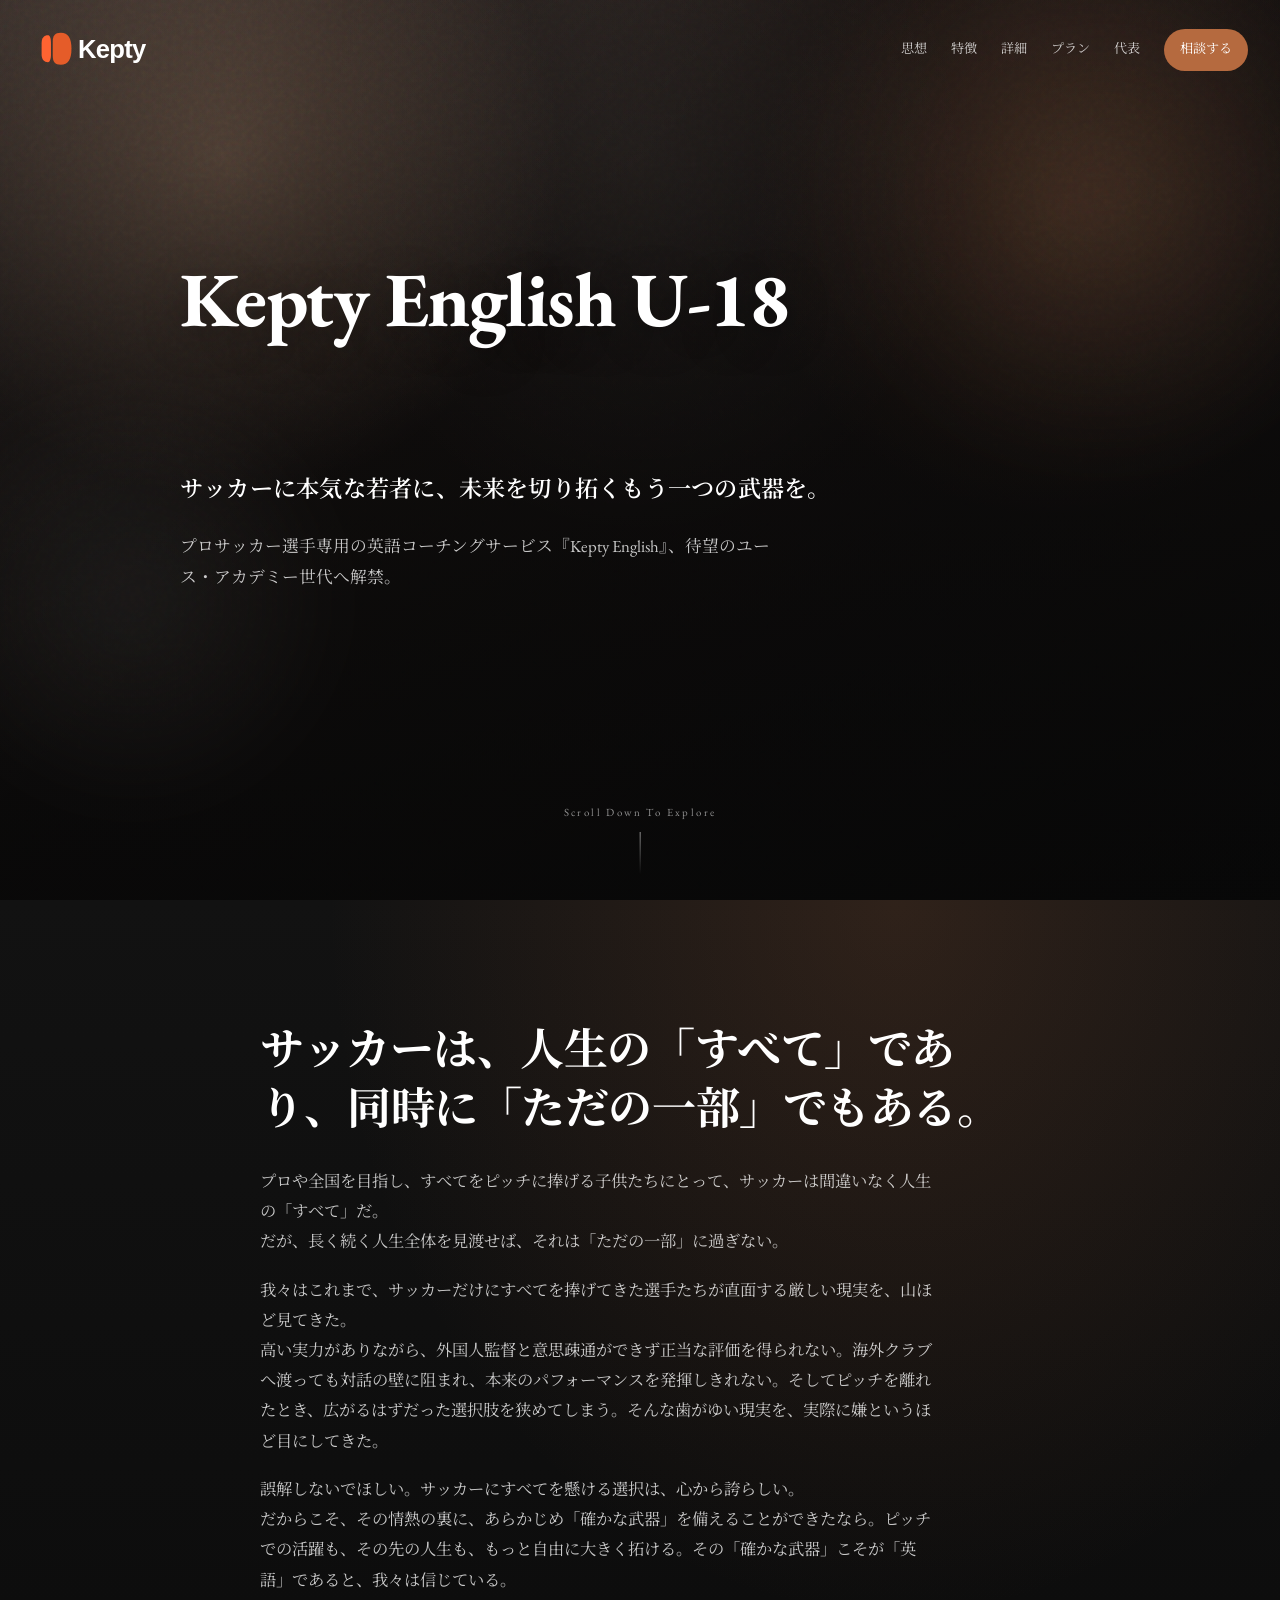
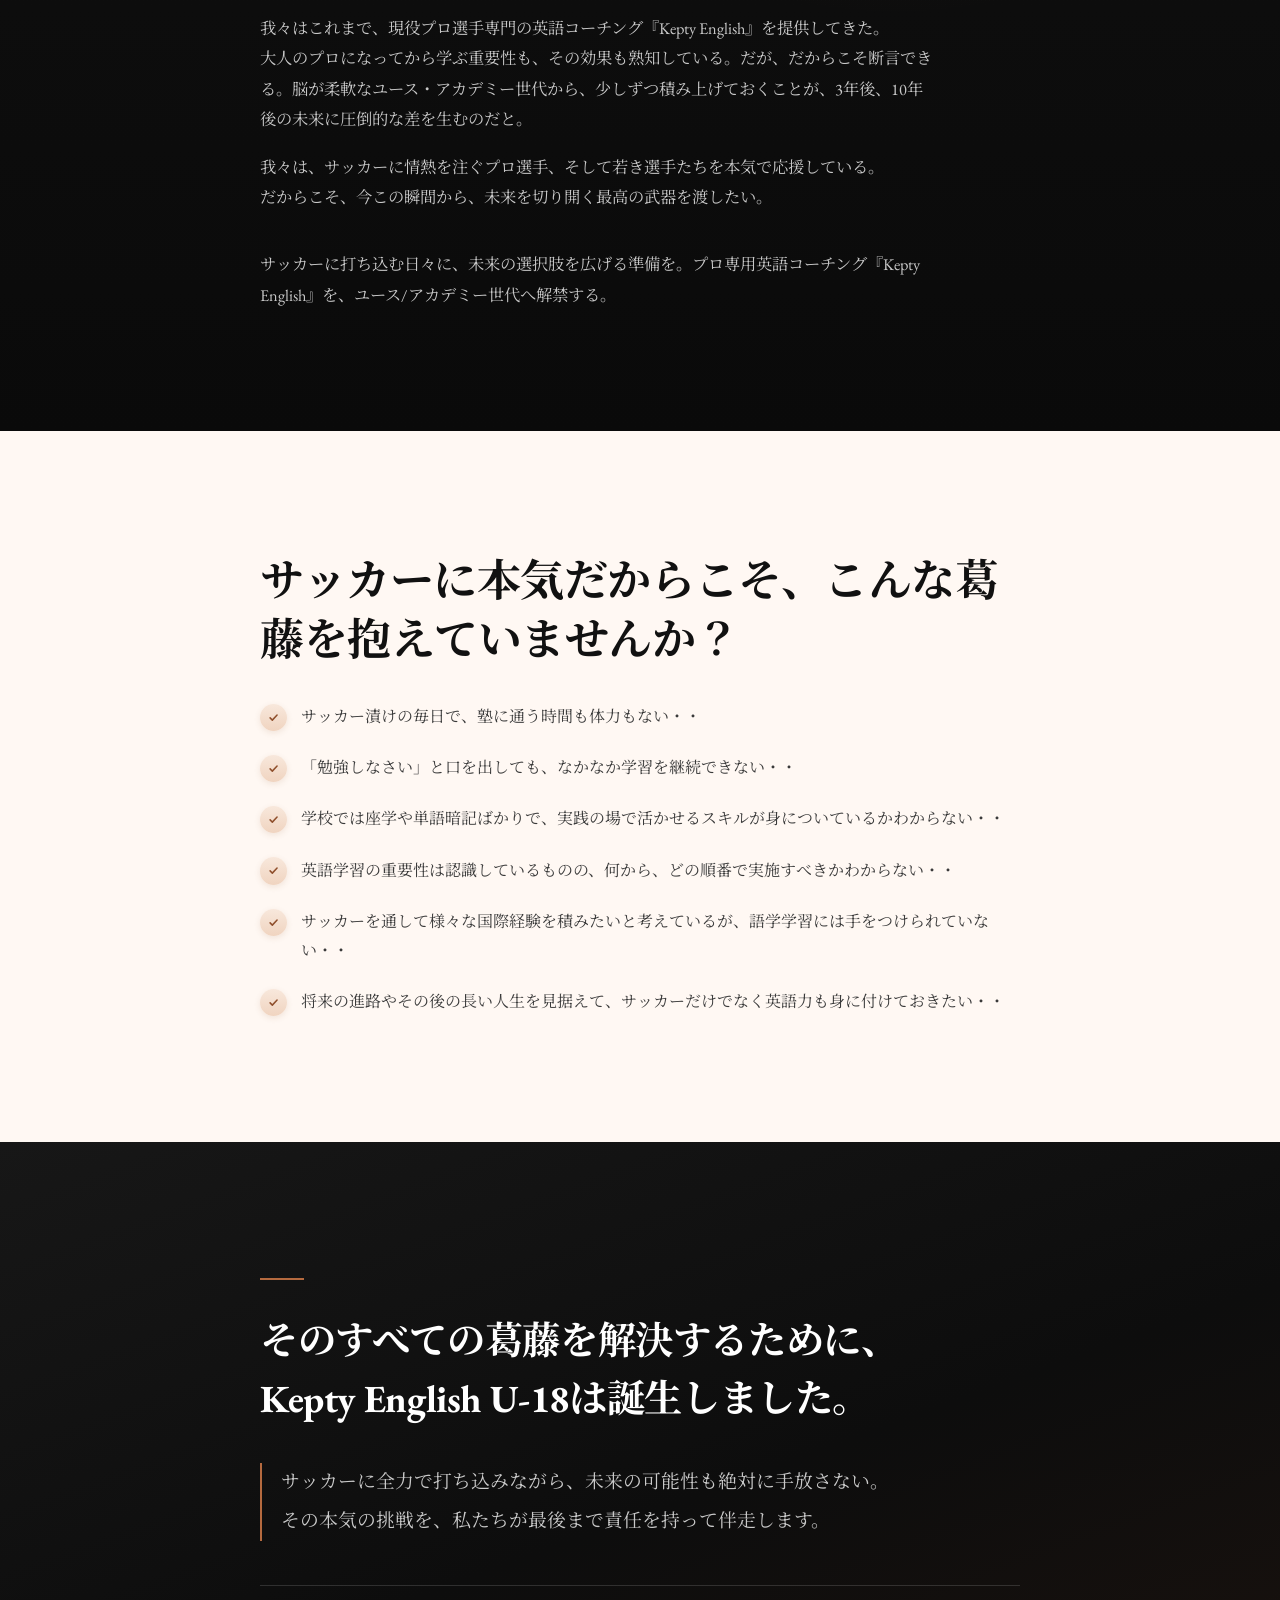
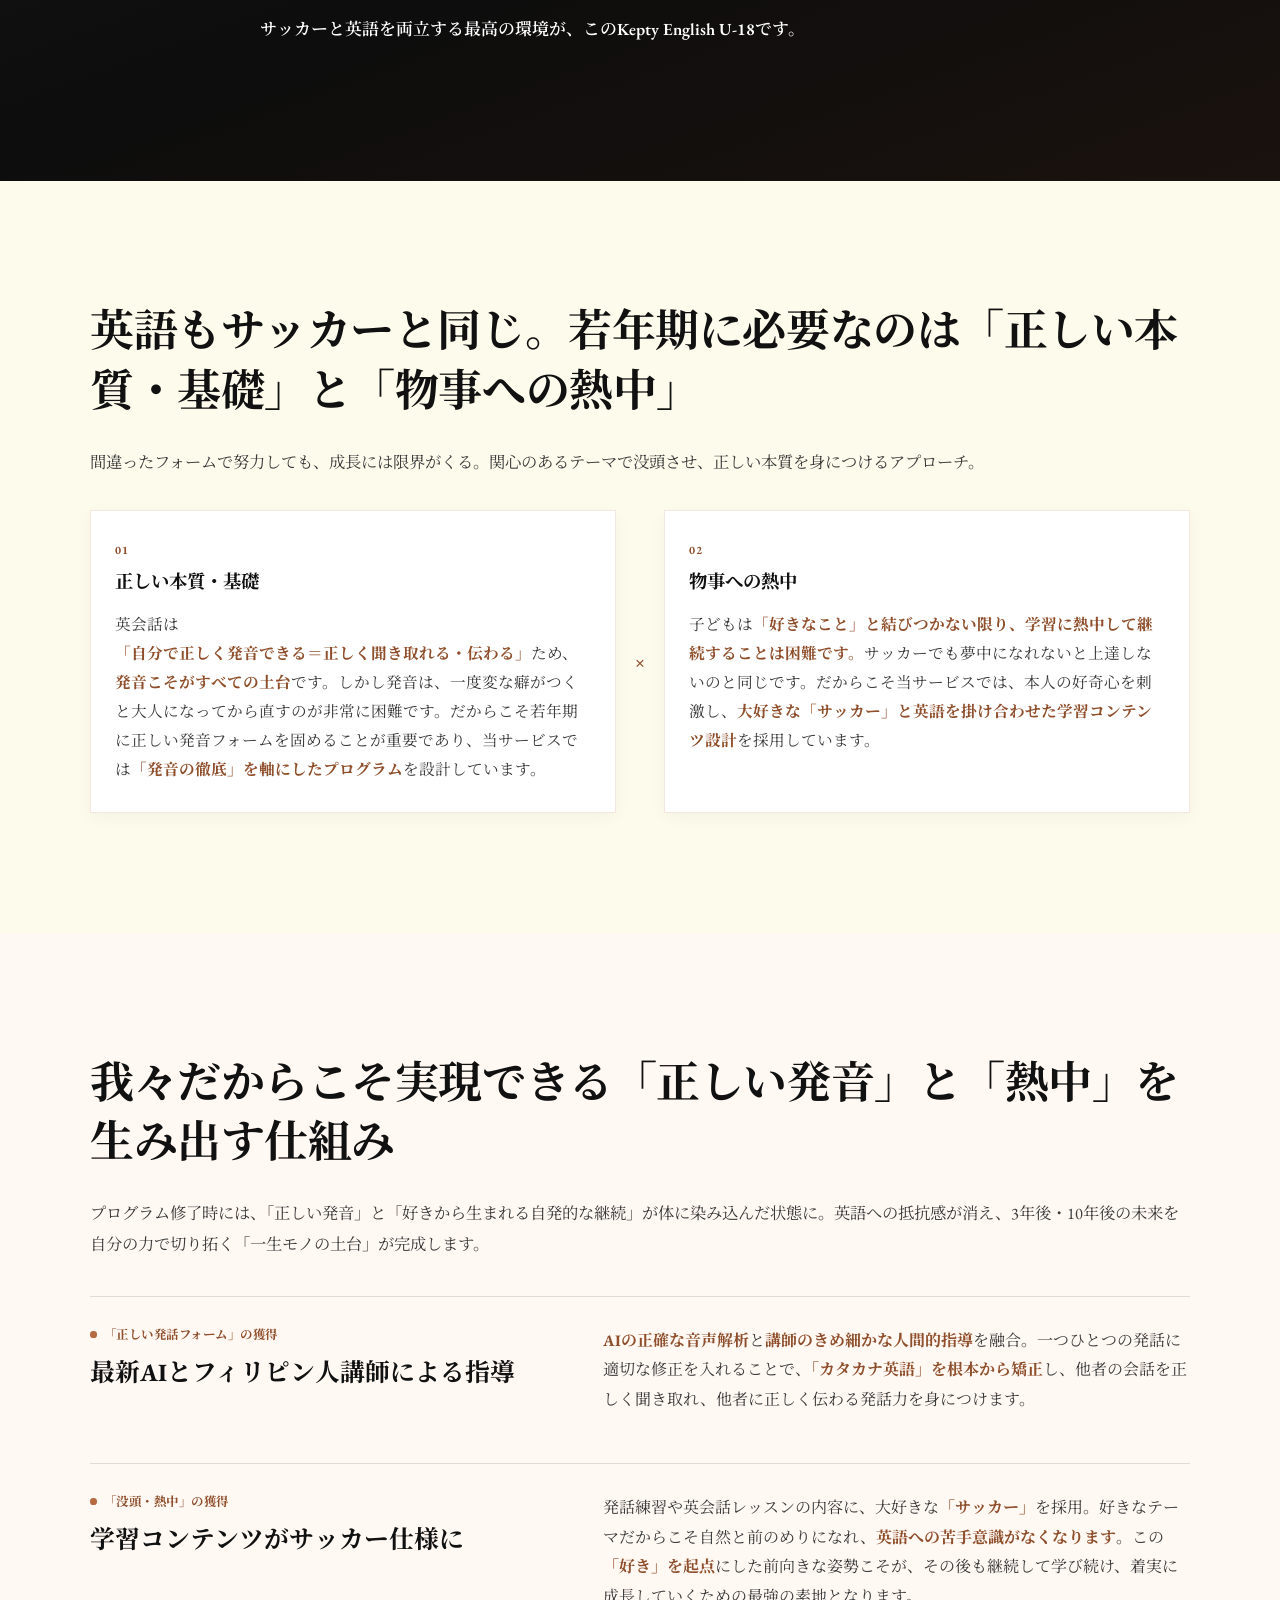
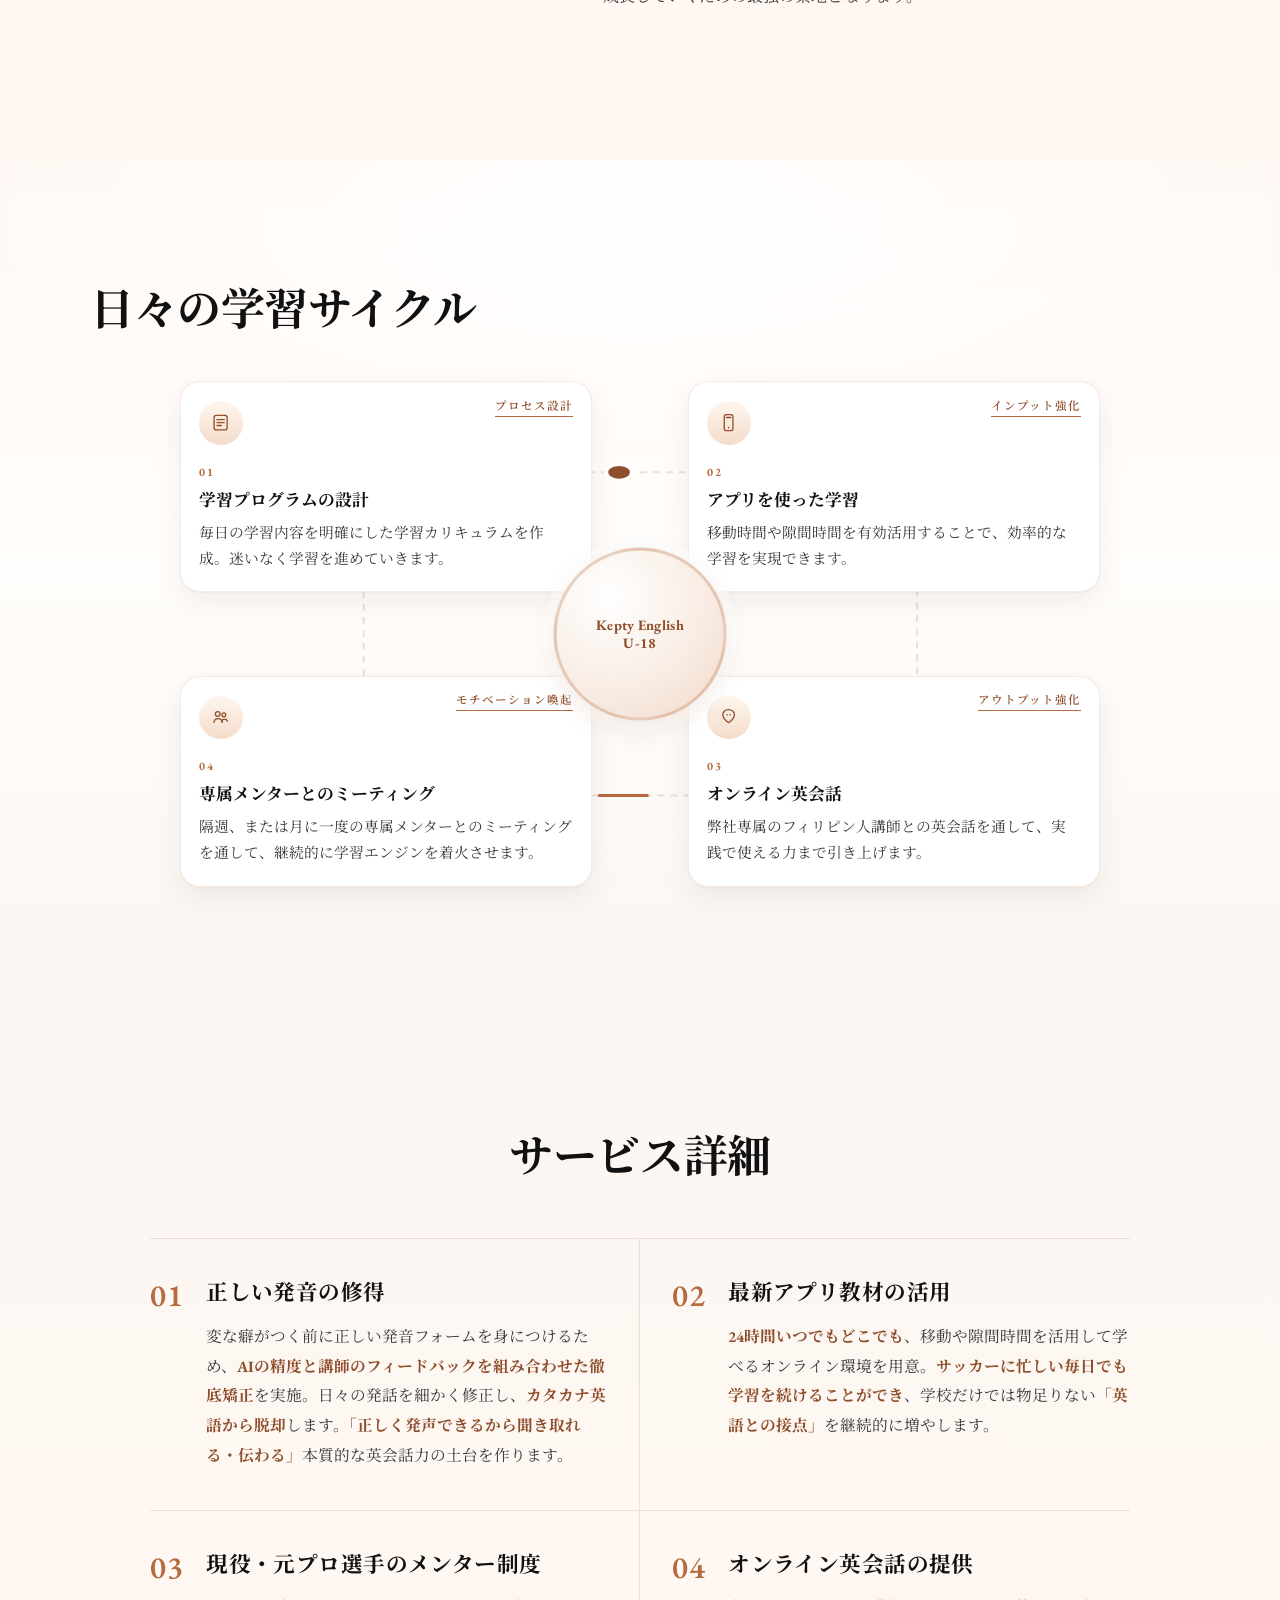
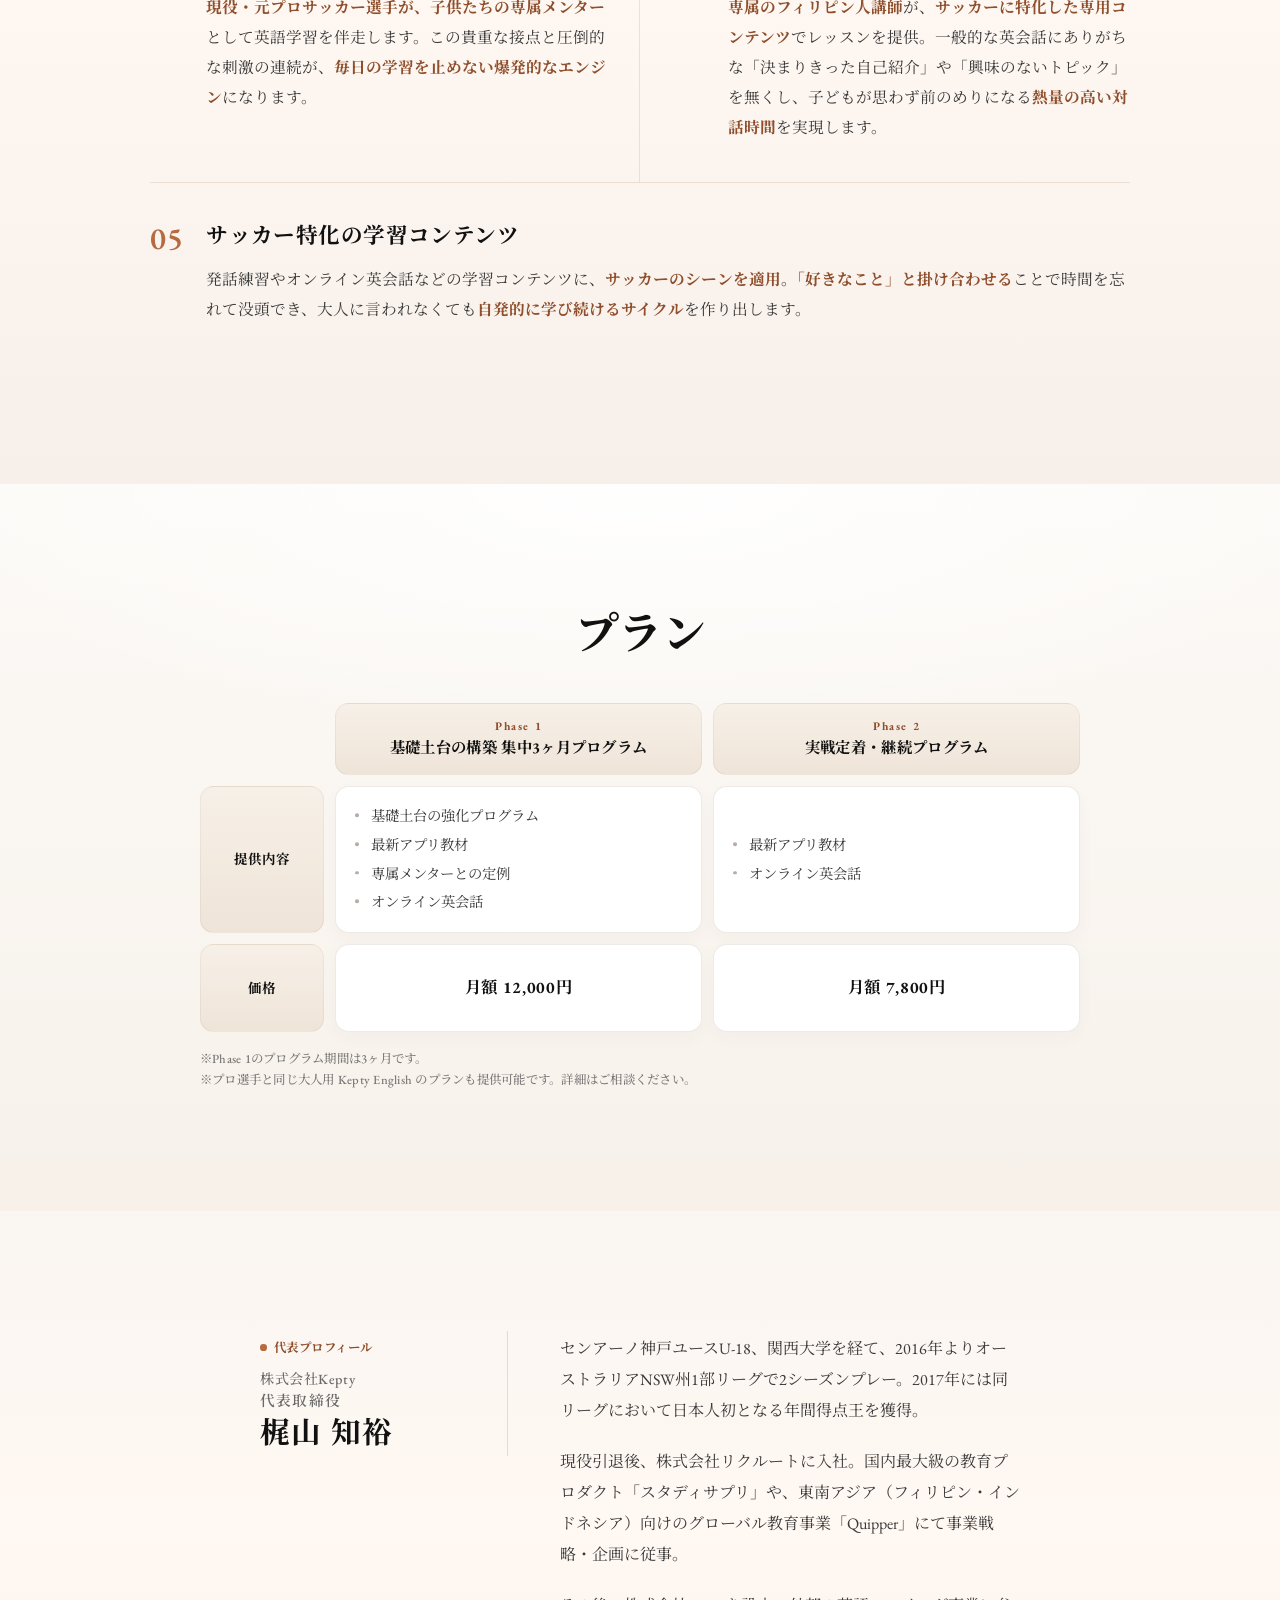
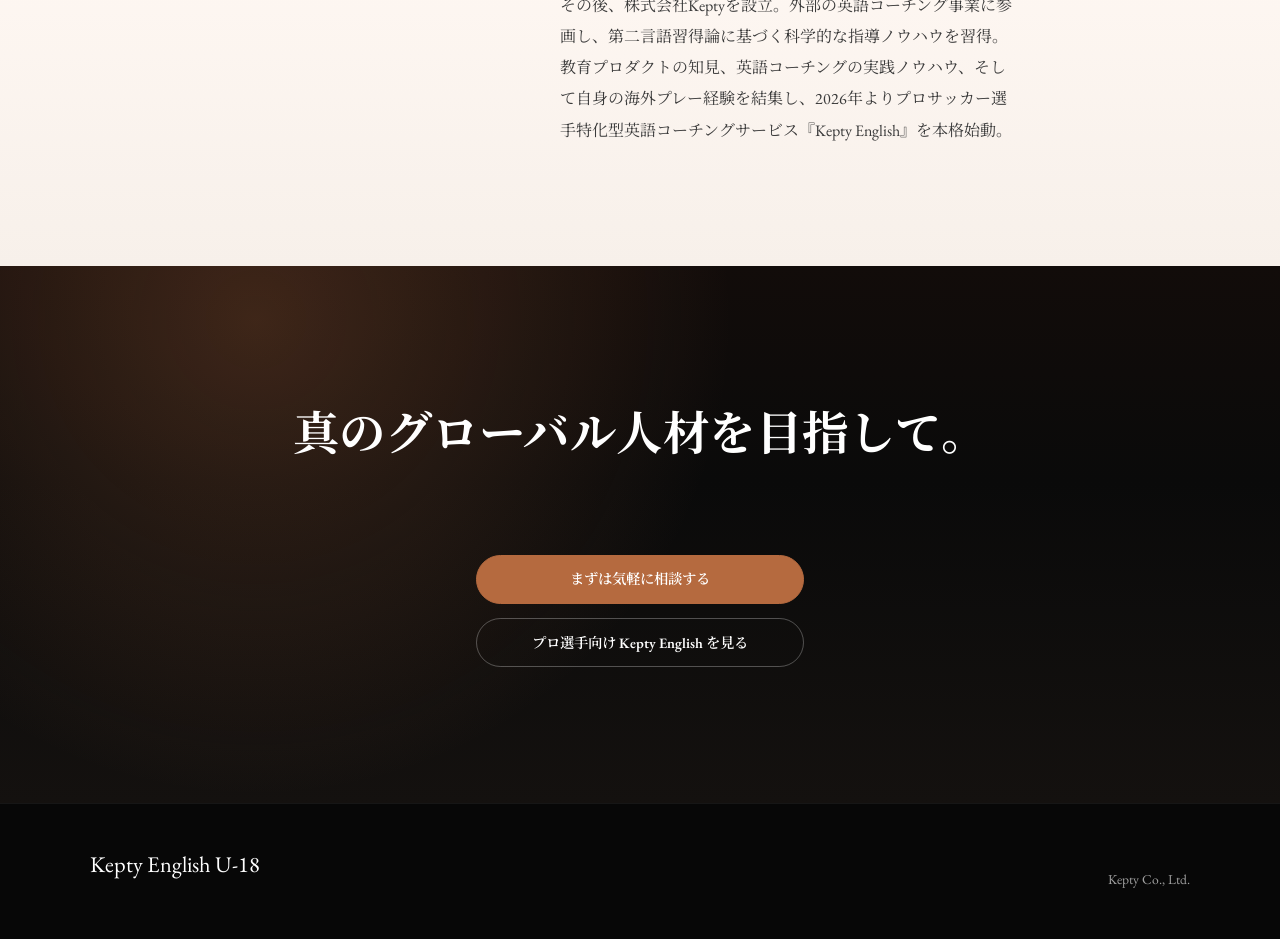
==== index.html @ 063242c9 "Update index.html" ====
<!doctype html>
<html lang="ja">
  <head>
    <meta charset="UTF-8" />
    <meta name="viewport" content="width=device-width, initial-scale=1.0, viewport-fit=cover" />
    <title>Kepty English U-18 | 小~高校生向け英語コーチングサービス</title>
    <meta name="description" content="プロサッカー選手専用の英語コーチングサービス『Kepty English』、待望のユース・アカデミー世代へ解禁。" />
    <link rel="canonical" href="https://www.keptyenglishyouth.com/" />

    <!-- Open Graph / note・SNSリンクプレビュー用 -->
    <meta property="og:type" content="website" />
    <meta property="og:site_name" content="Kepty English U-18" />
    <meta property="og:locale" content="ja_JP" />
    <meta property="og:url" content="https://www.keptyenglishyouth.com/" />
    <meta property="og:title" content="Kepty English U-18" />
    <meta property="og:description" content="サッカーを愛するすべての才能へ。世界で戦う『心』と『技術』を、プロサッカー選手と同じメソッドで。" />
    <meta property="og:image" content="https://www.keptyenglishyouth.com/og-cover.jpg" />
    <meta property="og:image:secure_url" content="https://www.keptyenglishyouth.com/og-cover.jpg" />
    <meta property="og:image:type" content="image/jpeg" />
    <meta property="og:image:width" content="1200" />
    <meta property="og:image:height" content="1200" />
    <meta property="og:image:alt" content="Kepty English U-18" />

    <meta name="twitter:card" content="summary_large_image" />
    <meta name="twitter:title" content="Kepty English U-18" />
    <meta name="twitter:description" content="サッカーを愛するすべての才能へ。世界で戦う『心』と『技術』を、プロサッカー選手と同じメソッドで。" />
    <meta name="twitter:image" content="https://www.keptyenglishyouth.com/og-cover.jpg" />

    <link rel="preconnect" href="https://fonts.googleapis.com" />
    <link rel="preconnect" href="https://fonts.gstatic.com" crossorigin />
    <link
      href="https://fonts.googleapis.com/css2?family=EB+Garamond:ital,wght@0,400..800;1,400..800&family=Noto+Serif+JP:wght@400;500;600;700&display=swap"
      rel="stylesheet"
    />
    <link rel="stylesheet" href="./styles.css" />
  </head>
  <body>
    <header class="site-header" id="site-header">
      <a class="logo" href="#top" aria-label="Kepty English U-18">
        <img src="./assets/kepty-logo.svg" alt="Kepty" width="160" height="40" />
      </a>
      <nav class="header-nav" aria-label="主要ナビ">
        <a href="#future">思想</a>
        <a href="#solution">特徴</a>
        <a href="#overview">詳細</a>
        <!-- 比較ナビ：再表示時は hidden を外す -->
        <a href="#compare" hidden>比較</a>
        <a href="#plans">プラン</a>
        <a href="#founder">代表</a>
        <button type="button" class="header-cta contact-open">相談する</button>
      </nav>
    </header>

    <main id="top">
      <!-- 1. ファーストビュー -->
      <section class="hero" aria-label="ファーストビュー">
        <div class="hero-media" aria-hidden="true">
          <div class="hero-photo"></div>
          <div class="hero-veil"></div>
          <div class="hero-glow hero-glow-a"></div>
          <div class="hero-glow hero-glow-b"></div>
          <div class="hero-grain"></div>
        </div>

        <div class="hero-inner">
          <p class="brand-mark reveal" data-reveal>Kepty English U-18</p>
          <h1 class="hero-catch reveal" data-reveal>
            サッカーに本気な若者に、未来を切り拓くもう一つの武器を。
          </h1>
          <p class="hero-sub reveal" data-reveal>
            プロサッカー選手専用の英語コーチングサービス『Kepty English』、待望のユース・アカデミー世代へ解禁。
          </p>
        </div>

        <a class="scroll-hint" href="#question" aria-label="下へスクロール">
          <span>Scroll Down To Explore</span>
          <span class="scroll-line" aria-hidden="true"></span>
        </a>
      </section>

      <!-- 2. 既存教育への問い -->
      <section class="section section-dark" id="question">
        <div class="container narrow">
          <h2 class="section-title light reveal" data-reveal>
            サッカーは、人生の「すべて」であり、同時に「ただの一部」でもある。
          </h2>
          <div class="prose light reveal" data-reveal>
            <p>
              プロや全国を目指し、すべてをピッチに捧げる子供たちにとって、サッカーは間違いなく人生の「すべて」だ。<br />
              だが、長く続く人生全体を見渡せば、それは「ただの一部」に過ぎない。
            </p>
            <p>
              我々はこれまで、サッカーだけにすべてを捧げてきた選手たちが直面する厳しい現実を、山ほど見てきた。<br />
              高い実力がありながら、外国人監督と意思疎通ができず正当な評価を得られない。海外クラブへ渡っても対話の壁に阻まれ、本来のパフォーマンスを発揮しきれない。そしてピッチを離れたとき、広がるはずだった選択肢を狭めてしまう。そんな歯がゆい現実を、実際に嫌というほど目にしてきた。
            </p>
            <p>
              誤解しないでほしい。サッカーにすべてを懸ける選択は、心から誇らしい。<br />
              だからこそ、その情熱の裏に、あらかじめ「確かな武器」を備えることができたなら。ピッチでの活躍も、その先の人生も、もっと自由に大きく拓ける。その「確かな武器」こそが「英語」であると、我々は信じている。
            </p>
            <p>
              我々はこれまで、現役プロ選手専門の英語コーチング『Kepty English』を提供してきた。<br />
              大人のプロになってから学ぶ重要性も、その効果も熟知している。だが、だからこそ断言できる。脳が柔軟なユース・アカデミー世代から、少しずつ積み上げておくことが、3年後、10年後の未来に圧倒的な差を生むのだと。
            </p>
            <p>
              我々は、サッカーに情熱を注ぐプロ選手、そして若き選手たちを本気で応援している。<br />
              だからこそ、今この瞬間から、未来を切り開く最高の武器を渡したい。
            </p>
            <p class="prose-close">
              サッカーに打ち込む日々に、未来の選択肢を広げる準備を。プロ専用英語コーチング『Kepty English』を、ユース/アカデミー世代へ解禁する。
            </p>
          </div>
        </div>
      </section>

      <!-- 3. お悩み -->
      <section class="section section-warm" id="worries">
        <div class="container narrow">
          <h2 class="section-title reveal" data-reveal>
            サッカーに本気だからこそ、こんな葛藤を抱えていませんか？
          </h2>
          <ul class="worry-list">
            <li class="worry-item reveal" data-reveal>
              <span class="worry-check" aria-hidden="true">
                <svg viewBox="0 0 24 24" fill="none">
                  <path d="M6.5 12.5 10 16l7.5-8" stroke="currentColor" stroke-width="2.4" stroke-linecap="round" stroke-linejoin="round" />
                </svg>
              </span>
              <span>サッカー漬けの毎日で、塾に通う時間も体力もない・・</span>
            </li>
            <li class="worry-item reveal" data-reveal>
              <span class="worry-check" aria-hidden="true">
                <svg viewBox="0 0 24 24" fill="none">
                  <path d="M6.5 12.5 10 16l7.5-8" stroke="currentColor" stroke-width="2.4" stroke-linecap="round" stroke-linejoin="round" />
                </svg>
              </span>
              <span>「勉強しなさい」と口を出しても、なかなか学習を継続できない・・</span>
            </li>
            <li class="worry-item reveal" data-reveal>
              <span class="worry-check" aria-hidden="true">
                <svg viewBox="0 0 24 24" fill="none">
                  <path d="M6.5 12.5 10 16l7.5-8" stroke="currentColor" stroke-width="2.4" stroke-linecap="round" stroke-linejoin="round" />
                </svg>
              </span>
              <span>学校では座学や単語暗記ばかりで、実践の場で活かせるスキルが身についているかわからない・・</span>
            </li>
            <li class="worry-item reveal" data-reveal>
              <span class="worry-check" aria-hidden="true">
                <svg viewBox="0 0 24 24" fill="none">
                  <path d="M6.5 12.5 10 16l7.5-8" stroke="currentColor" stroke-width="2.4" stroke-linecap="round" stroke-linejoin="round" />
                </svg>
              </span>
              <span>英語学習の重要性は認識しているものの、何から、どの順番で実施すべきかわからない・・</span>
            </li>
            <li class="worry-item reveal" data-reveal>
              <span class="worry-check" aria-hidden="true">
                <svg viewBox="0 0 24 24" fill="none">
                  <path d="M6.5 12.5 10 16l7.5-8" stroke="currentColor" stroke-width="2.4" stroke-linecap="round" stroke-linejoin="round" />
                </svg>
              </span>
              <span>サッカーを通して様々な国際経験を積みたいと考えているが、語学学習には手をつけられていない・・</span>
            </li>
            <li class="worry-item reveal" data-reveal>
              <span class="worry-check" aria-hidden="true">
                <svg viewBox="0 0 24 24" fill="none">
                  <path d="M6.5 12.5 10 16l7.5-8" stroke="currentColor" stroke-width="2.4" stroke-linecap="round" stroke-linejoin="round" />
                </svg>
              </span>
              <span>将来の進路やその後の長い人生を見据えて、サッカーだけでなく英語力も身に付けておきたい・・</span>
            </li>
          </ul>
        </div>
      </section>

      <!-- 4. 私たちが目指す未来 -->
      <section class="section section-ink manifesto" id="future">
        <div class="container narrow">
          <span class="manifesto-rule reveal" data-reveal aria-hidden="true"></span>
          <h2 class="manifesto-title reveal" data-reveal>
            そのすべての葛藤を解決するために、<br />Kepty English U-18は誕生しました。
          </h2>
          <p class="manifesto-lead reveal" data-reveal>
            サッカーに全力で打ち込みながら、未来の可能性も絶対に手放さない。<br />
            その本気の挑戦を、私たちが最後まで責任を持って伴走します。
          </p>
          <p class="manifesto-close reveal" data-reveal>
            サッカーと英語を両立する最高の環境が、このKepty English U-18です。
          </p>
        </div>
      </section>

      <!-- 5. 英会話力習得のメカニズム -->
      <section class="section section-cream" id="mechanism">
        <div class="container">
          <h2 class="section-title reveal" data-reveal>
            英語もサッカーと同じ。若年期に必要なのは「正しい本質・基礎」と「物事への熱中」
          </h2>
          <div class="prose reveal" data-reveal>
            <p class="prose-inline">
              間違ったフォームで努力しても、成長には限界がくる。関心のあるテーマで没頭させ、正しい本質を身につけるアプローチ。
            </p>
          </div>

          <div class="split-compare">
            <article class="split-panel reveal" data-reveal>
              <div class="split-panel-head">
                <span class="split-panel-no">01</span>
                <h3>正しい本質・基礎</h3>
              </div>
              <p>
                英会話は<span class="em">「自分で正しく発音できる＝正しく聞き取れる・伝わる」</span>ため、<span class="em">発音こそがすべての土台</span>です。しかし発音は、一度変な癖がつくと大人になってから直すのが非常に困難です。だからこそ若年期に正しい発音フォームを固めることが重要であり、当サービスでは<span class="em">「発音の徹底」を軸にしたプログラム</span>を設計しています。
              </p>
            </article>
            <span class="split-compare-join" aria-hidden="true">×</span>
            <article class="split-panel reveal" data-reveal>
              <div class="split-panel-head">
                <span class="split-panel-no">02</span>
                <h3>物事への熱中</h3>
              </div>
              <p>
                子どもは<span class="em">「好きなこと」と結びつかない限り、学習に熱中して継続することは困難です。</span>サッカーでも夢中になれないと上達しないのと同じです。だからこそ当サービスでは、本人の好奇心を刺激し、<span class="em">大好きな「サッカー」と英語を掛け合わせた学習コンテンツ設計</span>を採用しています。
              </p>
            </article>
          </div>
        </div>
      </section>

      <!-- 5. 解決策 -->
      <section class="section section-warm" id="solution">
        <div class="container">
          <h2 class="section-title reveal" data-reveal>
            我々だからこそ実現できる「正しい発音」と「熱中」を生み出す仕組み
          </h2>
          <div class="prose reveal" data-reveal>
            <p class="prose-inline">
              プログラム修了時には、「正しい発音」と「好きから生まれる自発的な継続」が体に染み込んだ状態に。英語への抵抗感が消え、3年後・10年後の未来を自分の力で切り拓く「一生モノの土台」が完成します。
            </p>
          </div>

          <div class="solution-stack">
            <article class="solution-block reveal" data-reveal>
              <div class="solution-meta">
                <span class="solution-tag">「正しい発話フォーム」の獲得</span>
                <h3>最新AIとフィリピン人講師による指導</h3>
              </div>
              <p>
                <span class="em">AIの正確な音声解析</span>と<span class="em">講師のきめ細かな人間的指導</span>を融合。一つひとつの発話に適切な修正を入れることで、<span class="em">「カタカナ英語」を根本から矯正</span>し、他者の会話を正しく聞き取れ、他者に正しく伝わる発話力を身につけます。
              </p>
            </article>
            <article class="solution-block reveal" data-reveal>
              <div class="solution-meta">
                <span class="solution-tag">「没頭・熱中」の獲得</span>
                <h3>学習コンテンツがサッカー仕様に</h3>
              </div>
              <p>
                発話練習や英会話レッスンの内容に、大好きな<span class="em">「サッカー」</span>を採用。好きなテーマだからこそ自然と前のめりになれ、<span class="em">英語への苦手意識がなくなります</span>。この<span class="em">「好き」を起点</span>にした前向きな姿勢こそが、その後も継続して学び続け、着実に成長していくための最強の素地となります。
              </p>
            </article>
          </div>
        </div>
      </section>

      <!-- 7. 日々の学習サイクル -->
      <section class="section section-cycle" id="coaching">
        <div class="container">
          <h2 class="section-title reveal" data-reveal>
            日々の学習サイクル
          </h2>

          <div class="cycle-diagram reveal" data-reveal aria-label="日々の学習サイクル">
            <svg class="cycle-loop" viewBox="0 0 100 100" preserveAspectRatio="none" aria-hidden="true">
              <rect class="cycle-loop-track" x="3" y="3" width="94" height="94" rx="16" />
              <rect class="cycle-loop-flow" x="3" y="3" width="94" height="94" rx="16" />
              <circle class="cycle-loop-dot" r="2.2" fill="#8f4f2c" stroke="#fff" stroke-width="0.7">
                <animateMotion
                  dur="5.5s"
                  repeatCount="indefinite"
                  path="M 19,3 H 81 A 16,16 0 0 1 97,19 V 81 A 16,16 0 0 1 81,97 H 19 A 16,16 0 0 1 3,81 V 19 A 16,16 0 0 1 19,3"
                />
              </circle>
            </svg>

            <div class="cycle-spine" aria-hidden="true">
              <span class="cycle-spine-track"></span>
              <span class="cycle-spine-dot"></span>
            </div>

            <div class="cycle-hub">
              <span>Kepty English<br />U-18</span>
            </div>

            <div class="cycle-board">
            <article class="cycle-card cycle-card-tl">
              <span class="cycle-corner">プロセス設計</span>
              <span class="cycle-icon" aria-hidden="true">
                <svg viewBox="0 0 32 32" fill="none">
                  <rect x="7" y="6" width="18" height="20" rx="3" stroke="currentColor" stroke-width="1.8" />
                  <path d="M11 12h10M11 16h10M11 20h6" stroke="currentColor" stroke-width="1.8" stroke-linecap="round" />
                </svg>
              </span>
              <span class="cycle-step">01</span>
              <h3>学習プログラムの設計</h3>
              <p>毎日の学習内容を明確にした学習カリキュラムを作成。迷いなく学習を進めていきます。</p>
            </article>
            <article class="cycle-card cycle-card-tr">
              <span class="cycle-corner">インプット強化</span>
              <span class="cycle-icon" aria-hidden="true">
                <svg viewBox="0 0 32 32" fill="none">
                  <rect x="10" y="5" width="12" height="22" rx="3" stroke="currentColor" stroke-width="1.8" />
                  <circle cx="16" cy="23" r="1.1" fill="currentColor" />
                  <path d="M13 9h6" stroke="currentColor" stroke-width="1.8" stroke-linecap="round" />
                </svg>
              </span>
              <span class="cycle-step">02</span>
              <h3>アプリを使った学習</h3>
              <p>移動時間や隙間時間を有効活用することで、効率的な学習を実現できます。</p>
            </article>
            <article class="cycle-card cycle-card-br">
              <span class="cycle-corner">アウトプット強化</span>
              <span class="cycle-icon" aria-hidden="true">
                <svg viewBox="0 0 32 32" fill="none">
                  <path d="M8 12c0-4 3.6-7 8-7s8 3 8 7c0 5.5-8 11-8 11S8 17.5 8 12Z" stroke="currentColor" stroke-width="1.8" stroke-linejoin="round" />
                  <circle cx="14" cy="12" r="1.1" fill="currentColor" />
                  <circle cx="18" cy="12" r="1.1" fill="currentColor" />
                </svg>
              </span>
              <span class="cycle-step">03</span>
              <h3>オンライン英会話</h3>
              <p>弊社専属のフィリピン人講師との英会話を通して、実践で使える力まで引き上げます。</p>
            </article>
            <article class="cycle-card cycle-card-bl">
              <span class="cycle-corner">モチベーション喚起</span>
              <span class="cycle-icon" aria-hidden="true">
                <svg viewBox="0 0 32 32" fill="none">
                  <circle cx="12" cy="11" r="3.2" stroke="currentColor" stroke-width="1.8" />
                  <circle cx="20.5" cy="12.2" r="2.6" stroke="currentColor" stroke-width="1.8" />
                  <path d="M6.8 22.5c.6-3.2 3.2-5 5.8-5s5.2 1.8 5.8 5" stroke="currentColor" stroke-width="1.8" stroke-linecap="round" />
                  <path d="M17.2 21.6c.7-2.2 2.5-3.5 4.4-3.5 1.7 0 3.3 1 4 2.8" stroke="currentColor" stroke-width="1.8" stroke-linecap="round" />
                </svg>
              </span>
              <span class="cycle-step">04</span>
              <h3>専属メンターとのミーティング</h3>
              <p>隔週、または月に一度の専属メンターとのミーティングを通して、継続的に学習エンジンを着火させます。</p>
            </article>
            </div>
          </div>
        </div>
      </section>

      <!-- 7. サービス詳細 -->
      <section class="section section-overview" id="overview">
        <div class="container">
          <div class="overview-heading reveal" data-reveal>
            <h2 class="section-title overview-title">サービス詳細</h2>
          </div>

          <div class="overview-grid">
            <article class="overview-item reveal" data-reveal>
              <span class="overview-num" aria-hidden="true">01</span>
              <div class="overview-body">
                <h3>正しい発音の修得</h3>
                <p>
                  変な癖がつく前に正しい発音フォームを身につけるため、<span class="em">AIの精度と講師のフィードバックを組み合わせた徹底矯正</span>を実施。日々の発話を細かく修正し、<span class="em">カタカナ英語から脱却</span>します。<span class="em">「正しく発声できるから聞き取れる・伝わる」</span>本質的な英会話力の土台を作ります。
                </p>
              </div>
            </article>

            <article class="overview-item reveal" data-reveal>
              <span class="overview-num" aria-hidden="true">02</span>
              <div class="overview-body">
                <h3>最新アプリ教材の活用</h3>
                <p>
                  <span class="em">24時間いつでもどこでも</span>、移動や隙間時間を活用して学べるオンライン環境を用意。<span class="em">サッカーに忙しい毎日でも学習を続けることができ</span>、学校だけでは物足りない<span class="em">「英語との接点」</span>を継続的に増やします。
                </p>
              </div>
            </article>

            <article class="overview-item reveal" data-reveal>
              <span class="overview-num" aria-hidden="true">03</span>
              <div class="overview-body">
                <h3>現役・元プロ選手のメンター制度</h3>
                <p>
                  <span class="em">現役・元プロサッカー選手が、子供たちの専属メンター</span>として英語学習を伴走します。この貴重な接点と圧倒的な刺激の連続が、<span class="em">毎日の学習を止めない爆発的なエンジン</span>になります。
                </p>
              </div>
            </article>

            <article class="overview-item reveal" data-reveal>
              <span class="overview-num" aria-hidden="true">04</span>
              <div class="overview-body">
                <h3>オンライン英会話の提供</h3>
                <p>
                  <span class="em">専属のフィリピン人講師</span>が、<span class="em">サッカーに特化した専用コンテンツ</span>でレッスンを提供。一般的な英会話にありがちな「決まりきった自己紹介」や「興味のないトピック」を無くし、子どもが思わず前のめりになる<span class="em">熱量の高い対話時間</span>を実現します。
                </p>
              </div>
            </article>

            <article class="overview-item reveal" data-reveal>
              <span class="overview-num" aria-hidden="true">05</span>
              <div class="overview-body">
                <h3>サッカー特化の学習コンテンツ</h3>
                <p>
                  発話練習やオンライン英会話などの学習コンテンツに、<span class="em">サッカーのシーンを適用</span>。<span class="em">「好きなこと」と掛け合わせる</span>ことで時間を忘れて没頭でき、大人に言われなくても<span class="em">自発的に学び続けるサイクル</span>を作り出します。
                </p>
              </div>
            </article>
          </div>
        </div>
      </section>

      <!-- 8. 教育投資の比較（一時非表示。再表示時は hidden を外す） -->
      <section class="section section-warm" id="compare" hidden>
        <div class="container compare-container">
          <div class="compare-heading reveal" data-reveal>
            <h2 class="section-title compare-title">
              他サービスとの比較
            </h2>
          </div>

          <div
            class="compare-tabs reveal"
            data-reveal
            role="tablist"
            aria-label="比較する年代・サービス"
          >
            <button
              type="button"
              class="compare-tab is-active"
              role="tab"
              id="compare-tab-elem"
              aria-selected="true"
              aria-controls="compare-panel-elem"
              data-compare-tab="elem"
            >
              小学5〜6年生
            </button>
            <button
              type="button"
              class="compare-tab"
              role="tab"
              id="compare-tab-junior"
              aria-selected="false"
              aria-controls="compare-panel-junior"
              data-compare-tab="junior"
              tabindex="-1"
            >
              中学生〜高校生
            </button>
            <button
              type="button"
              class="compare-tab"
              role="tab"
              id="compare-tab-school"
              aria-selected="false"
              aria-controls="compare-panel-school"
              data-compare-tab="school"
              tabindex="-1"
            >
              英会話スクール
            </button>
          </div>

          <!-- 1. 小学生 -->
          <article
            class="compare-block is-active"
            id="compare-panel-elem"
            role="tabpanel"
            aria-labelledby="compare-tab-elem"
            data-compare-panel="elem"
          >
            <h3 class="compare-block-title">学習塾との比較</h3>
            <p class="compare-scroll-hint" aria-hidden="true"><span class="compare-scroll-dot"></span>scroll→</p>
            <div class="compare-scroll">
              <table class="matrix-table">
                <thead>
                  <tr>
                    <th colspan="2">項目</th>
                    <th>集団塾</th>
                    <th>個別塾</th>
                    <th class="ours-head">Kepty English</th>
                  </tr>
                </thead>
                <tbody>
                  <tr>
                    <th class="cat" rowspan="7">学習</th>
                    <th class="sub">目的</th>
                    <td data-label="集団塾">
                      <ul class="cell-list">
                        <li>基礎英語力の向上</li>
                        <li>試験/受験の対策</li>
                      </ul>
                    </td>
                    <td data-label="個別塾">
                      <ul class="cell-list">
                        <li>基礎英語力の向上</li>
                        <li>試験/受験の対策</li>
                      </ul>
                    </td>
                    <td data-label="Kepty English">
                      <span class="cell-lead">グローバルで活躍する人材の育成</span>
                      <ul class="cell-list">
                        <li>実践的な英会話力の強化</li>
                        <li>基礎英語力の向上</li>
                        <li>試験/受験の対策</li>
                      </ul>
                    </td>
                  </tr>
                  <tr>
                    <th class="sub">形態</th>
                    <td class="cell-center" data-label="集団塾">一律</td>
                    <td class="cell-center" data-label="個別塾">個別</td>
                    <td class="cell-center" data-label="Kepty English">個別</td>
                  </tr>
                  <tr>
                    <th class="sub">方向性</th>
                    <td class="cell-center" data-label="集団塾">他律学習</td>
                    <td class="cell-center" data-label="個別塾">他律学習</td>
                    <td class="cell-center" data-label="Kepty English"><span class="hl">自律学習</span></td>
                  </tr>
                  <tr>
                    <th class="sub">特徴</th>
                    <td data-label="集団塾">
                      <ul class="cell-list">
                        <li>仲間と同じペースで学習を進める</li>
                      </ul>
                    </td>
                    <td data-label="個別塾">
                      <ul class="cell-list">
                        <li>個々の得意/苦手に焦点を当てて、自分のペースで学習を進める</li>
                      </ul>
                    </td>
                    <td data-label="Kepty English">
                      <ul class="cell-list">
                        <li><span class="hl">「実践的な英会話力」と「自律心」の両者を同時に育む</span></li>
                      </ul>
                    </td>
                  </tr>
                  <tr>
                    <th class="sub">範囲</th>
                    <td data-label="集団塾">
                      <ul class="cell-list">
                        <li>机上/受験英語が中心<span class="cell-note">（リーディング、ライティング）</span></li>
                      </ul>
                    </td>
                    <td data-label="個別塾">
                      <ul class="cell-list">
                        <li>机上/受験英語が中心<span class="cell-note">（リーディング、ライティング）</span></li>
                      </ul>
                    </td>
                    <td data-label="Kepty English">
                      <ul class="cell-list">
                        <li><span class="hl">机上/受験英語と実践的英会話の両方</span><span class="cell-note">（<span class="hl">リスニング、スピーキング</span>、リーディング、ライティング）</span></li>
                      </ul>
                    </td>
                  </tr>
                  <tr>
                    <th class="sub">頻度</th>
                    <td class="cell-center" data-label="集団塾">週2回（夕方〜夜）</td>
                    <td class="cell-center" data-label="個別塾">週2回（夕方〜夜）</td>
                    <td class="cell-center" data-label="Kepty English"><span class="hl">毎日</span>（24時間いつでも）</td>
                  </tr>
                  <tr>
                    <th class="sub">場所</th>
                    <td class="cell-center" data-label="集団塾">教室中心</td>
                    <td class="cell-center" data-label="個別塾">教室中心</td>
                    <td class="cell-center" data-label="Kepty English">オンライン中心</td>
                  </tr>
                  <tr>
                    <th class="sub" colspan="2">外部連携</th>
                    <td class="cell-center" data-label="集団塾">なし</td>
                    <td class="cell-center" data-label="個別塾">なし</td>
                    <td class="cell-center" data-label="Kepty English">
                      <span class="cell-lead">現役・元プロサッカー選手との接点</span>
                    </td>
                  </tr>
                  <tr>
                    <th class="sub" colspan="2">費用<br /><span class="cat-note">（6ヶ月換算）</span></th>
                    <td class="cell-price" data-label="集団塾">約15万〜25万円</td>
                    <td class="cell-price" data-label="個別塾">約23万〜36万円</td>
                    <td class="cell-price" data-label="Kepty English">59,400円</td>
                  </tr>
                </tbody>
              </table>
            </div>
          </article>

          <!-- 2. 中高生 -->
          <article
            class="compare-block"
            id="compare-panel-junior"
            role="tabpanel"
            aria-labelledby="compare-tab-junior"
            data-compare-panel="junior"
            hidden
          >
            <h3 class="compare-block-title">学習塾との比較</h3>
            <p class="compare-scroll-hint" aria-hidden="true"><span class="compare-scroll-dot"></span>scroll→</p>
            <div class="compare-scroll">
              <table class="matrix-table">
                <thead>
                  <tr>
                    <th colspan="2">項目</th>
                    <th>集団塾</th>
                    <th>個別塾</th>
                    <th class="ours-head">Kepty English</th>
                  </tr>
                </thead>
                <tbody>
                  <tr>
                    <th class="cat" rowspan="7">学習</th>
                    <th class="sub">目的</th>
                    <td data-label="集団塾">
                      <ul class="cell-list">
                        <li>基礎英語力の向上</li>
                        <li>試験/受験の対策</li>
                      </ul>
                    </td>
                    <td data-label="個別塾">
                      <ul class="cell-list">
                        <li>基礎英語力の向上</li>
                        <li>試験/受験の対策</li>
                      </ul>
                    </td>
                    <td data-label="Kepty English">
                      <span class="cell-lead">グローバルで活躍する人材の育成</span>
                      <ul class="cell-list">
                        <li>実践的な英会話力の強化</li>
                        <li>基礎英語力の向上</li>
                        <li>試験/受験の対策</li>
                      </ul>
                    </td>
                  </tr>
                  <tr>
                    <th class="sub">形態</th>
                    <td class="cell-center" data-label="集団塾">一律</td>
                    <td class="cell-center" data-label="個別塾">個別</td>
                    <td class="cell-center" data-label="Kepty English">個別</td>
                  </tr>
                  <tr>
                    <th class="sub">方向性</th>
                    <td class="cell-center" data-label="集団塾">他律学習</td>
                    <td class="cell-center" data-label="個別塾">他律学習</td>
                    <td class="cell-center" data-label="Kepty English"><span class="hl">自律学習</span></td>
                  </tr>
                  <tr>
                    <th class="sub">特徴</th>
                    <td data-label="集団塾">
                      <ul class="cell-list">
                        <li>仲間と同じペースで学習を進める</li>
                      </ul>
                    </td>
                    <td data-label="個別塾">
                      <ul class="cell-list">
                        <li>個々の得意/苦手に焦点を当てて、自分のペースで学習を進める</li>
                      </ul>
                    </td>
                    <td data-label="Kepty English">
                      <ul class="cell-list">
                        <li><span class="hl">「実践的な英会話力」と「自律心」の両者を同時に育む</span></li>
                      </ul>
                    </td>
                  </tr>
                  <tr>
                    <th class="sub">範囲</th>
                    <td data-label="集団塾">
                      <ul class="cell-list">
                        <li>机上/受験英語が中心<span class="cell-note">（リーディング、ライティング）</span></li>
                      </ul>
                    </td>
                    <td data-label="個別塾">
                      <ul class="cell-list">
                        <li>机上/受験英語が中心<span class="cell-note">（リーディング、ライティング）</span></li>
                      </ul>
                    </td>
                    <td data-label="Kepty English">
                      <ul class="cell-list">
                        <li><span class="hl">机上/受験英語と実践的英会話の両方</span><span class="cell-note">（<span class="hl">リスニング、スピーキング</span>、リーディング、ライティング）</span></li>
                      </ul>
                    </td>
                  </tr>
                  <tr>
                    <th class="sub">頻度</th>
                    <td class="cell-center" data-label="集団塾">週2回（夕方〜夜）</td>
                    <td class="cell-center" data-label="個別塾">週2回（夕方〜夜）</td>
                    <td class="cell-center" data-label="Kepty English"><span class="hl">毎日</span>（24時間いつでも）</td>
                  </tr>
                  <tr>
                    <th class="sub">場所</th>
                    <td class="cell-center" data-label="集団塾">教室中心</td>
                    <td class="cell-center" data-label="個別塾">教室中心</td>
                    <td class="cell-center" data-label="Kepty English">オンライン中心</td>
                  </tr>
                  <tr>
                    <th class="sub" colspan="2">外部連携</th>
                    <td class="cell-center" data-label="集団塾">なし</td>
                    <td class="cell-center" data-label="個別塾">なし</td>
                    <td class="cell-center" data-label="Kepty English">
                      <span class="cell-lead">現役・元プロサッカー選手との接点</span>
                    </td>
                  </tr>
                  <tr>
                    <th class="sub" colspan="2">費用<br /><span class="cat-note">（6ヶ月換算）</span></th>
                    <td class="cell-price" data-label="集団塾">約20万〜35万円</td>
                    <td class="cell-price" data-label="個別塾">約30万〜50万円</td>
                    <td class="cell-price" data-label="Kepty English">59,400円</td>
                  </tr>
                </tbody>
              </table>
            </div>
          </article>

          <!-- 3. 英会話スクール -->
          <article
            class="compare-block"
            id="compare-panel-school"
            role="tabpanel"
            aria-labelledby="compare-tab-school"
            data-compare-panel="school"
            hidden
          >
            <h3 class="compare-block-title">英会話スクールとの比較</h3>
            <p class="compare-scroll-hint" aria-hidden="true"><span class="compare-scroll-dot"></span>scroll→</p>
            <div class="compare-scroll">
              <table class="matrix-table">
                <thead>
                  <tr>
                    <th colspan="2">項目</th>
                    <th>グループ</th>
                    <th>マンツーマン</th>
                    <th class="ours-head">Kepty English</th>
                  </tr>
                </thead>
                <tbody>
                  <tr>
                    <th class="cat" rowspan="7">学習</th>
                    <th class="sub">目的</th>
                    <td data-label="グループ">
                      <ul class="cell-list">
                        <li>生きた英語に触れる機会の最大化</li>
                        <li>実践的な英会話力の強化</li>
                      </ul>
                    </td>
                    <td data-label="マンツーマン">
                      <ul class="cell-list">
                        <li>生きた英語に触れる機会の最大化</li>
                        <li>実践的な英会話力の強化</li>
                      </ul>
                    </td>
                    <td data-label="Kepty English">
                      <span class="cell-lead">グローバルで活躍する人材の育成</span>
                      <ul class="cell-list">
                        <li>実践的な英会話力の強化</li>
                        <li>基礎英語力の向上</li>
                        <li>試験/受験の対策</li>
                      </ul>
                    </td>
                  </tr>
                  <tr>
                    <th class="sub">形態</th>
                    <td class="cell-center" data-label="グループ">一律</td>
                    <td class="cell-center" data-label="マンツーマン">個別</td>
                    <td class="cell-center" data-label="Kepty English">個別</td>
                  </tr>
                  <tr>
                    <th class="sub">方向性</th>
                    <td class="cell-center" data-label="グループ">他律学習</td>
                    <td class="cell-center" data-label="マンツーマン">他律学習</td>
                    <td class="cell-center" data-label="Kepty English"><span class="hl">自律学習</span></td>
                  </tr>
                  <tr>
                    <th class="sub">特徴</th>
                    <td data-label="グループ">
                      <ul class="cell-list">
                        <li>仲間と同じペースで学習を進める</li>
                      </ul>
                    </td>
                    <td data-label="マンツーマン">
                      <ul class="cell-list">
                        <li>個々の得意/苦手に焦点を当てて、自分のペースで学習を進める</li>
                      </ul>
                    </td>
                    <td data-label="Kepty English">
                      <ul class="cell-list">
                        <li><span class="hl">「実践的な英会話力」と「自律心」の両者を同時に育む</span></li>
                      </ul>
                    </td>
                  </tr>
                  <tr>
                    <th class="sub">範囲</th>
                    <td data-label="グループ">
                      <ul class="cell-list">
                        <li>実践的英会話が中心<span class="cell-note">（リスニング、スピーキング）</span></li>
                      </ul>
                    </td>
                    <td data-label="マンツーマン">
                      <ul class="cell-list">
                        <li>実践的英会話が中心<span class="cell-note">（リスニング、スピーキング）</span></li>
                      </ul>
                    </td>
                    <td data-label="Kepty English">
                      <ul class="cell-list">
                        <li><span class="hl">机上/受験英語と実践的英会話の両方</span><span class="cell-note">（<span class="hl">リスニング、スピーキング</span>、リーディング、ライティング）</span></li>
                      </ul>
                    </td>
                  </tr>
                  <tr>
                    <th class="sub">頻度</th>
                    <td class="cell-center" data-label="グループ">週2回（夕方〜夜）</td>
                    <td class="cell-center" data-label="マンツーマン">週2回（夕方〜夜）</td>
                    <td class="cell-center" data-label="Kepty English"><span class="hl">毎日</span>（24時間いつでも）</td>
                  </tr>
                  <tr>
                    <th class="sub">場所</th>
                    <td class="cell-center" data-label="グループ">教室中心</td>
                    <td class="cell-center" data-label="マンツーマン">教室中心</td>
                    <td class="cell-center" data-label="Kepty English">オンライン中心</td>
                  </tr>
                  <tr>
                    <th class="sub" colspan="2">外部連携</th>
                    <td class="cell-center" data-label="グループ">−</td>
                    <td class="cell-center" data-label="マンツーマン">なし</td>
                    <td class="cell-center" data-label="Kepty English">
                      <span class="cell-lead">現役・元プロサッカー選手との接点</span>
                    </td>
                  </tr>
                  <tr>
                    <th class="sub" colspan="2">費用<br /><span class="cat-note">（6ヶ月換算）</span></th>
                    <td class="cell-price" data-label="グループ">約14万〜22万円</td>
                    <td class="cell-price" data-label="マンツーマン">約33万〜55万円</td>
                    <td class="cell-price" data-label="Kepty English">59,400円</td>
                  </tr>
                </tbody>
              </table>
            </div>
          </article>

          <p class="compare-footnote reveal" data-reveal>
            ※あくまで平均的なサービスとの比較です。サービスによって差があります。<br />
            ※価格は、教材費や入会費、年会費などの諸経費も含んだ6ヶ月換算の価格を記載しております。
          </p>
        </div>
      </section>

      <!-- プラン -->
      <section class="section section-plans" id="plans">
        <div class="container plans-container">
          <div class="plans-heading reveal" data-reveal>
            <h2 class="section-title plans-title">プラン</h2>
          </div>

          <div class="plans-scroll reveal" data-reveal>
            <div class="plans-matrix" role="table" aria-label="料金プラン">
              <div class="plans-corner" role="presentation"></div>
              <div class="plans-head plans-head-primary" role="columnheader">
                <span class="plans-phase">Phase 1</span>
                <span class="plans-phase-name">基礎土台の構築 集中3ヶ月プログラム</span>
              </div>
              <div class="plans-head plans-head-continue" role="columnheader">
                <span class="plans-phase">Phase 2</span>
                <span class="plans-phase-name">実戦定着・継続プログラム</span>
              </div>
              <div class="plans-label plans-label-body" role="rowheader">提供内容</div>
              <div class="plans-label plans-label-price" role="rowheader">価格</div>

              <article class="plans-card plans-card-primary">
                <h3 class="plans-card-title">
                  <span class="plans-phase">Phase 1</span>
                  <span class="plans-phase-name">基礎土台の構築 集中3ヶ月プログラム</span>
                </h3>
                <div class="plans-cell plans-cell-body" data-label="提供内容" role="cell">
                  <ul class="plans-list">
                    <li>基礎土台の強化プログラム</li>
                    <li>最新アプリ教材</li>
                    <li>専属メンターとの定例</li>
                    <li>オンライン英会話</li>
                  </ul>
                </div>
                <div class="plans-cell plans-price" data-label="価格" role="cell">
                  <div class="plans-price-stack">
                    <span class="plans-price-main">月額 12,000円</span>
                  </div>
                </div>
              </article>

              <article class="plans-card plans-card-continue">
                <h3 class="plans-card-title">
                  <span class="plans-phase">Phase 2</span>
                  <span class="plans-phase-name">実戦定着・継続プログラム</span>
                </h3>
                <div class="plans-cell plans-cell-body plans-cell-center" data-label="提供内容" role="cell">
                  <ul class="plans-list">
                    <li>最新アプリ教材</li>
                    <li>オンライン英会話</li>
                  </ul>
                </div>
                <div class="plans-cell plans-price" data-label="価格" role="cell">
                  <div class="plans-price-stack">
                    <span class="plans-price-main">月額 7,800円</span>
                  </div>
                </div>
              </article>
            </div>
          </div>

          <p class="plans-footnote reveal" data-reveal>
            ※Phase 1のプログラム期間は3ヶ月です。<br>
            ※プロ選手と同じ大人用 Kepty English のプランも提供可能です。詳細はご相談ください。
          </p>
        </div>
      </section>

      <!-- 代表プロフィール -->
      <section class="section section-founder" id="founder">
        <div class="container narrow">
          <article class="founder-layout">
            <header class="founder-identity reveal" data-reveal>
              <span class="founder-label">代表プロフィール</span>
              <div class="founder-person">
                <p class="founder-company">株式会社Kepty</p>
                <p class="founder-role">代表取締役</p>
                <h2 class="founder-name">梶山 知裕</h2>
              </div>
            </header>
            <div class="founder-bio reveal" data-reveal>
              <p>
                センアーノ神戸ユースU-18、関西大学を経て、2016年よりオーストラリアNSW州1部リーグで2シーズンプレー。2017年には同リーグにおいて日本人初となる年間得点王を獲得。
              </p>
              <p>
                現役引退後、株式会社リクルートに入社。国内最大級の教育プロダクト「スタディサプリ」や、東南アジア（フィリピン・インドネシア）向けのグローバル教育事業「Quipper」にて事業戦略・企画に従事。
              </p>
              <p>
                その後、株式会社Keptyを設立。外部の英語コーチング事業に参画し、第二言語習得論に基づく科学的な指導ノウハウを習得。教育プロダクトの知見、英語コーチングの実践ノウハウ、そして自身の海外プレー経験を結集し、2026年よりプロサッカー選手特化型英語コーチングサービス『Kepty English』を本格始動。
              </p>
            </div>
          </article>
        </div>
      </section>

      <!-- Closing CTA -->
      <section class="section section-pricing" id="pricing">
        <div class="container narrow closing">
          <h2 class="closing-title reveal" data-reveal>
            真のグローバル人材を目指して。
          </h2>
          <div class="cta-row closing-cta reveal" data-reveal>
            <button type="button" class="btn btn-primary contact-open">
              まずは気軽に相談する
            </button>
            <a class="btn btn-ghost-light" href="https://www.keptyenglish.jp/" target="_blank" rel="noopener noreferrer">
              プロ選手向け Kepty English を見る
            </a>
          </div>
        </div>
      </section>
    </main>

    <footer class="site-footer">
      <div class="container footer-inner">
        <div>
          <p class="footer-brand">Kepty English U-18</p>
        </div>
        <div class="footer-meta">
          <p>Kepty Co., Ltd.</p>
        </div>
      </div>
    </footer>

    <div class="contact-modal" id="contact-modal" hidden aria-hidden="true">
      <div class="contact-backdrop" data-contact-close></div>
      <div
        class="contact-dialog"
        role="dialog"
        aria-modal="true"
        aria-labelledby="contact-title"
      >
        <button type="button" class="contact-close" data-contact-close aria-label="閉じる">
          <span aria-hidden="true">&times;</span>
        </button>

        <div class="contact-panel" id="contact-form-panel">
          <h2 class="contact-title" id="contact-title">Contact Us</h2>

          <form class="contact-form" id="contact-form" novalidate>
            <p class="contact-error" id="contact-error" hidden></p>

            <div class="contact-field">
              <label for="contact-name">お名前 / Name <span class="contact-required">*</span></label>
              <input
                id="contact-name"
                type="text"
                name="userName"
                required
                autocomplete="name"
                placeholder="例：山田 太郎"
              />
            </div>

            <div class="contact-field">
              <label for="contact-email">メールアドレス / Email <span class="contact-required">*</span></label>
              <input
                id="contact-email"
                type="email"
                name="userEmail"
                required
                autocomplete="email"
                placeholder="example@kepty.co"
              />
            </div>

            <div class="contact-field">
              <label for="contact-message">お問い合わせ内容 / Message <span class="contact-required">*</span></label>
              <textarea
                id="contact-message"
                name="userMessage"
                rows="4"
                required
                placeholder="ご不明点や受講相談など、些細なことでもお気軽にお問い合わせください！"
              ></textarea>
            </div>

            <button type="submit" class="contact-submit" id="contact-submit">
              Send Message
            </button>
          </form>
        </div>

        <div class="contact-success" id="contact-success" hidden>
          <div class="contact-success-icon" aria-hidden="true">
            <svg viewBox="0 0 24 24" fill="none" stroke="currentColor" stroke-width="3">
              <path stroke-linecap="round" stroke-linejoin="round" d="M5 13l4 4L19 7" />
            </svg>
          </div>
          <h3 class="contact-success-title">送信が完了しました</h3>
          <p class="contact-success-text">
            お問い合わせありがとうございます。ご入力いただいた内容を確認の上、担当者よりご連絡いたします。
          </p>
          <button type="button" class="contact-submit contact-submit-secondary" data-contact-close>
            閉じる
          </button>
        </div>
      </div>
    </div>

    <script src="./main.js"></script>
  </body>
</html>
---- styles.css ----
:root {
  --bg: #fffdfb;
  --bg-warm: #fff8f3;
  --bg-cream: #fcfbec;
  --ink: #111111;
  --ink-soft: #3a3a3a;
  --muted: #6b6b6b;
  --line: rgba(17, 17, 17, 0.1);
  --accent: #b56a3f;
  --accent-deep: #8f4f2c;
  --accent-soft: #f3e4d8;
  --accent-glow: rgba(143, 79, 44, 0.14);
  --dark: #0a0a0a;
  --dark-2: #141414;
  --font-en: "EB Garamond", "Noto Serif JP", serif;
  --font-jp: "EB Garamond", "Noto Serif JP", serif;
  --font-display: "EB Garamond", "Noto Serif JP", serif;
  --font-ui: "EB Garamond", "Noto Serif JP", serif;
  --container: 1100px;
  --narrow: 760px;
  --ease: cubic-bezier(0.22, 1, 0.36, 1);
}

*,
*::before,
*::after {
  box-sizing: border-box;
  margin: 0;
  padding: 0;
}

html {
  scroll-behavior: smooth;
}

body {
  font-family: var(--font-jp);
  color: var(--ink);
  background: var(--bg);
  line-height: 1.85;
  -webkit-font-smoothing: antialiased;
  text-rendering: optimizeLegibility;
}

img {
  max-width: 100%;
  display: block;
}

a {
  color: inherit;
  text-decoration: none;
}

.hide-sm {
  display: none;
}

@media (min-width: 768px) {
  .hide-sm {
    display: inline;
  }
}

.container {
  width: min(100% - 2.5rem, var(--container));
  margin-inline: auto;
}

.container.narrow {
  width: min(100% - 2.5rem, var(--narrow));
}

/* Header */
.site-header {
  position: fixed;
  top: 0;
  left: 0;
  z-index: 50;
  display: flex;
  align-items: center;
  padding: 0.75rem 1rem;
  transition: background 0.35s var(--ease), backdrop-filter 0.35s var(--ease),
    border-color 0.35s var(--ease), opacity 0.35s var(--ease),
    transform 0.35s var(--ease), visibility 0.35s var(--ease);
  border-bottom: 1px solid transparent;
}

.logo {
  display: inline-flex;
  align-items: center;
  line-height: 0;
}

.logo img {
  height: 40px;
  width: auto;
  display: block;
}

.header-nav {
  display: none;
  align-items: center;
  gap: 1.5rem;
  font-family: var(--font-ui);
  font-size: 0.82rem;
  color: rgba(255, 255, 255, 0.78);
}

@media (min-width: 768px) and (max-width: 1100px) {
  .header-nav {
    gap: 1rem;
    font-size: 0.78rem;
  }
}

@media (max-width: 767px) {
  .site-header.is-hero-hidden {
    opacity: 0;
    visibility: hidden;
    pointer-events: none;
    transform: translateY(-0.75rem);
  }
}

@media (min-width: 768px) {
  .logo img {
    height: 64px;
  }

  .site-header {
    right: 0;
    justify-content: space-between;
    padding: 1.1rem 2rem;
  }

  .site-header.is-scrolled {
    background: rgba(10, 10, 10, 0.72);
    backdrop-filter: blur(14px);
    border-bottom-color: rgba(255, 255, 255, 0.08);
  }

  .header-nav {
    display: flex;
  }
}

.header-nav a:hover {
  color: #fff;
}

.header-cta {
  padding: 0.55rem 1rem;
  background: var(--accent);
  color: #fff !important;
  border: none;
  border-radius: 999px;
  cursor: pointer;
  font: inherit;
  transition: background 0.2s ease, transform 0.2s ease;
}

.header-cta:hover {
  background: var(--accent-deep);
  transform: scale(1.04);
}

/* Hero */
.hero {
  position: relative;
  min-height: 100dvh;
  display: grid;
  place-items: center;
  overflow: hidden;
  color: #fff;
  isolation: isolate;
}

.hero-media {
  position: absolute;
  inset: 0;
  z-index: -1;
}

.hero-photo {
  position: absolute;
  inset: 0;
  background:
    radial-gradient(circle at 18% 18%, rgba(215, 169, 134, 0.34), transparent 26%),
    radial-gradient(circle at 82% 24%, rgba(181, 106, 63, 0.2), transparent 24%),
    linear-gradient(135deg, rgba(255, 255, 255, 0.08), transparent 38%),
    linear-gradient(160deg, #2b211d 0%, #130f0e 42%, #090909 100%);
  transform: scale(1.02);
  animation: hero-kenburns 18s ease-in-out infinite alternate;
}

.hero-veil {
  position: absolute;
  inset: 0;
  background:
    linear-gradient(180deg, rgba(6, 6, 6, 0.18), rgba(6, 6, 6, 0.45) 48%, rgba(6, 6, 6, 0.74)),
    radial-gradient(ellipse at 50% 18%, rgba(255, 245, 236, 0.07), transparent 36%);
}

.hero-glow {
  position: absolute;
  border-radius: 50%;
  filter: blur(18px);
  mix-blend-mode: screen;
  opacity: 0.5;
  pointer-events: none;
}

.hero-glow-a {
  width: min(48vw, 560px);
  height: min(48vw, 560px);
  right: -8vw;
  top: -10vh;
  background: radial-gradient(circle, rgba(198, 139, 102, 0.28), rgba(198, 139, 102, 0.04) 58%, transparent 72%);
}

.hero-glow-b {
  width: min(34vw, 420px);
  height: min(34vw, 420px);
  left: -6vw;
  bottom: 10vh;
  background: radial-gradient(circle, rgba(245, 230, 214, 0.12), rgba(245, 230, 214, 0.03) 56%, transparent 72%);
}

.hero-grain {
  position: absolute;
  inset: 0;
  opacity: 0.18;
  background-image: url("data:image/svg+xml,%3Csvg viewBox='0 0 200 200' xmlns='http://www.w3.org/2000/svg'%3E%3Cfilter id='n'%3E%3CfeTurbulence type='fractalNoise' baseFrequency='0.85' numOctaves='3' stitchTiles='stitch'/%3E%3C/filter%3E%3Crect width='100%25' height='100%25' filter='url(%23n)'/%3E%3C/svg%3E");
  mix-blend-mode: overlay;
  pointer-events: none;
}

.hero-inner {
  width: min(100% - 2.5rem, 920px);
  padding: 7rem 0 8rem;
  text-align: left;
}

.brand-mark {
  font-family: var(--font-display);
  font-size: clamp(2.2rem, 7.2vw, 4.8rem);
  font-weight: 700;
  line-height: 1.05;
  letter-spacing: -0.02em;
  margin-bottom: 0;
  text-shadow: 0 10px 40px rgba(0, 0, 0, 0.35);
}

.hero-catch {
  font-family: var(--font-jp);
  font-size: clamp(1.05rem, 2.4vw, 1.45rem);
  font-weight: 600;
  line-height: 1.85;
  letter-spacing: 0.01em;
  max-width: 34em;
  margin-top: 5.55em;
  margin-bottom: 1.25rem;
}

.hero-sub {
  font-size: clamp(0.92rem, 1.7vw, 1.05rem);
  color: rgba(255, 255, 255, 0.78);
  max-width: 36em;
  margin-bottom: 2rem;
}

.hero-actions {
  display: flex;
  flex-wrap: wrap;
  gap: 0.85rem;
}

.scroll-hint {
  position: absolute;
  left: 50%;
  bottom: 1.6rem;
  transform: translateX(-50%);
  display: flex;
  flex-direction: column;
  align-items: center;
  gap: 0.65rem;
  font-family: var(--font-ui);
  font-size: 0.68rem;
  letter-spacing: 0.22em;
  color: rgba(255, 255, 255, 0.55);
}

.scroll-line {
  width: 1px;
  height: 42px;
  background: linear-gradient(to bottom, rgba(255, 255, 255, 0.55), transparent);
  animation: scroll-pulse 1.8s ease-in-out infinite;
}

/* Buttons */
.btn {
  display: inline-flex;
  align-items: center;
  justify-content: center;
  font-family: var(--font-ui);
  font-size: 0.9rem;
  font-weight: 600;
  padding: 0.9rem 1.35rem;
  border-radius: 999px;
  border: 1px solid transparent;
  appearance: none;
  -webkit-appearance: none;
  cursor: pointer;
  text-decoration: none;
  transition: transform 0.2s ease, background 0.2s ease, border-color 0.2s ease;
}

.btn:hover {
  transform: translateY(-1px) scale(1.02);
}

.btn-primary {
  background: var(--accent);
  color: #fff;
}

.btn-primary:hover {
  background: var(--accent-deep);
}

.btn-ghost {
  border: 1px solid rgba(255, 255, 255, 0.28);
  color: #fff;
  background: rgba(255, 255, 255, 0.04);
}

.btn-ghost:hover {
  background: rgba(255, 255, 255, 0.1);
}

.btn-ghost-light {
  border: 1px solid rgba(255, 255, 255, 0.28);
  color: #fff;
}

.btn-lg {
  padding: 1.05rem 1.7rem;
  font-size: 0.95rem;
}

/* Sections */
.section {
  padding: clamp(4.5rem, 10vw, 7.5rem) 0;
}

.section-warm {
  background: var(--bg-warm);
}

.section-cream {
  background: var(--bg-cream);
}

.section-dark {
  background:
    radial-gradient(ellipse at 70% 0%, rgba(181, 106, 63, 0.18), transparent 45%),
    linear-gradient(180deg, #121212, #0a0a0a);
  color: #fff;
}

.section-ink {
  background:
    linear-gradient(160deg, #171717 0%, #0d0d0d 55%, #1a120e 100%);
  color: #fff;
}

.section-pricing {
  background:
    radial-gradient(circle at 20% 10%, rgba(181, 106, 63, 0.28), transparent 42%),
    linear-gradient(180deg, #120c0a, #0a0a0a 40%, #14110f);
  color: #fff;
}

.section-title {
  font-family: var(--font-display);
  font-size: clamp(1.7rem, 4.2vw, 2.75rem);
  font-weight: 700;
  line-height: 1.35;
  letter-spacing: -0.01em;
  margin-bottom: 1.75rem;
}

.section-title.light {
  color: #fff;
}

.prose {
  font-size: 1.02rem;
  color: var(--ink-soft);
  max-width: 42rem;
}

.prose p + p {
  margin-top: 1.15rem;
}

.prose p.prose-close {
  margin-top: 2.3rem;
}

.prose.light {
  color: rgba(255, 255, 255, 0.78);
}

.prose-note {
  margin: 1.5rem 0 2rem;
  color: var(--ink-soft);
  max-width: 42rem;
}

.prose:has(.prose-inline) {
  max-width: none;
}

/* Manifesto */
.manifesto {
  padding-block: clamp(5.5rem, 12vw, 8.5rem);
}

.manifesto-rule {
  display: block;
  width: 2.75rem;
  height: 2px;
  background: var(--accent);
  margin-bottom: 2rem;
}

.manifesto-title {
  font-family: var(--font-display);
  font-size: clamp(1.55rem, 3.6vw, 2.4rem);
  font-weight: 700;
  line-height: 1.5;
  letter-spacing: -0.01em;
  color: #fff;
  margin-bottom: 2.25rem;
}

.manifesto-lead {
  font-size: clamp(1.02rem, 1.9vw, 1.18rem);
  line-height: 2.05;
  color: rgba(255, 255, 255, 0.78);
  padding-left: 1.2rem;
  border-left: 2px solid var(--accent);
  margin-bottom: 2.75rem;
}

.manifesto-close {
  font-size: 1.06rem;
  font-weight: 600;
  line-height: 1.9;
  color: #fff;
  padding-top: 1.7rem;
  border-top: 1px solid rgba(255, 255, 255, 0.14);
}

/* Worries */
.worry-list {
  list-style: none;
  display: grid;
  gap: 0.7rem;
  margin-top: 0.5rem;
}

.worry-item {
  position: relative;
  display: flex;
  align-items: flex-start;
  gap: 0.85rem;
  padding: 0.35rem 0;
  color: var(--ink-soft);
  font-size: 1rem;
  line-height: 1.8;
}

.worry-check {
  flex: 0 0 auto;
  width: 1.7rem;
  height: 1.7rem;
  margin-top: calc((1lh - 1.7rem) / 2);
  display: grid;
  place-items: center;
  border-radius: 50%;
  background: linear-gradient(180deg, #f8e8dc, #f0d4c0);
  color: var(--accent-deep);
  box-shadow: 0 2px 6px rgba(143, 79, 44, 0.12);
}

.worry-check svg {
  width: 0.95rem;
  height: 0.95rem;
  display: block;
}

/* Split compare */
.split-compare {
  display: grid;
  gap: 0.85rem;
  margin-top: 2rem;
}

@media (min-width: 800px) {
  .split-compare {
    grid-template-columns: 1fr auto 1fr;
    gap: 1.15rem;
    align-items: stretch;
  }
}

.split-compare-join {
  display: flex;
  align-items: center;
  justify-content: center;
  font-family: var(--font-display);
  font-size: 1.15rem;
  font-weight: 700;
  letter-spacing: 0.04em;
  color: var(--accent-deep);
  line-height: 1;
}

.split-panel {
  padding: 1.75rem 1.5rem;
  background: #fff;
  border: 1px solid rgba(181, 106, 63, 0.16);
  box-shadow: 0 4px 16px rgba(17, 17, 17, 0.04);
}

.split-panel h3 {
  font-size: 1.15rem;
  margin-bottom: 0.9rem;
  line-height: 1.5;
}

.split-panel-head {
  display: flex;
  flex-direction: column;
  align-items: flex-start;
  gap: 0.45rem;
  margin-bottom: 0.9rem;
}

.split-panel-head h3 {
  margin-bottom: 0;
}

.split-panel-no {
  font-family: var(--font-display);
  font-size: 0.72rem;
  font-weight: 700;
  letter-spacing: 0.12em;
  color: var(--accent-deep);
}

.split-panel-head .solution-tag {
  margin-bottom: 0;
  flex-shrink: 0;
}

.split-panel p {
  color: var(--ink-soft);
  font-size: 0.98rem;
}

.split-panel strong {
  color: var(--accent-deep);
}

/* Solution */
.solution-stack {
  display: grid;
  gap: 1.25rem;
  margin-top: 2.25rem;
}

.section-note {
  margin-top: 1.75rem;
  font-size: 0.88rem;
  font-weight: 500;
  color: var(--muted);
  line-height: 1.7;
}

.overview-body .section-note {
  margin-top: 0.95rem;
  font-size: 0.88rem;
  color: var(--muted);
  line-height: 1.7;
}

.solution-block {
  display: grid;
  gap: 1rem;
  padding: 1.8rem 0;
  border-top: 1px solid rgba(17, 17, 17, 0.12);
}

@media (min-width: 800px) {
  .solution-block {
    grid-template-columns: 0.9fr 1.1fr;
    gap: 2rem;
    align-items: start;
  }
}

.solution-meta {
  display: flex;
  flex-direction: column;
  align-items: flex-start;
}

.solution-tag {
  display: inline-flex;
  align-items: center;
  gap: 0.45rem;
  padding: 0;
  margin-bottom: 0.75rem;
  background: none;
  color: var(--accent-deep);
  font-family: var(--font-ui);
  font-size: 0.78rem;
  font-weight: 700;
  letter-spacing: 0.04em;
  line-height: 1.4;
}

.solution-tag:not(.solution-tag-light)::before {
  content: "";
  width: 0.42rem;
  height: 0.42rem;
  border-radius: 50%;
  background: var(--accent);
  flex-shrink: 0;
}

.solution-tag-light {
  font-weight: 500;
  padding: 0.32rem 0.85rem;
  border-radius: 999px;
  background: #fff;
  color: var(--accent-deep);
  border: 1px solid rgba(143, 79, 44, 0.28);
}

.solution-block h3 {
  font-size: clamp(1.25rem, 2.5vw, 1.55rem);
  line-height: 1.45;
}

.solution-block > p {
  color: var(--ink-soft);
  font-size: 1rem;
}

.em {
  color: var(--accent-deep);
  font-weight: 700;
}

/* Service overview */
.section-overview {
  background:
    linear-gradient(180deg, #faf6f2 0%, #fff8f3 48%, #f7f0ea 100%);
  color: var(--ink);
}

.overview-heading {
  text-align: center;
  margin-bottom: 3.25rem;
}

.overview-title {
  text-align: center;
  margin-bottom: 0;
}

.overview-grid {
  display: grid;
  gap: 0;
  max-width: 980px;
  margin: 0 auto;
  border-top: 1px solid rgba(143, 79, 44, 0.14);
}

@media (min-width: 860px) {
  .overview-grid {
    grid-template-columns: 1fr 1fr;
  }
}

.overview-item {
  display: grid;
  grid-template-columns: auto 1fr;
  gap: 1.15rem 1.35rem;
  padding: 2.1rem 0 2.2rem;
  border-bottom: 1px solid rgba(143, 79, 44, 0.14);
}

@media (min-width: 860px) {
  .overview-item {
    padding: 2.35rem 1.75rem 2.45rem;
  }

  .overview-item:nth-child(odd) {
    border-right: 1px solid rgba(143, 79, 44, 0.14);
    padding-left: 0;
    padding-right: 2rem;
  }

  .overview-item:nth-child(even) {
    padding-left: 2rem;
    padding-right: 0;
  }

  .overview-item:last-child:nth-child(odd) {
    grid-column: 1 / -1;
    border-right: none;
    padding-left: 0;
    padding-right: 0;
  }

  .overview-item:last-child,
  .overview-item:nth-last-child(2):nth-child(odd) {
    border-bottom: none;
  }
}

@media (max-width: 859px) {
  .overview-item:last-child {
    border-bottom: none;
  }
}

.overview-num {
  font-family: var(--font-en);
  font-size: clamp(1.55rem, 3vw, 1.95rem);
  font-weight: 600;
  line-height: 1;
  letter-spacing: 0.04em;
  color: var(--accent);
  padding-top: 0.2rem;
}

.overview-body h3 {
  font-family: var(--font-jp);
  font-size: clamp(1.12rem, 2.2vw, 1.35rem);
  font-weight: 700;
  line-height: 1.45;
  letter-spacing: 0.02em;
  margin-bottom: 0.85rem;
  color: var(--ink);
}

.overview-body p {
  color: var(--ink-soft);
  font-size: 0.98rem;
  line-height: 1.9;
}

.overview-item-note .overview-body h3 {
  font-size: clamp(1.05rem, 2vw, 1.25rem);
  color: var(--muted);
}

.overview-item-note .overview-num {
  opacity: 0.72;
}

.section-cycle {
  background:
    radial-gradient(ellipse 80% 45% at 50% 8%, rgba(255, 255, 255, 0.95), transparent 68%),
    linear-gradient(180deg, #fff8f3 0%, #fffdfb 48%, #faf6f2 100%);
  color: var(--ink);
}

/* Daily learning cycle */
.cycle-diagram {
  position: relative;
  margin-top: 2rem;
}

.cycle-board {
  display: grid;
  grid-template-columns: 1fr;
  gap: 1.5rem;
}

.cycle-loop {
  display: none;
}

.cycle-spine {
  display: block;
  position: absolute;
  left: calc(1.2rem + 1.35rem);
  top: 2.45rem;
  bottom: 2.45rem;
  width: 0;
  z-index: 0;
  pointer-events: none;
}

.cycle-spine-track {
  position: absolute;
  left: 0;
  top: 0;
  bottom: 0;
  border-left: 2px dashed rgba(181, 106, 63, 0.42);
  transform: translateX(-1px);
}

.cycle-spine-dot {
  position: absolute;
  left: 0;
  top: 0;
  width: 9px;
  height: 9px;
  border-radius: 50%;
  background: #8f4f2c;
  border: 2px solid #fff;
  box-shadow: 0 0 0 1px rgba(181, 106, 63, 0.25);
  transform: translate(-50%, -50%);
  animation: cycle-spine-dot 5.5s linear infinite;
}

@keyframes cycle-spine-dot {
  from {
    top: 0;
  }
  to {
    top: 100%;
  }
}

.cycle-hub {
  display: none;
}

.cycle-loop-track {
  fill: none;
  stroke: rgba(181, 106, 63, 0.2);
  stroke-width: 2;
  stroke-dasharray: 7 6;
  vector-effect: non-scaling-stroke;
}

.cycle-loop-flow {
  fill: none;
  stroke: var(--accent);
  stroke-width: 3;
  stroke-linecap: round;
  stroke-dasharray: 48 200;
  animation: cycle-flow 5.5s linear infinite;
  vector-effect: non-scaling-stroke;
}

.cycle-card {
  position: relative;
  z-index: 1;
  padding: 1.2rem 1.15rem 1.25rem;
  background: #fff;
  border: 1px solid rgba(181, 106, 63, 0.14);
  border-radius: 1.25rem;
  box-shadow:
    0 1px 2px rgba(89, 48, 24, 0.04),
    0 12px 28px rgba(89, 48, 24, 0.07);
}

.cycle-icon {
  width: 2.7rem;
  height: 2.7rem;
  margin-bottom: 0.7rem;
  display: grid;
  place-items: center;
  border-radius: 50%;
  background: linear-gradient(180deg, #fff6ee, #f4dccb);
  color: var(--accent-deep);
}

.cycle-icon svg {
  width: 1.45rem;
  height: 1.45rem;
  display: block;
}

.cycle-corner {
  position: absolute;
  top: 1.05rem;
  right: 1.15rem;
  font-size: 0.72rem;
  font-weight: 600;
  letter-spacing: 0.08em;
  line-height: 1.2;
  color: var(--accent-deep);
  padding-bottom: 0.18rem;
  border-bottom: 1px solid var(--accent);
  white-space: nowrap;
}

.cycle-step {
  display: inline-block;
  font-family: var(--font-en);
  font-size: 0.72rem;
  font-weight: 700;
  letter-spacing: 0.14em;
  color: var(--accent);
  margin-bottom: 0.35rem;
}

.cycle-card h3 {
  font-size: 1.05rem;
  font-weight: 700;
  line-height: 1.45;
  margin-bottom: 0.5rem;
  color: var(--ink);
}

.cycle-card p {
  font-size: 0.92rem;
  line-height: 1.75;
  color: var(--ink-soft);
}

@media (min-width: 900px) {
  .cycle-diagram {
    max-width: 920px;
    margin: 2.6rem auto 0;
  }

  .cycle-board {
    grid-template-columns: 1fr 1fr;
    grid-template-rows: 1fr 1fr;
    gap: 5.2rem 6rem;
    align-items: stretch;
  }

  .cycle-card {
    height: 100%;
  }

  .cycle-spine {
    display: none;
  }

  .cycle-loop {
    display: block;
    position: absolute;
    left: 18%;
    top: 16%;
    width: 64%;
    height: 68%;
    z-index: 0;
    overflow: visible;
    pointer-events: none;
    aspect-ratio: unset;
  }

  .cycle-hub {
    display: grid;
    place-items: center;
    text-align: center;
    position: absolute;
    left: 50%;
    top: 50%;
    transform: translate(-50%, -50%);
    width: 10.8rem;
    height: 10.8rem;
    margin: 0;
    z-index: 2;
    border-radius: 50%;
    background:
      radial-gradient(circle at 32% 28%, #fff, #f8ece3 58%, #f0d8c6 100%);
    border: 3px solid rgba(181, 106, 63, 0.28);
    box-shadow:
      0 8px 24px rgba(143, 79, 44, 0.12),
      0 0 0 10px rgba(255, 255, 255, 0.55);
    color: var(--accent-deep);
    font-family: var(--font-en);
    font-size: 0.9rem;
    font-weight: 700;
    letter-spacing: 0.02em;
    line-height: 1.25;
  }

  .cycle-card-tl { grid-column: 1; grid-row: 1; }
  .cycle-card-tr { grid-column: 2; grid-row: 1; }
  .cycle-card-br { grid-column: 2; grid-row: 2; }
  .cycle-card-bl { grid-column: 1; grid-row: 2; }
}

@keyframes cycle-flow {
  to {
    stroke-dashoffset: -248;
  }
}

/* Quote — editorial dialogue, not callout box */
.quote-panel {
  position: relative;
  margin: 3rem auto;
  max-width: 34rem;
  padding: 0.5rem 0 0.25rem;
  border: none;
  background: none;
  text-align: center;
}

.quote-panel::before {
  content: "“";
  display: block;
  margin: 0 auto 0.35rem;
  font-family: var(--font-display);
  font-size: clamp(3.2rem, 8vw, 4.4rem);
  font-weight: 400;
  line-height: 0.7;
  color: var(--accent);
  opacity: 0.7;
}

.quote-panel p {
  position: relative;
  margin: 0;
  padding: 1.15rem 0.5rem;
  font-family: var(--font-display);
  font-size: clamp(1.02rem, 2.2vw, 1.18rem);
  font-style: normal;
  font-weight: 500;
  letter-spacing: 0.03em;
  line-height: 1.75;
  color: rgba(255, 255, 255, 0.92);
}

.quote-panel p + p {
  margin-top: 0;
  border-top: 1px solid rgba(255, 255, 255, 0.12);
}

.quote-panel p::before,
.quote-panel p::after {
  font-family: var(--font-display);
  font-weight: 400;
  color: rgba(255, 255, 255, 0.38);
}

.quote-panel p::before {
  content: "「";
  margin-right: 0.05em;
}

.quote-panel p::after {
  content: "」";
  margin-left: 0.05em;
}

/* Compare tables */
#compare.section-warm {
  background:
    radial-gradient(ellipse 90% 55% at 50% -10%, rgba(255, 255, 255, 0.85), transparent 70%),
    linear-gradient(180deg, #faf7f3 0%, #f5efe8 48%, #efe6dc 100%);
}

.compare-container {
  max-width: 1080px;
}

.compare-heading {
  text-align: center;
  margin-bottom: 1.5rem;
}

.compare-title {
  text-align: center;
  margin-bottom: 0;
}

.compare-tabs {
  display: grid;
  grid-template-columns: repeat(3, minmax(0, 1fr));
  gap: 0;
  margin: 0 auto 2.25rem;
  max-width: 34rem;
  border-bottom: 1px solid rgba(89, 48, 24, 0.14);
}

.compare-tab {
  appearance: none;
  border: none;
  background: transparent;
  color: rgba(58, 58, 58, 0.62);
  font-family: var(--font-jp);
  font-size: clamp(0.78rem, 2.4vw, 0.9rem);
  font-weight: 600;
  letter-spacing: 0.04em;
  line-height: 1.35;
  padding: 0.9rem 0.5rem 1rem;
  cursor: pointer;
  position: relative;
  transition: color 0.25s var(--ease);
}

.compare-tab::after {
  content: "";
  position: absolute;
  left: 18%;
  right: 18%;
  bottom: -1px;
  height: 1.5px;
  background: transparent;
  transition: background 0.25s var(--ease);
}

.compare-tab:hover {
  color: var(--accent-deep);
}

.compare-tab.is-active {
  color: var(--ink);
}

.compare-tab.is-active::after {
  background: var(--accent-deep);
}

.compare-tab:focus-visible {
  outline: 2px solid var(--accent);
  outline-offset: 2px;
}

@media (max-width: 560px) {
  .compare-tabs {
    max-width: none;
  }

  .compare-tab {
    padding: 0.75rem 0.3rem 0.85rem;
    font-size: 0.74rem;
    letter-spacing: 0.02em;
  }

  .compare-tab::after {
    left: 10%;
    right: 10%;
  }
}

.compare-block {
  margin-bottom: 1.75rem;
}

.compare-block[hidden] {
  display: none;
}

.compare-block-title {
  font-family: var(--font-display);
  font-size: clamp(1.05rem, 2.2vw, 1.28rem);
  font-weight: 600;
  margin-bottom: 1.1rem;
  line-height: 1.45;
  letter-spacing: 0.06em;
  color: var(--ink);
  text-align: center;
  display: block;
}

.compare-block-title::before {
  display: none;
}

.compare-scroll-hint {
  display: none;
  align-items: center;
  gap: 0.5rem;
  margin: 0 0 0.65rem 0.2rem;
  font-family: var(--font-jp);
  font-size: 0.72rem;
  font-weight: 600;
  letter-spacing: 0.2em;
  color: var(--accent);
}

.compare-scroll-dot {
  width: 0.35rem;
  height: 0.35rem;
  border-radius: 50%;
  background: var(--accent);
  animation: compare-pulse 1.5s ease-in-out infinite;
}

@media (min-width: 901px) and (max-width: 1100px) {
  .compare-scroll-hint {
    display: inline-flex;
  }
}

.compare-scroll {
  width: 100%;
  overflow-x: auto;
  -webkit-overflow-scrolling: touch;
  padding: 0;
  border-radius: 0.35rem;
  background: #fff;
  border: 1px solid rgba(89, 48, 24, 0.1);
  box-shadow:
    0 1px 0 rgba(255, 255, 255, 0.8) inset,
    0 12px 36px rgba(89, 48, 24, 0.06);
}

.matrix-table {
  width: 100%;
  min-width: 880px;
  table-layout: fixed;
  border-collapse: separate;
  border-spacing: 0;
  font-family: var(--font-jp);
  font-size: 0.84rem;
  line-height: 1.7;
  color: var(--ink-soft);
  background: #fff;
}

.matrix-table th,
.matrix-table td {
  border-right: 1px solid rgba(89, 48, 24, 0.07);
  border-bottom: 1px solid rgba(89, 48, 24, 0.07);
  padding: 0.95rem 1rem;
  vertical-align: middle;
  text-align: left;
}

.matrix-table th:last-child,
.matrix-table td:last-child {
  border-right: none;
}

.matrix-table tbody tr:last-child th,
.matrix-table tbody tr:last-child td {
  border-bottom: none;
}

.matrix-table thead th {
  background: #faf8f5;
  color: var(--ink);
  font-weight: 700;
  text-align: center;
  vertical-align: middle;
  font-size: 0.86rem;
  letter-spacing: 0.04em;
  border-bottom: 1px solid rgba(89, 48, 24, 0.12);
  padding: 1.05rem 0.85rem;
}

.matrix-table thead th:first-child {
  width: 10.5rem;
  position: sticky;
  left: 0;
  z-index: 5;
  background: #faf8f5;
  box-shadow: 6px 0 14px -10px rgba(89, 48, 24, 0.18);
}

.matrix-table thead th:nth-child(2),
.matrix-table thead th:nth-child(3),
.matrix-table thead th:nth-child(4),
.matrix-table thead .ours-head {
  width: calc((100% - 10.5rem) / 3);
}

.matrix-table thead th span {
  display: inline-block;
  margin-top: 0.15rem;
  font-size: 0.78em;
  font-weight: 500;
  color: var(--muted);
}

.matrix-table thead .ours-head {
  background: #2c211c;
  color: #f7efe6;
  position: relative;
  letter-spacing: 0.05em;
  box-shadow: none;
}

.matrix-table thead .ours-head::after {
  content: "";
  position: absolute;
  left: 0;
  right: 0;
  bottom: 0;
  height: 2px;
  background: linear-gradient(90deg, transparent 8%, #c4895c 50%, transparent 92%);
  opacity: 1;
}

/* Group rail: 学習 */
.matrix-table .cat {
  background: #f7f4f0;
  color: var(--ink);
  font-weight: 700;
  text-align: center;
  vertical-align: middle;
  letter-spacing: 0.06em;
  writing-mode: horizontal-tb;
  text-orientation: mixed;
  width: 5.25rem;
  min-width: 5.25rem;
  max-width: 5.25rem;
  padding: 0.95rem 0.4rem;
  font-size: 0.78rem;
  line-height: 1.45;
  white-space: nowrap;
  position: sticky;
  left: 0;
  z-index: 3;
  box-shadow: 6px 0 14px -10px rgba(89, 48, 24, 0.16);
  border-right: 1px solid rgba(89, 48, 24, 0.08);
}

/* Unified row labels: 形態 / 外部連携 / 費用 etc. */
.matrix-table .sub {
  background: #f7f4f0;
  color: var(--ink);
  font-weight: 700;
  white-space: nowrap;
  width: 5.25rem;
  min-width: 5.25rem;
  max-width: 5.25rem;
  font-size: 0.78rem;
  text-align: center;
  letter-spacing: 0.06em;
  padding: 0.95rem 0.4rem;
  position: sticky;
  left: 5.25rem;
  z-index: 2;
  box-shadow: 6px 0 14px -10px rgba(89, 48, 24, 0.14);
}

.matrix-table .sub[colspan] {
  left: 0;
  width: 10.5rem;
  min-width: 10.5rem;
  max-width: 10.5rem;
  z-index: 4;
  white-space: normal;
  box-shadow: 6px 0 14px -10px rgba(89, 48, 24, 0.18);
}

.matrix-table .cat-note {
  display: block;
  margin-top: 0.25rem;
  font-size: 0.7em;
  font-weight: 500;
  letter-spacing: 0.02em;
  color: var(--muted);
  white-space: normal;
}

.matrix-table td {
  background: #fff;
  vertical-align: top;
}

.matrix-table tbody tr:hover td {
  background: #fcfaf8;
}

.matrix-table .cell-center {
  text-align: center;
  vertical-align: middle;
  letter-spacing: 0.02em;
}

.matrix-table .cell-price {
  text-align: center;
  vertical-align: middle;
  font-weight: 600;
  letter-spacing: 0.01em;
  white-space: normal;
}

.matrix-table .cell-list {
  list-style: none;
  margin: 0;
  padding: 0;
  display: flex;
  flex-direction: column;
  gap: 0.35rem;
}

.matrix-table .cell-list li {
  position: relative;
  padding-left: 0.9rem;
  line-height: 1.65;
}

.matrix-table .cell-list li::before {
  content: "";
  position: absolute;
  left: 0;
  top: 0.72em;
  width: 0.22rem;
  height: 0.22rem;
  border-radius: 50%;
  background: rgba(89, 48, 24, 0.35);
  transform: translateY(-50%);
}

.matrix-table .cell-list li:has(.hl)::before {
  background: var(--accent-deep);
}

.matrix-table .hl {
  color: var(--accent-deep);
  font-weight: 700;
}

.matrix-table .cell-lead {
  display: block;
  margin-bottom: 0.45rem;
  font-weight: 700;
  color: var(--accent-deep);
}

.matrix-table .cell-center .cell-lead {
  margin-bottom: 0;
}

.matrix-table .cell-note {
  display: block;
  margin-top: 0.2rem;
  font-size: 0.9em;
  font-weight: 500;
  color: var(--muted);
  line-height: 1.55;
}

.compare-footnote {
  margin-top: 1rem;
  font-family: var(--font-jp);
  font-size: 0.78rem;
  font-weight: 500;
  color: rgba(107, 107, 107, 0.9);
  line-height: 1.7;
  text-align: left;
  letter-spacing: 0.02em;
}

/* Mobile: stacked comparison cards (no horizontal scroll) */
@media (max-width: 900px) {
  .compare-scroll-hint {
    display: none;
  }

  .compare-block-title {
    margin-bottom: 0.9rem;
    font-size: 1rem;
  }

  .compare-scroll {
    overflow: visible;
    padding: 0;
    border: none;
    border-radius: 0;
    background: transparent;
    box-shadow: none;
  }

  .matrix-table {
    min-width: 0;
    width: 100%;
    table-layout: auto;
    border-collapse: collapse;
    font-size: 0.82rem;
    background: transparent;
  }

  .matrix-table thead {
    position: absolute;
    width: 1px;
    height: 1px;
    padding: 0;
    margin: -1px;
    overflow: hidden;
    clip: rect(0, 0, 0, 0);
    white-space: nowrap;
    border: 0;
  }

  .matrix-table tbody,
  .matrix-table tr,
  .matrix-table th,
  .matrix-table td {
    display: block;
    width: 100%;
    max-width: none;
    min-width: 0;
  }

  .matrix-table tr {
    margin-bottom: 0.75rem;
    border: 1px solid rgba(89, 48, 24, 0.1);
    border-radius: 0.35rem;
    overflow: hidden;
    background: #fff;
    box-shadow: 0 8px 24px rgba(89, 48, 24, 0.04);
  }

  .matrix-table th,
  .matrix-table td {
    border: none;
    border-right: none;
    border-bottom: none;
    box-shadow: none;
    position: static;
    writing-mode: horizontal-tb;
    text-orientation: mixed;
  }

  .matrix-table .cat[rowspan] {
    display: none;
  }

  .matrix-table .sub,
  .matrix-table .sub[colspan] {
    left: auto;
    width: 100%;
    min-width: 0;
    max-width: none;
    padding: 0.65rem 0.95rem;
    text-align: left;
    letter-spacing: 0.08em;
    font-size: 0.76rem;
    background: #ebe3da;
    color: var(--ink);
    border-bottom: 1px solid rgba(89, 48, 24, 0.12);
    white-space: normal;
  }

  .matrix-table .cat-note {
    display: inline;
    margin-top: 0;
    margin-left: 0.25rem;
  }

  .matrix-table td {
    position: relative;
    padding: 0.7rem 0.95rem 0.7rem 7rem;
    background: #fff;
    border-top: 1px solid rgba(89, 48, 24, 0.06);
    vertical-align: top;
    text-align: left;
  }

  .matrix-table td::before {
    content: attr(data-label);
    position: absolute;
    left: 0.95rem;
    top: 0.75rem;
    width: 5.4rem;
    margin: 0;
    font-size: 0.66rem;
    font-weight: 700;
    letter-spacing: 0.04em;
    color: rgba(107, 107, 107, 0.95);
    line-height: 1.4;
  }

  .matrix-table td:last-child::before {
    color: var(--accent-deep);
  }

  .matrix-table tbody tr:hover td {
    background: #fff;
  }

  .matrix-table .cell-center,
  .matrix-table .cell-price {
    text-align: left;
    white-space: normal;
  }

  .matrix-table .cell-price {
    font-size: 0.9rem;
  }

  .matrix-table .cell-list {
    gap: 0.22rem;
  }

  .matrix-table .cell-list li {
    line-height: 1.5;
  }

  .matrix-table .cell-lead {
    margin-bottom: 0.3rem;
    font-size: 0.9em;
  }

  .matrix-table .cell-note {
    margin-top: 0.1rem;
  }
}

@keyframes compare-pulse {
  0%,
  100% {
    opacity: 0.45;
    transform: scale(0.9);
  }
  50% {
    opacity: 1;
    transform: scale(1.1);
  }
}

/* Plans */
.section-plans {
  background:
    radial-gradient(ellipse 85% 50% at 50% 0%, rgba(255, 255, 255, 0.9), transparent 70%),
    linear-gradient(180deg, #fcfaf7 0%, #f7f1ea 100%);
}

.plans-container {
  max-width: 880px;
}

.plans-heading {
  text-align: center;
  margin-bottom: 2.5rem;
}

.plans-title {
  text-align: center;
  margin-bottom: 0;
}

.plans-matrix {
  display: grid;
  grid-template-columns: 7.75rem minmax(0, 1fr) minmax(0, 1fr);
  grid-template-areas:
    "corner head-primary head-continue"
    "label-body body-primary body-continue"
    "label-price price-primary price-continue";
  gap: 0.7rem;
  align-items: stretch;
  width: 100%;
}

.plans-corner {
  grid-area: corner;
  min-height: 0;
}

.plans-head-primary {
  grid-area: head-primary;
}

.plans-head-continue {
  grid-area: head-continue;
}

.plans-label-body {
  grid-area: label-body;
}

.plans-label-price {
  grid-area: label-price;
}

.plans-card {
  display: contents;
}

.plans-card-title {
  display: none;
}

.plans-card-primary .plans-cell-body {
  grid-area: body-primary;
}

.plans-card-primary .plans-price {
  grid-area: price-primary;
}

.plans-card-continue .plans-cell-body {
  grid-area: body-continue;
}

.plans-card-continue .plans-price {
  grid-area: price-continue;
}

.plans-label,
.plans-head,
.plans-cell {
  border-radius: 0.85rem;
  min-height: 3.4rem;
}

.plans-label,
.plans-head {
  display: flex;
  align-items: center;
  justify-content: center;
  text-align: center;
  background: linear-gradient(180deg, #f7f0e8, #efe4d8);
  color: var(--ink);
  font-family: var(--font-display);
  font-weight: 700;
  letter-spacing: 0.06em;
  border: 1px solid rgba(89, 48, 24, 0.06);
  padding: 1rem 0.55rem;
}

.plans-label {
  font-size: 0.84rem;
}

.plans-head {
  flex-direction: column;
  gap: 0.28rem;
  font-size: clamp(0.82rem, 1.45vw, 0.96rem);
  letter-spacing: 0.02em;
  padding: 0.9rem 0.75rem;
  line-height: 1.45;
}

.plans-phase {
  display: block;
  font-size: 0.72rem;
  font-weight: 700;
  letter-spacing: 0.14em;
  line-height: 1.2;
  color: var(--accent-deep);
}

.plans-phase-name {
  display: block;
  font-size: inherit;
  font-weight: 700;
  letter-spacing: 0.02em;
  line-height: 1.45;
}

.plans-cell {
  display: flex;
  flex-direction: column;
  align-items: flex-start;
  justify-content: flex-start;
  background: #fff;
  border: 1px solid rgba(89, 48, 24, 0.1);
  padding: 1.15rem 1.2rem;
  box-shadow: 0 6px 18px rgba(89, 48, 24, 0.03);
}

.plans-cell-center {
  justify-content: center;
}

.plans-list {
  list-style: none;
  margin: 0;
  padding: 0;
  display: flex;
  flex-direction: column;
  gap: 0.4rem;
}

.plans-list li {
  position: relative;
  padding-left: 0.95rem;
  font-size: 0.9rem;
  line-height: 1.55;
  color: var(--ink-soft);
}

.plans-list li::before {
  content: "";
  position: absolute;
  left: 0;
  top: 0.7em;
  width: 0.22rem;
  height: 0.22rem;
  border-radius: 50%;
  background: rgba(89, 48, 24, 0.4);
  transform: translateY(-50%);
}

.plans-price {
  justify-content: center;
  align-items: center;
  text-align: center;
  min-height: 5.5rem;
  padding-top: 1.25rem;
  padding-bottom: 1.25rem;
}

.plans-price-stack {
  display: flex;
  flex-direction: column;
  align-items: center;
  gap: 0.35rem;
  width: 100%;
}

.plans-price-main {
  font-family: var(--font-display);
  font-size: clamp(0.88rem, 1.6vw, 1.02rem);
  font-weight: 700;
  letter-spacing: 0.04em;
  color: var(--ink);
  line-height: 1.45;
}

.plans-price-sub {
  display: inline-block;
  margin-top: 0.15rem;
  padding: 0.28rem 0.7rem;
  font-family: var(--font-jp);
  font-size: 0.74rem;
  font-weight: 600;
  letter-spacing: 0.02em;
  color: var(--accent-deep);
  background: rgba(143, 79, 44, 0.08);
  border-radius: 0.4rem;
  line-height: 1.4;
  text-align: center;
  white-space: nowrap;
}

.plans-price-note {
  font-family: var(--font-jp);
  font-size: 0.72rem;
  font-weight: 500;
  letter-spacing: 0.02em;
  color: var(--muted);
  line-height: 1.5;
}

.plans-footnote {
  margin-top: 1rem;
  font-family: var(--font-jp);
  font-size: 0.78rem;
  font-weight: 500;
  color: rgba(107, 107, 107, 0.9);
  line-height: 1.7;
  text-align: left;
  letter-spacing: 0.02em;
}

@media (max-width: 900px) {
  .plans-corner,
  .plans-head,
  .plans-label {
    display: none;
  }

  .plans-matrix {
    display: flex;
    flex-direction: column;
    gap: 0.75rem;
  }

  .plans-card {
    display: block;
    width: 100%;
    border: 1px solid rgba(89, 48, 24, 0.1);
    border-radius: 0.35rem;
    overflow: hidden;
    background: #fff;
    box-shadow: 0 8px 24px rgba(89, 48, 24, 0.04);
  }

  .plans-card-title {
    display: flex;
    flex-direction: column;
    align-items: flex-start;
    gap: 0.2rem;
    margin: 0;
    padding: 0.7rem 0.95rem;
    background: #ebe3da;
    color: var(--ink);
    font-family: var(--font-jp);
    font-size: 0.82rem;
    font-weight: 700;
    letter-spacing: 0.02em;
    line-height: 1.5;
    text-align: left;
    border-bottom: 1px solid rgba(89, 48, 24, 0.12);
  }

  .plans-label,
  .plans-head,
  .plans-cell {
    border-radius: 0;
    min-height: 0;
  }

  .plans-cell {
    position: relative;
    align-items: flex-start;
    justify-content: flex-start;
    padding: 0.7rem 0.95rem 0.7rem 7rem;
    background: #fff;
    border: none;
    border-top: 1px solid rgba(89, 48, 24, 0.06);
    box-shadow: none;
  }

  .plans-cell::before {
    content: attr(data-label);
    position: absolute;
    left: 0.95rem;
    top: 0.75rem;
    width: 5.4rem;
    margin: 0;
    font-size: 0.66rem;
    font-weight: 700;
    letter-spacing: 0.04em;
    color: rgba(107, 107, 107, 0.95);
    line-height: 1.4;
  }

  .plans-card-primary .plans-cell::before {
    color: var(--accent-deep);
  }

  .plans-cell-center {
    justify-content: flex-start;
  }

  .plans-list {
    gap: 0.22rem;
  }

  .plans-list li {
    font-size: 0.82rem;
    line-height: 1.5;
  }

  .plans-price {
    min-height: 0;
    padding-top: 0.7rem;
    padding-bottom: 0.7rem;
    text-align: left;
  }

  .plans-price-stack {
    align-items: flex-start;
  }

  .plans-price-main {
    font-family: var(--font-jp);
    font-size: 0.9rem;
    font-weight: 600;
    letter-spacing: 0.01em;
  }
}

/* Founder */
.section-founder {
  background:
    linear-gradient(180deg, #faf6f2 0%, #fff8f3 48%, #f7f0ea 100%);
}

.founder-layout {
  display: grid;
  gap: 1.75rem;
}

@media (min-width: 800px) {
  .founder-layout {
    grid-template-columns: 15.5rem minmax(0, 1fr);
    gap: 3.25rem;
    align-items: start;
  }
}

.founder-identity {
  padding-bottom: 0.25rem;
}

@media (min-width: 800px) {
  .founder-identity {
    position: sticky;
    top: 6.5rem;
    padding-right: 1.75rem;
    border-right: 1px solid rgba(143, 79, 44, 0.18);
  }
}

.founder-label {
  display: inline-flex;
  align-items: center;
  gap: 0.45rem;
  margin-bottom: 0.85rem;
  color: var(--accent-deep);
  font-family: var(--font-ui);
  font-size: 0.78rem;
  font-weight: 700;
  letter-spacing: 0.04em;
  line-height: 1.4;
}

.founder-label::before {
  content: "";
  width: 0.42rem;
  height: 0.42rem;
  border-radius: 50%;
  background: var(--accent);
  flex-shrink: 0;
}

.founder-person {
  display: flex;
  flex-direction: column;
  gap: 0.12rem;
}

.founder-company {
  font-size: 0.88rem;
  font-weight: 500;
  color: var(--muted);
  letter-spacing: 0.04em;
  line-height: 1.35;
  margin: 0;
}

.founder-role {
  font-size: 0.92rem;
  font-weight: 600;
  color: var(--muted);
  letter-spacing: 0.08em;
  line-height: 1.35;
  margin: 0;
}

.founder-name {
  font-family: var(--font-display);
  font-size: clamp(1.45rem, 3vw, 1.85rem);
  font-weight: 700;
  line-height: 1.3;
  letter-spacing: 0.04em;
  color: var(--ink);
  margin: 0.08rem 0 0;
}

.founder-bio {
  padding-top: 0.15rem;
}

.founder-bio p {
  font-size: 1rem;
  line-height: 1.95;
  color: var(--ink-soft);
}

.founder-bio p + p {
  margin-top: 1.2rem;
}

/* Closing CTA */
.closing {
  text-align: center;
  display: flex;
  flex-direction: column;
  align-items: center;
  padding-top: 1rem;
  padding-bottom: 1rem;
}

.closing-title {
  font-family: var(--font-display);
  font-size: clamp(1.85rem, 4.6vw, 2.9rem);
  font-weight: 700;
  line-height: 1.4;
  letter-spacing: 0.01em;
  color: #fff;
  margin: 0;
}

.closing-lead {
  margin-top: 1.35rem;
  font-family: var(--font-display);
  font-size: clamp(1.15rem, 2.6vw, 1.45rem);
  font-weight: 500;
  letter-spacing: 0.18em;
  color: rgba(255, 255, 255, 0.78);
}

.cta-row {
  display: flex;
  flex-wrap: wrap;
  justify-content: center;
  gap: 0.85rem;
  margin-top: 2.25rem;
}

.closing-cta {
  margin-top: 5.5rem;
}

.closing-cta .btn {
  box-sizing: border-box;
  width: min(100%, 20.5rem);
  min-height: 3.1rem;
  padding: 0.9rem 1.25rem;
  font-size: 0.9rem;
  font-weight: 600;
  line-height: 1.25;
  border-width: 1px;
  border-style: solid;
  text-align: center;
  white-space: nowrap;
}

.closing-cta .btn-primary {
  border-color: var(--accent);
}

.closing-cta .btn-ghost-light {
  border-color: rgba(255, 255, 255, 0.28);
  background: transparent;
}

/* Contact modal */
.contact-modal {
  position: fixed;
  inset: 0;
  z-index: 200;
  display: grid;
  place-items: center;
  padding: 1.25rem;
}

.contact-modal[hidden] {
  display: none;
}

.contact-backdrop {
  position: absolute;
  inset: 0;
  background: rgba(10, 10, 10, 0.62);
  backdrop-filter: blur(6px);
}

.contact-dialog {
  position: relative;
  width: min(100%, 34rem);
  max-height: min(92vh, 760px);
  overflow: auto;
  background: #fff;
  border-radius: 1.35rem;
  border: 1px solid rgba(17, 17, 17, 0.08);
  box-shadow:
    0 1px 2px rgba(17, 17, 17, 0.04),
    0 24px 60px rgba(17, 17, 17, 0.22);
  padding: 2rem 1.75rem 1.85rem;
  color: var(--ink);
  animation: contact-in 0.28s var(--ease);
}

@keyframes contact-in {
  from {
    opacity: 0;
    transform: translateY(12px) scale(0.98);
  }
  to {
    opacity: 1;
    transform: none;
  }
}

.contact-close {
  position: absolute;
  top: 0.85rem;
  right: 0.85rem;
  width: 2.25rem;
  height: 2.25rem;
  border: none;
  border-radius: 999px;
  background: rgba(17, 17, 17, 0.05);
  color: var(--muted);
  font-size: 1.45rem;
  line-height: 1;
  cursor: pointer;
  transition: background 0.2s ease, color 0.2s ease;
}

.contact-close:hover {
  background: rgba(17, 17, 17, 0.09);
  color: var(--ink);
}

.contact-title {
  font-family: var(--font-display);
  font-size: 1.55rem;
  font-weight: 700;
  letter-spacing: 0.02em;
  margin-bottom: 1.35rem;
  color: var(--ink);
}

.contact-form {
  display: grid;
  gap: 1rem;
}

.contact-field label {
  display: block;
  margin-bottom: 0.45rem;
  padding-left: 0.15rem;
  font-size: 0.72rem;
  font-weight: 700;
  letter-spacing: 0.08em;
  text-transform: uppercase;
  color: var(--muted);
}

.contact-required {
  color: #d64545;
}

.contact-field input,
.contact-field textarea {
  width: 100%;
  border: 1px solid rgba(17, 17, 17, 0.12);
  border-radius: 0.85rem;
  background: #faf8f6;
  color: var(--ink);
  font: inherit;
  font-size: 0.92rem;
  line-height: 1.6;
  padding: 0.85rem 1rem;
  transition: border-color 0.2s ease, box-shadow 0.2s ease, background 0.2s ease;
}

.contact-field input::placeholder,
.contact-field textarea::placeholder {
  color: #9a9a9a;
}

.contact-field input:focus,
.contact-field textarea:focus {
  outline: none;
  border-color: var(--accent);
  box-shadow: 0 0 0 3px var(--accent-glow);
  background: #fff;
}

.contact-field textarea {
  resize: none;
  min-height: 7.5rem;
}

.contact-error {
  font-size: 0.86rem;
  font-weight: 700;
  color: #b42318;
  background: #fef3f2;
  border: 1px solid #fecdca;
  border-radius: 0.85rem;
  padding: 0.75rem 0.9rem;
}

.contact-submit {
  width: 100%;
  margin-top: 0.35rem;
  border: none;
  border-radius: 0.85rem;
  background: var(--accent);
  color: #fff;
  font-family: var(--font-ui);
  font-size: 0.82rem;
  font-weight: 700;
  letter-spacing: 0.14em;
  text-transform: uppercase;
  padding: 0.95rem 1rem;
  cursor: pointer;
  box-shadow: 0 8px 20px rgba(143, 79, 44, 0.22);
  transition: background 0.2s ease, transform 0.2s ease, opacity 0.2s ease;
}

.contact-submit:hover:not(:disabled) {
  background: var(--accent-deep);
  transform: translateY(-1px);
}

.contact-submit:disabled {
  opacity: 0.65;
  cursor: not-allowed;
}

.contact-submit-secondary {
  margin-top: 1.25rem;
  background: transparent;
  color: var(--accent-deep);
  border: 1px solid rgba(143, 79, 44, 0.28);
  box-shadow: none;
}

.contact-submit-secondary:hover:not(:disabled) {
  background: rgba(143, 79, 44, 0.06);
  transform: none;
}

.contact-success {
  text-align: center;
  padding: 1.5rem 0.5rem 0.25rem;
}

.contact-success-icon {
  width: 4rem;
  height: 4rem;
  margin: 0 auto 1rem;
  border-radius: 999px;
  display: grid;
  place-items: center;
  background: #ecfdf3;
  color: #16a34a;
  border: 1px solid #bbf7d0;
}

.contact-success-icon svg {
  width: 1.75rem;
  height: 1.75rem;
}

.contact-success-title {
  font-family: var(--font-display);
  font-size: 1.2rem;
  font-weight: 700;
  margin-bottom: 0.55rem;
}

.contact-success-text {
  font-size: 0.9rem;
  line-height: 1.75;
  color: var(--muted);
  max-width: 22rem;
  margin: 0 auto;
}

body.contact-open {
  overflow: hidden;
}

/* Footer */
.site-footer {
  background: #070707;
  color: rgba(255, 255, 255, 0.62);
  padding: 2.5rem 0 3rem;
  border-top: 1px solid rgba(255, 255, 255, 0.06);
}

.footer-inner {
  display: flex;
  flex-direction: column;
  gap: 1.5rem;
}

@media (min-width: 700px) {
  .footer-inner {
    flex-direction: row;
    justify-content: space-between;
    align-items: end;
  }
}

.footer-brand {
  font-family: var(--font-display);
  font-size: 1.4rem;
  color: #fff;
  margin-bottom: 0.35rem;
}

.footer-desc,
.footer-meta {
  font-family: var(--font-ui);
  font-size: 0.85rem;
  line-height: 1.7;
}

/* Reveal motion */
.reveal {
  opacity: 0;
  transform: translateY(28px);
  transition: opacity 0.9s var(--ease), transform 0.9s var(--ease);
}

.reveal.is-visible {
  opacity: 1;
  transform: none;
}

.hero .reveal {
  transition-delay: 0s;
}

.hero .reveal:nth-child(1) {
  transition-delay: 0.05s;
}
.hero .reveal:nth-child(2) {
  transition-delay: 0.18s;
}
.hero .reveal:nth-child(3) {
  transition-delay: 0.3s;
}
.hero .reveal:nth-child(4) {
  transition-delay: 0.42s;
}

@keyframes hero-kenburns {
  from {
    transform: scale(1.04) translate3d(0, 0, 0);
  }
  to {
    transform: scale(1.1) translate3d(-1.2%, -0.8%, 0);
  }
}

@keyframes scroll-pulse {
  0%,
  100% {
    opacity: 0.35;
    transform: scaleY(0.85);
    transform-origin: top;
  }
  50% {
    opacity: 1;
    transform: scaleY(1);
    transform-origin: top;
  }
}

@media (prefers-reduced-motion: reduce) {
  html {
    scroll-behavior: auto;
  }

  .cycle-loop-dot,
  .cycle-spine-dot {
    display: none !important;
  }

  .reveal,
  .hero-photo,
  .scroll-line,
  .cycle-loop-flow,
  .cycle-loop-dot,
  .cycle-spine-dot {
    animation: none !important;
    transition: none !important;
    opacity: 1 !important;
    transform: none !important;
  }
}
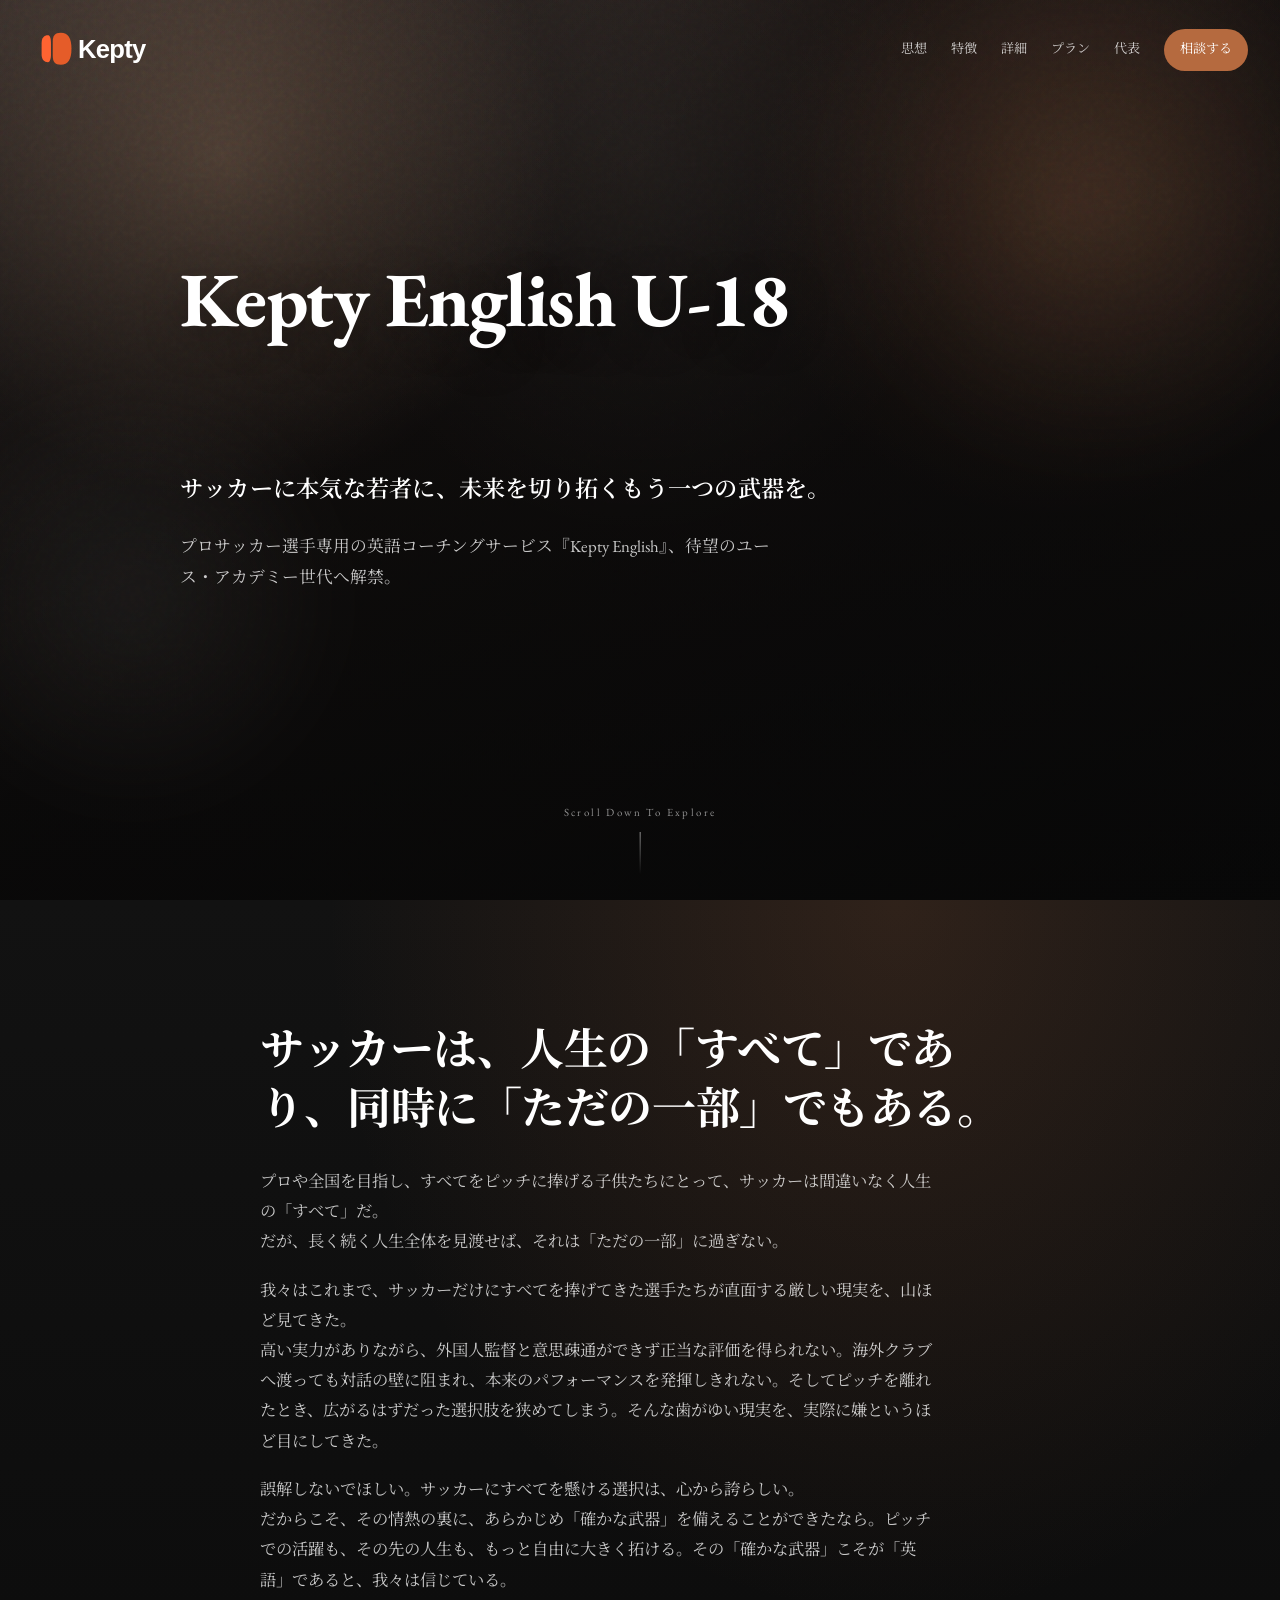
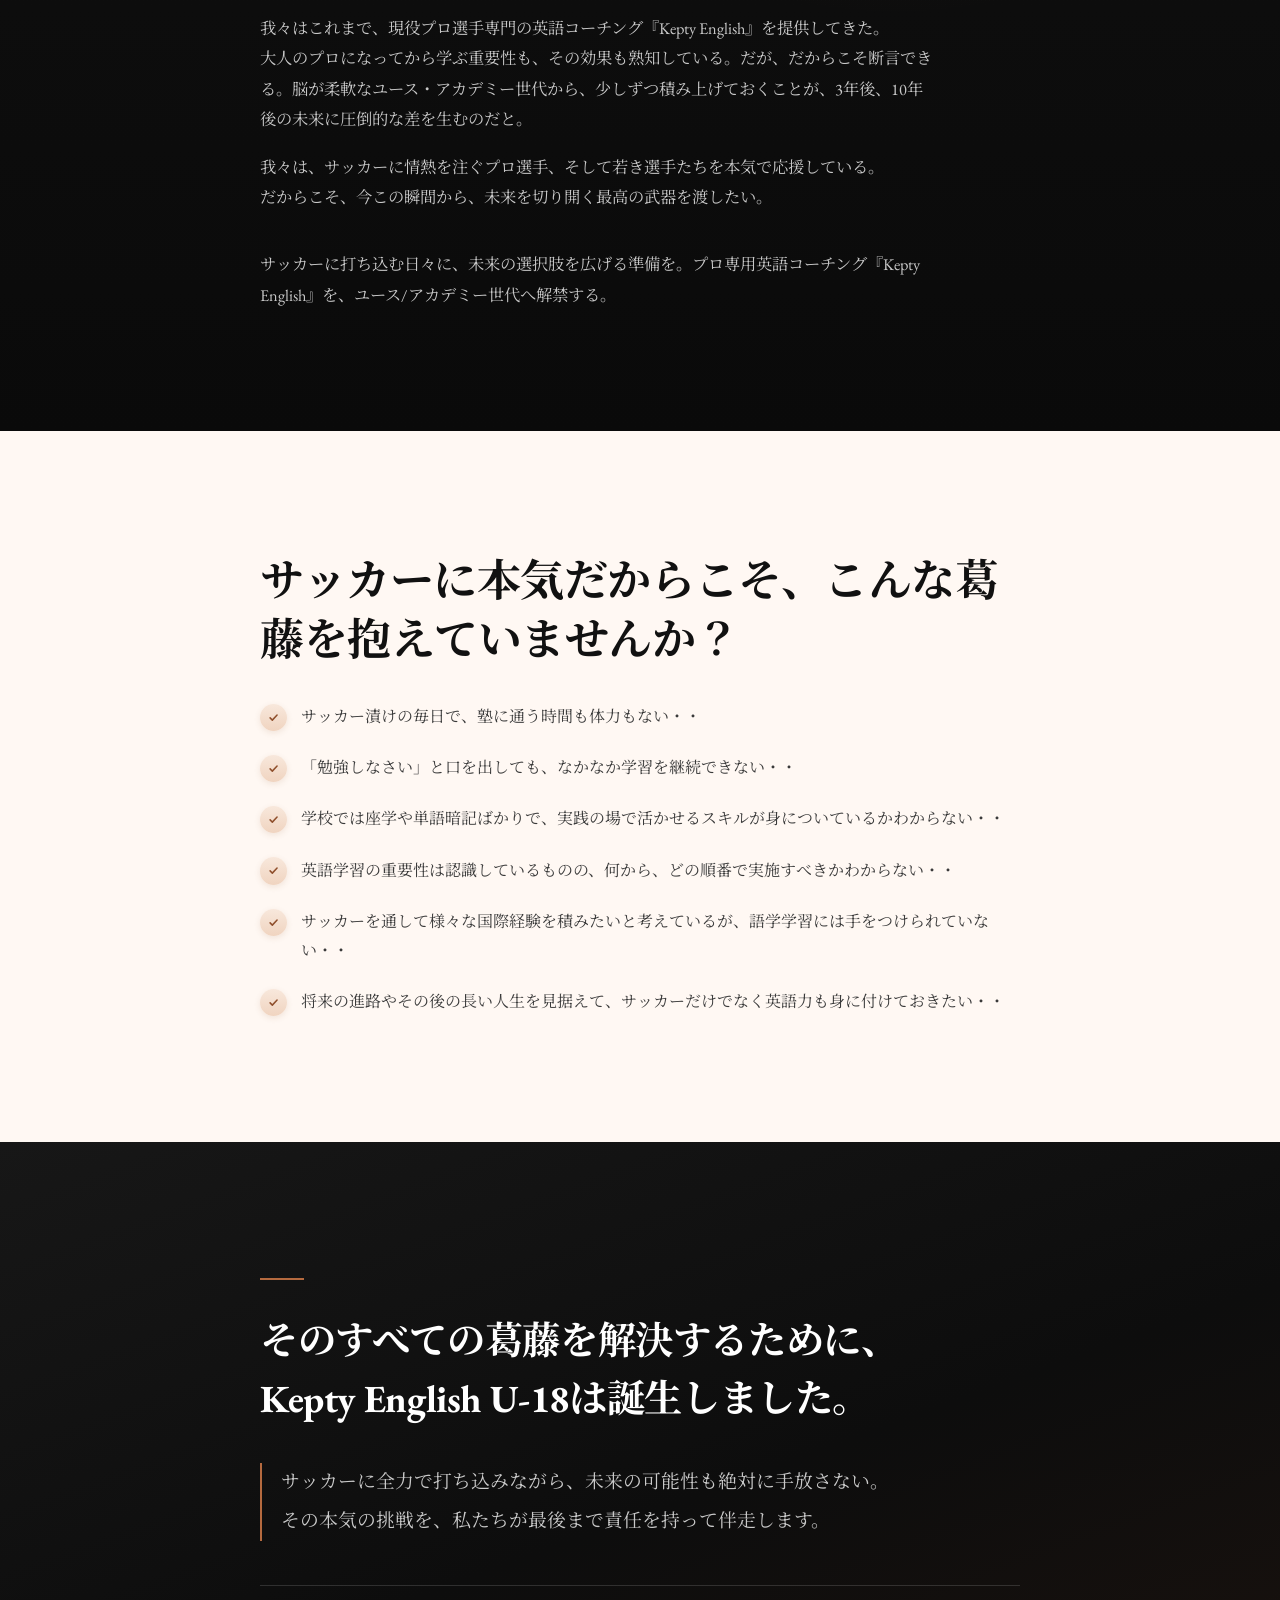
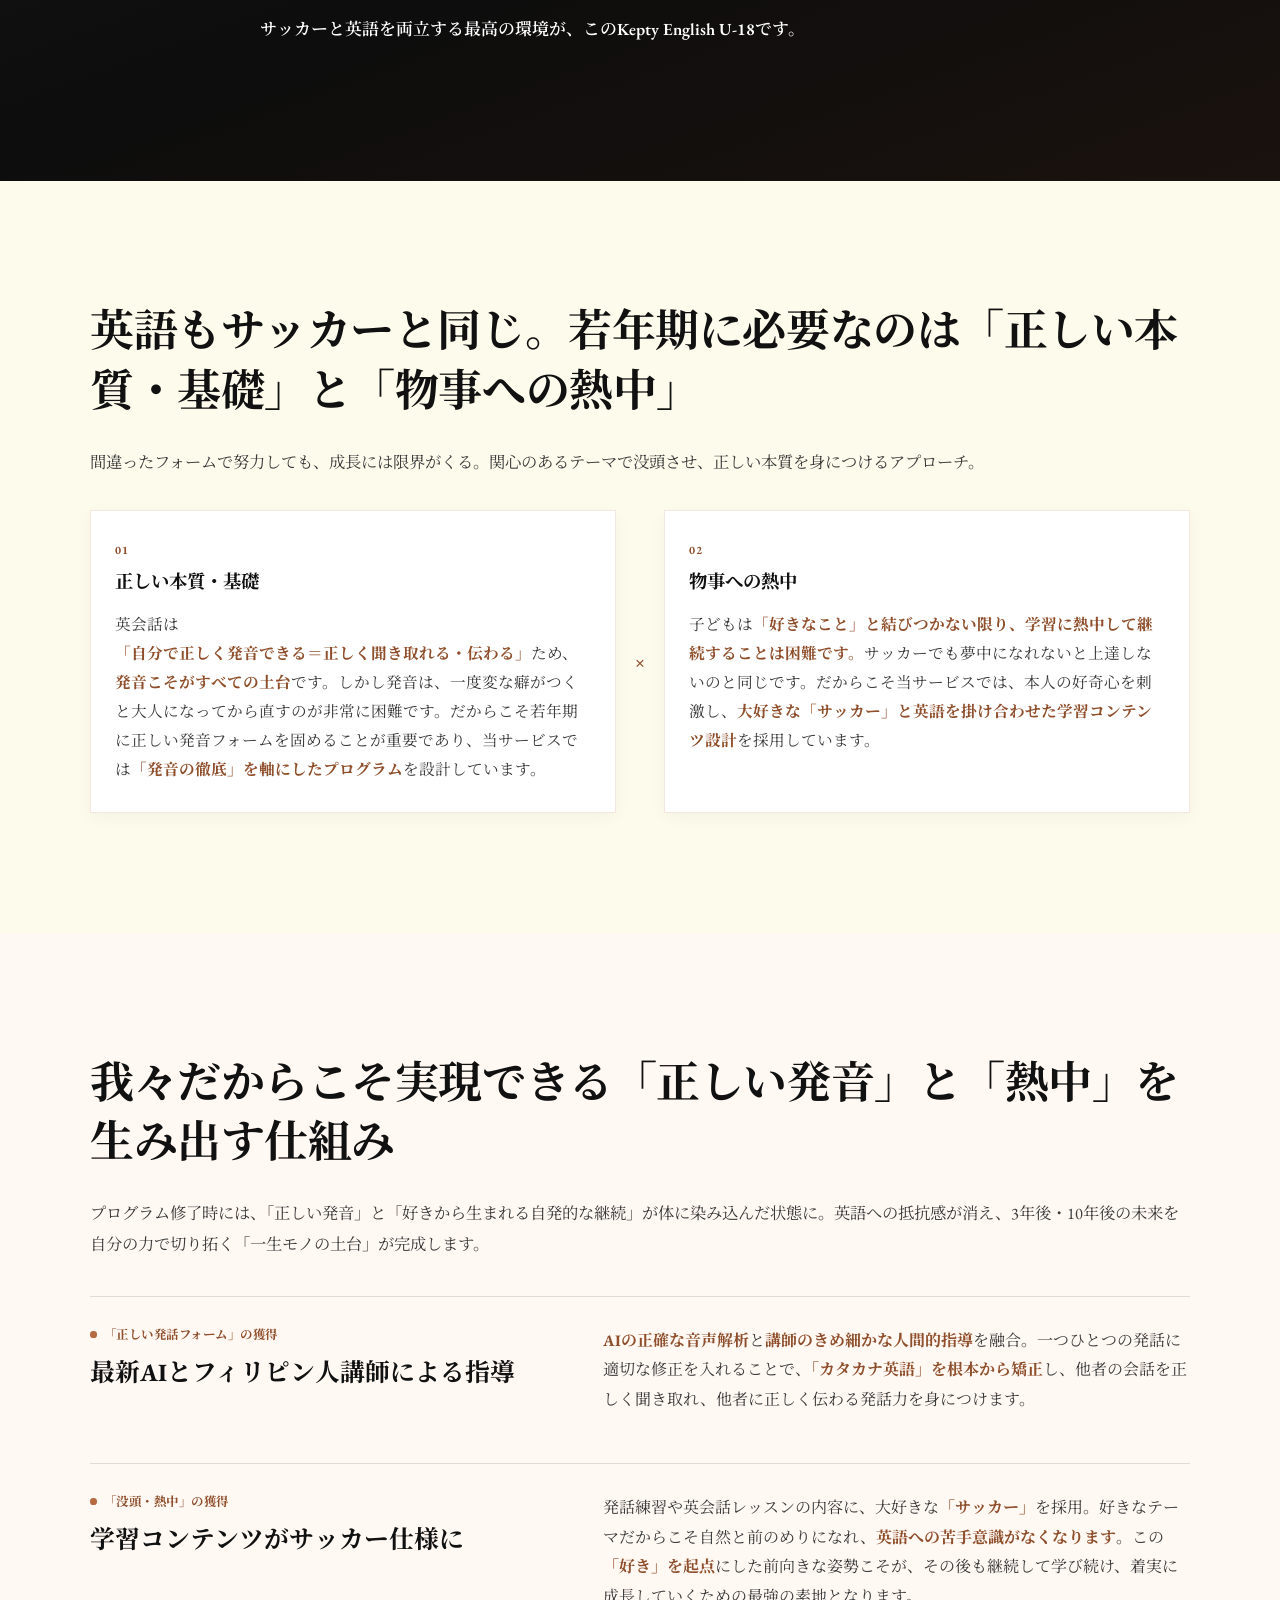
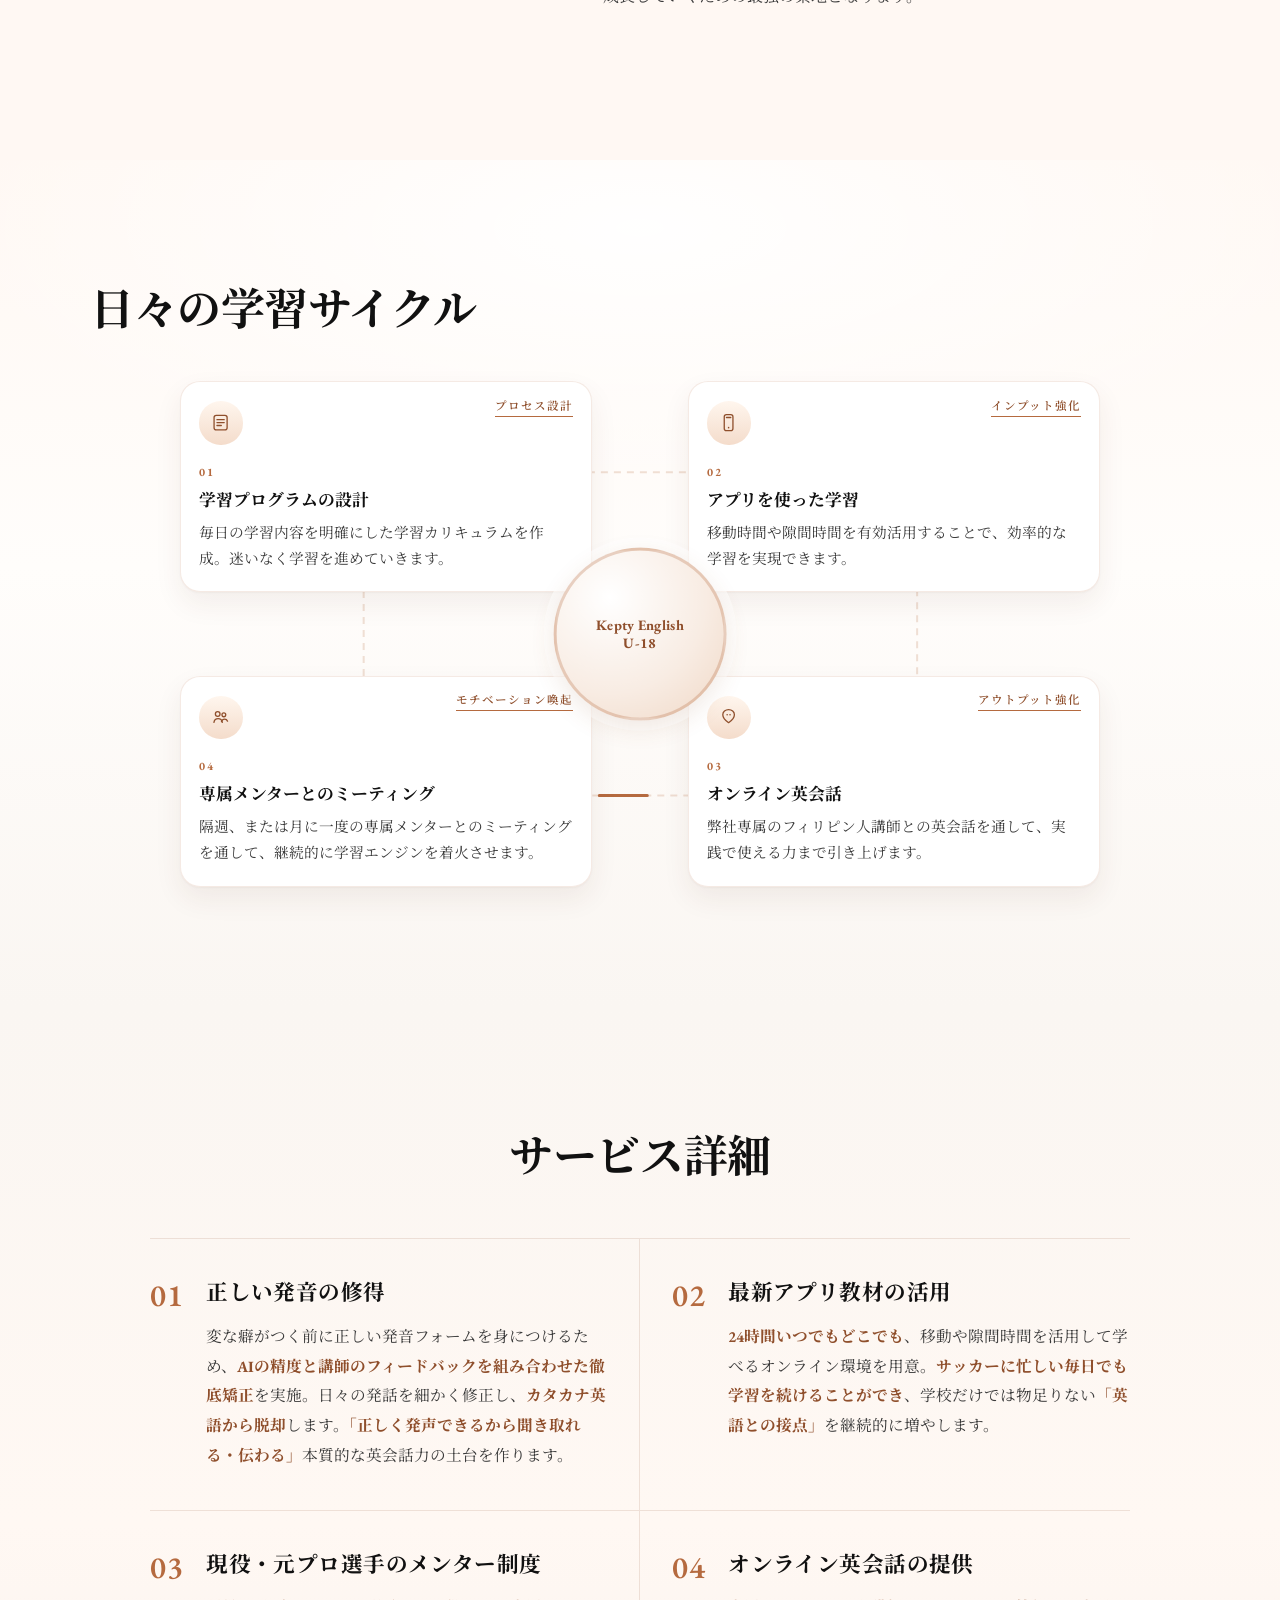
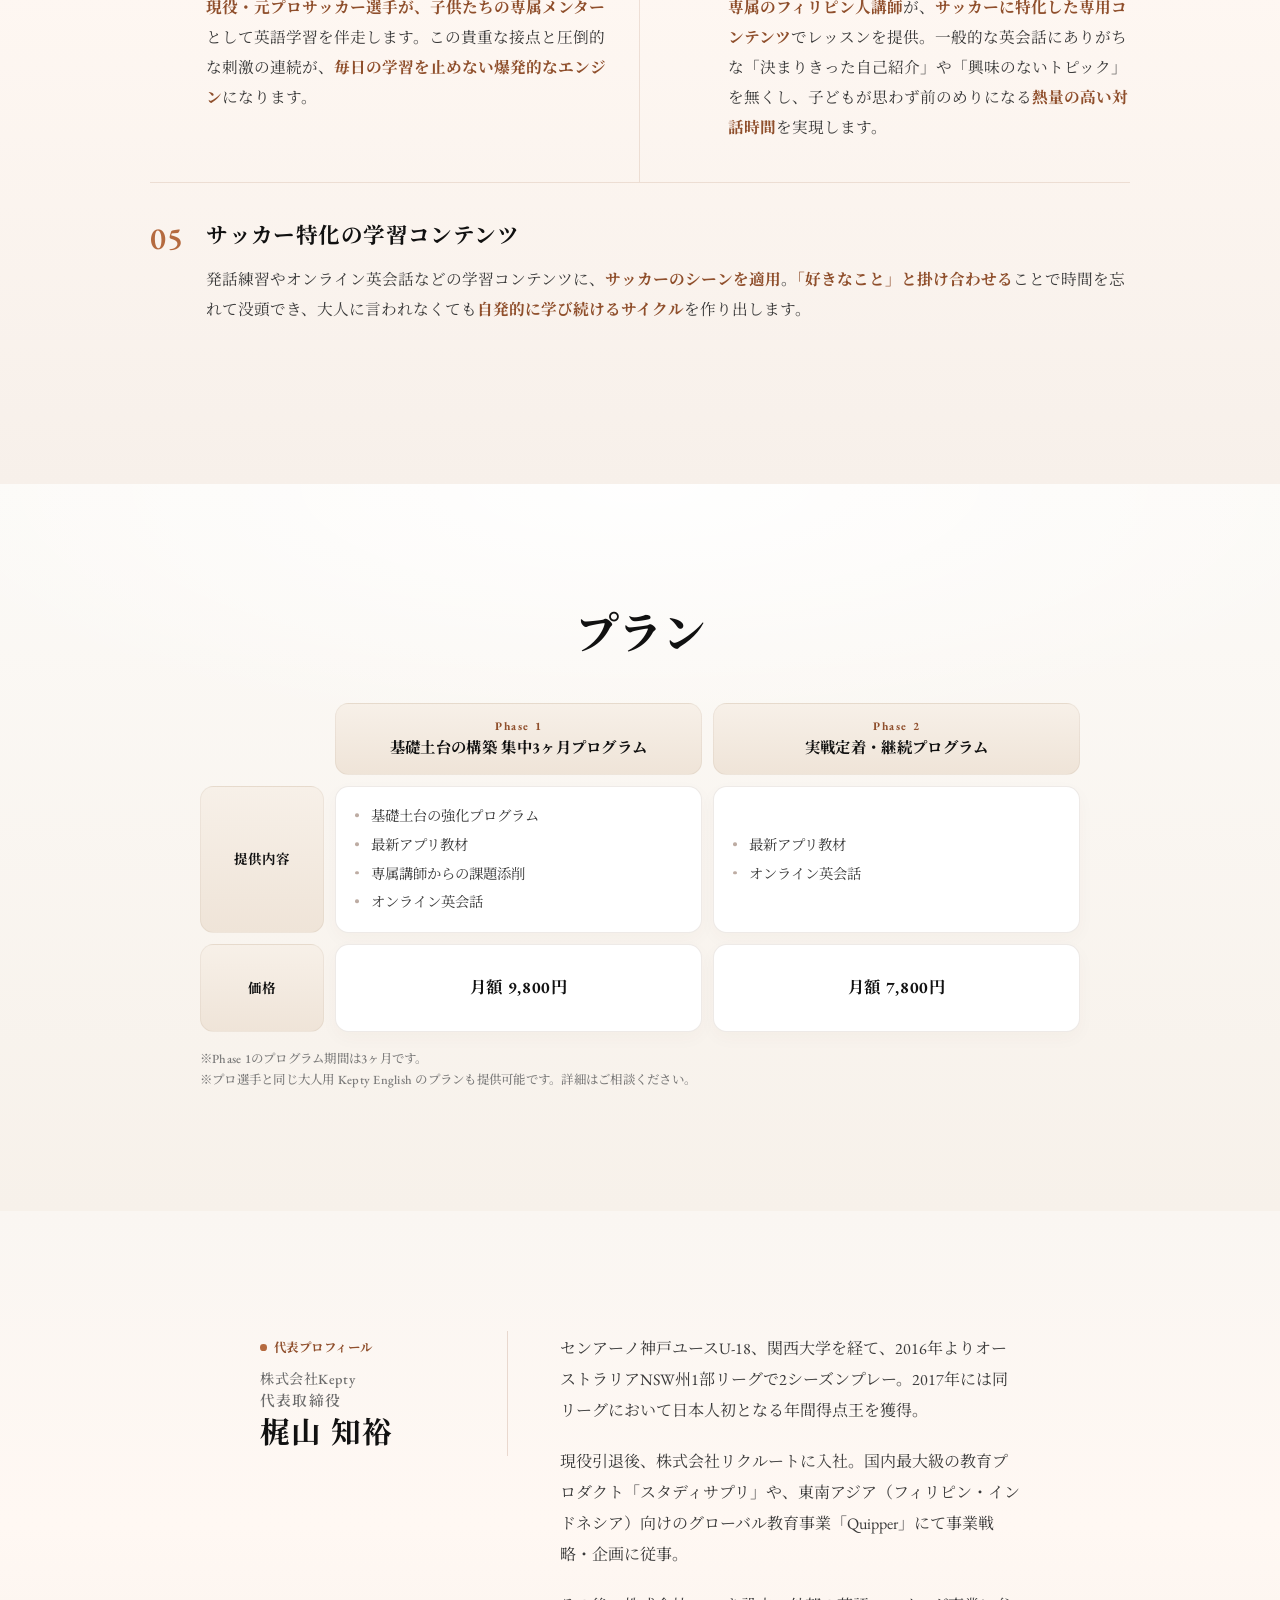
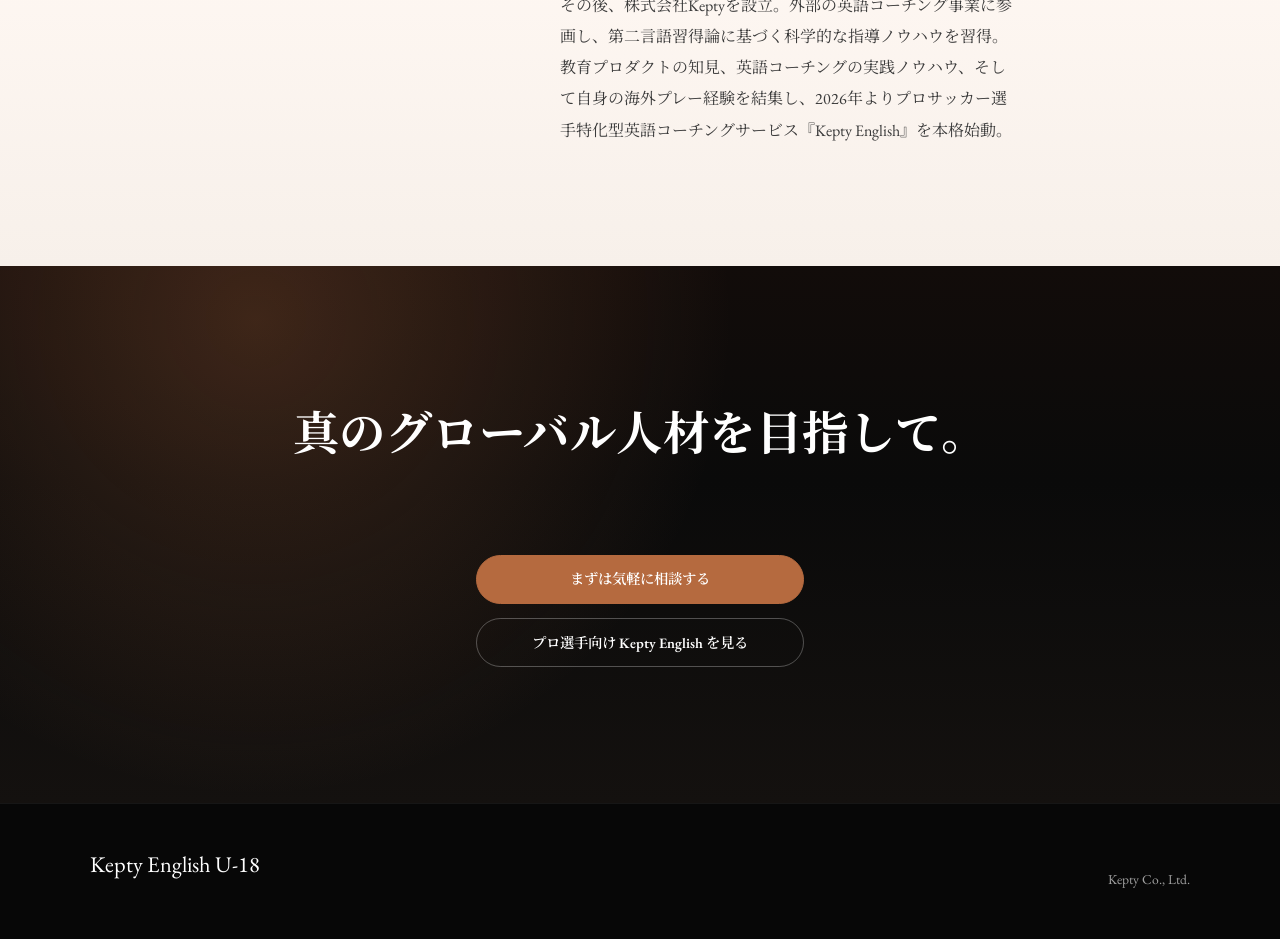
==== commit e72a968f: "Update index.html" ====
--- a/index.html
+++ b/index.html
@@ -576,7 +576,7 @@
                     <th class="sub" colspan="2">費用<br /><span class="cat-note">（6ヶ月換算）</span></th>
                     <td class="cell-price" data-label="集団塾">約15万〜25万円</td>
                     <td class="cell-price" data-label="個別塾">約23万〜36万円</td>
-                    <td class="cell-price" data-label="Kepty English">59,400円</td>
+                    <td class="cell-price" data-label="Kepty English">52,800円</td>
                   </tr>
                 </tbody>
               </table>
@@ -701,7 +701,7 @@
                     <th class="sub" colspan="2">費用<br /><span class="cat-note">（6ヶ月換算）</span></th>
                     <td class="cell-price" data-label="集団塾">約20万〜35万円</td>
                     <td class="cell-price" data-label="個別塾">約30万〜50万円</td>
-                    <td class="cell-price" data-label="Kepty English">59,400円</td>
+                    <td class="cell-price" data-label="Kepty English">52,800円</td>
                   </tr>
                 </tbody>
               </table>
@@ -826,7 +826,7 @@
                     <th class="sub" colspan="2">費用<br /><span class="cat-note">（6ヶ月換算）</span></th>
                     <td class="cell-price" data-label="グループ">約14万〜22万円</td>
                     <td class="cell-price" data-label="マンツーマン">約33万〜55万円</td>
-                    <td class="cell-price" data-label="Kepty English">59,400円</td>
+                    <td class="cell-price" data-label="Kepty English">52,800円</td>
                   </tr>
                 </tbody>
               </table>
@@ -870,13 +870,13 @@
                   <ul class="plans-list">
                     <li>基礎土台の強化プログラム</li>
                     <li>最新アプリ教材</li>
-                    <li>専属メンターとの定例</li>
+                    <li>専属講師からの課題添削</li>
                     <li>オンライン英会話</li>
                   </ul>
                 </div>
                 <div class="plans-cell plans-price" data-label="価格" role="cell">
                   <div class="plans-price-stack">
-                    <span class="plans-price-main">月額 12,000円</span>
+                    <span class="plans-price-main">月額 9,800円</span>
                   </div>
                 </div>
               </article>
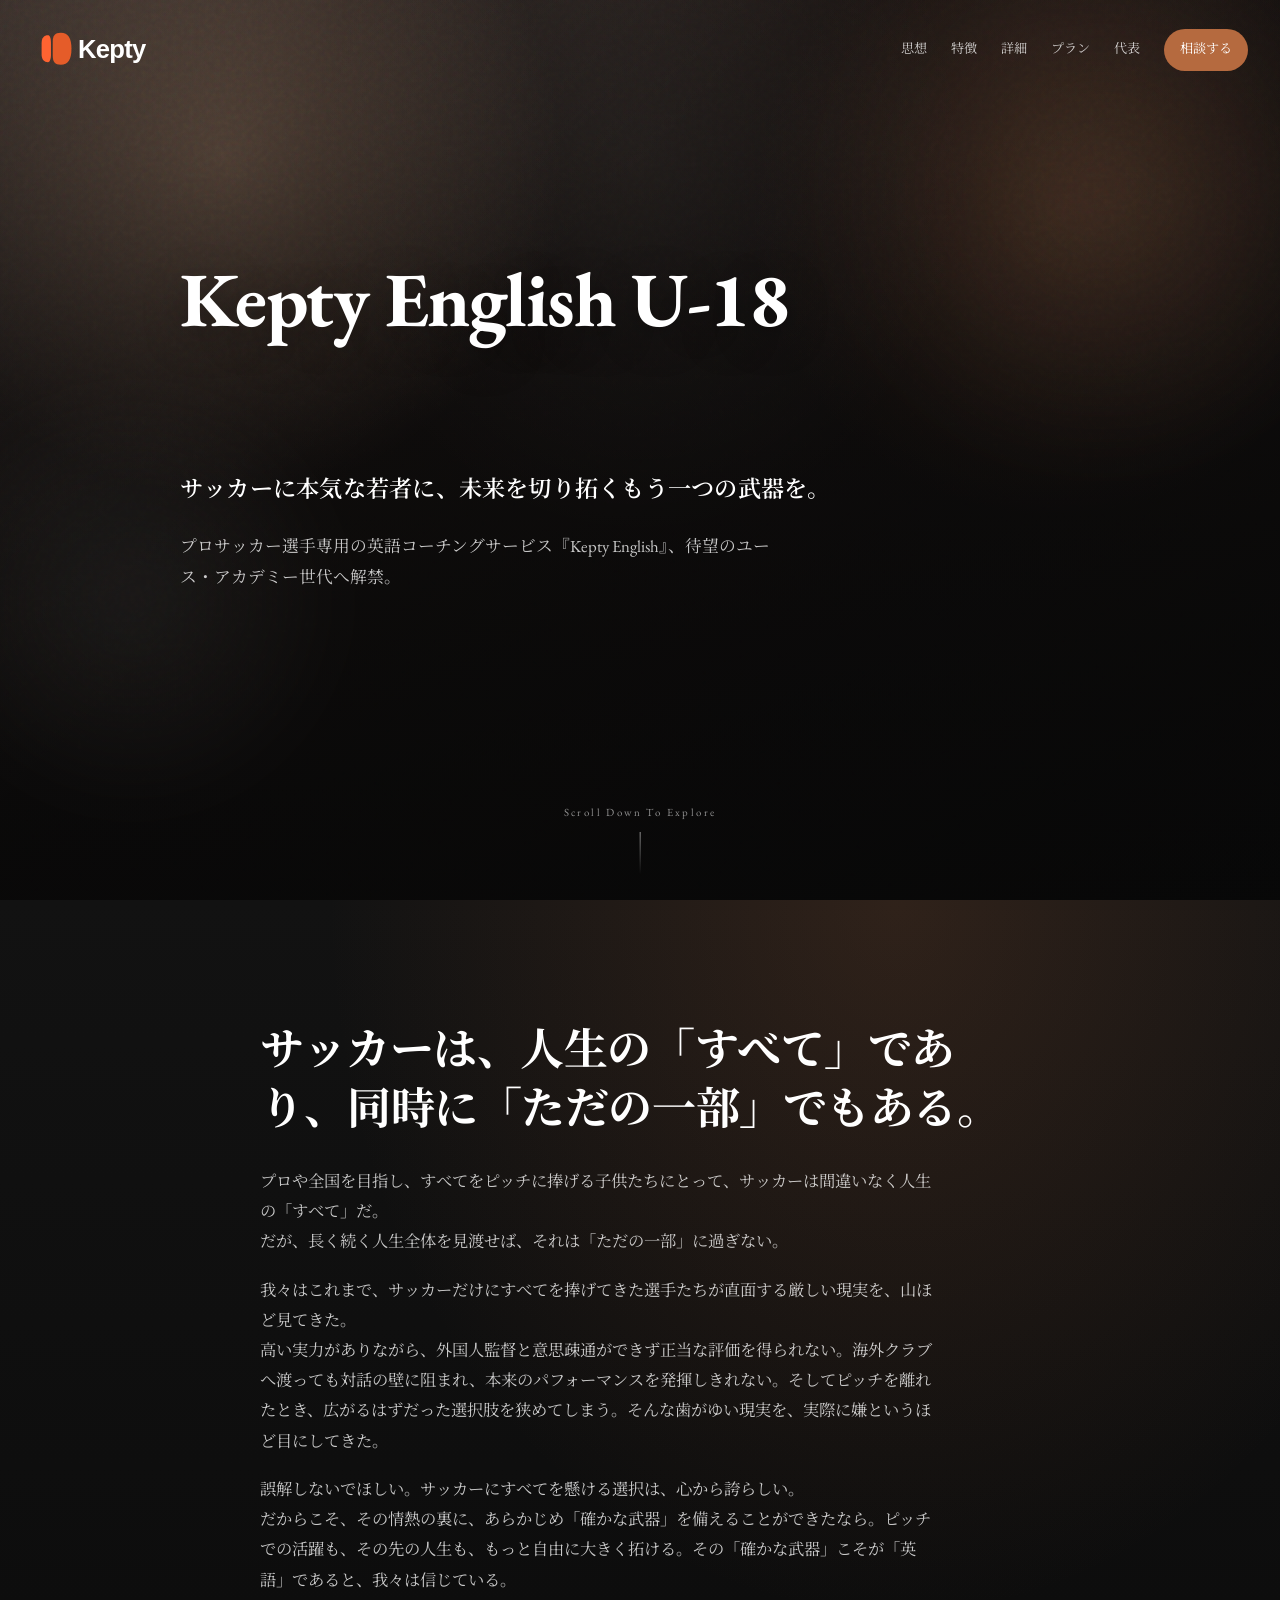
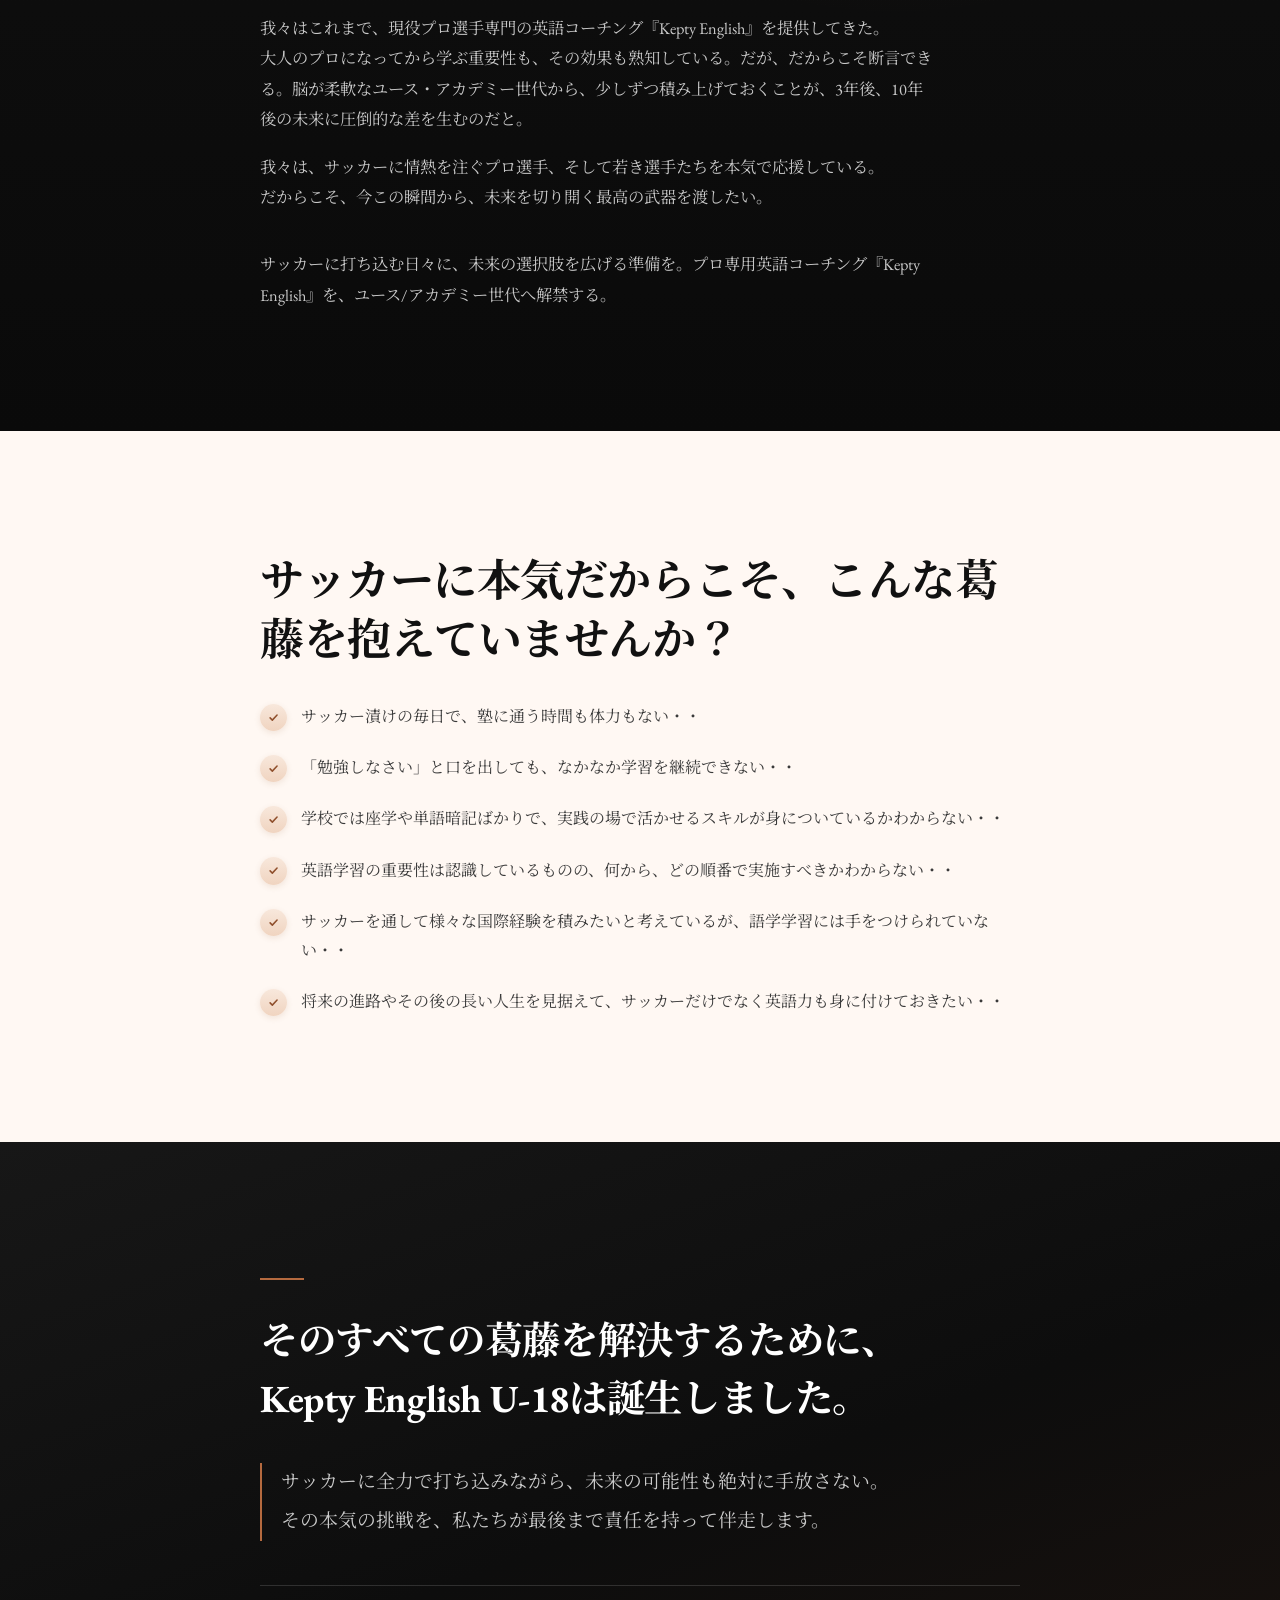
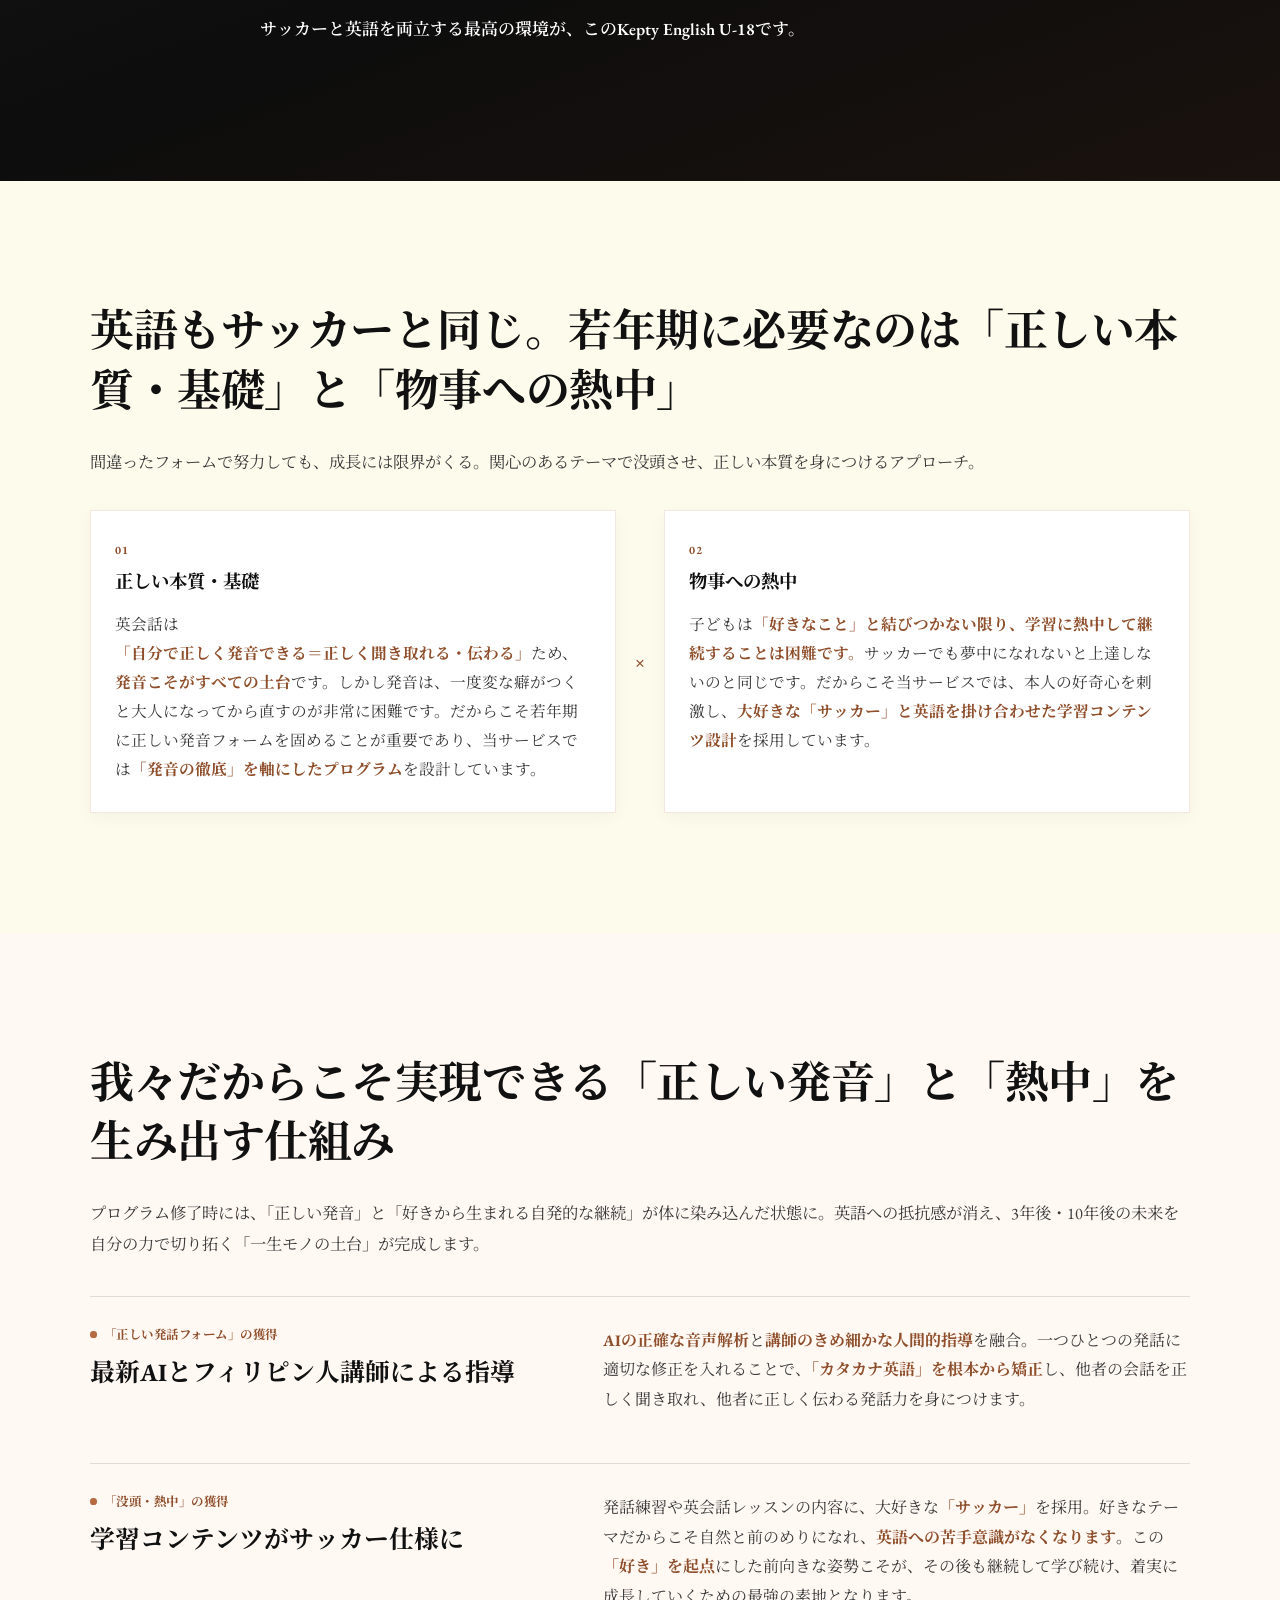
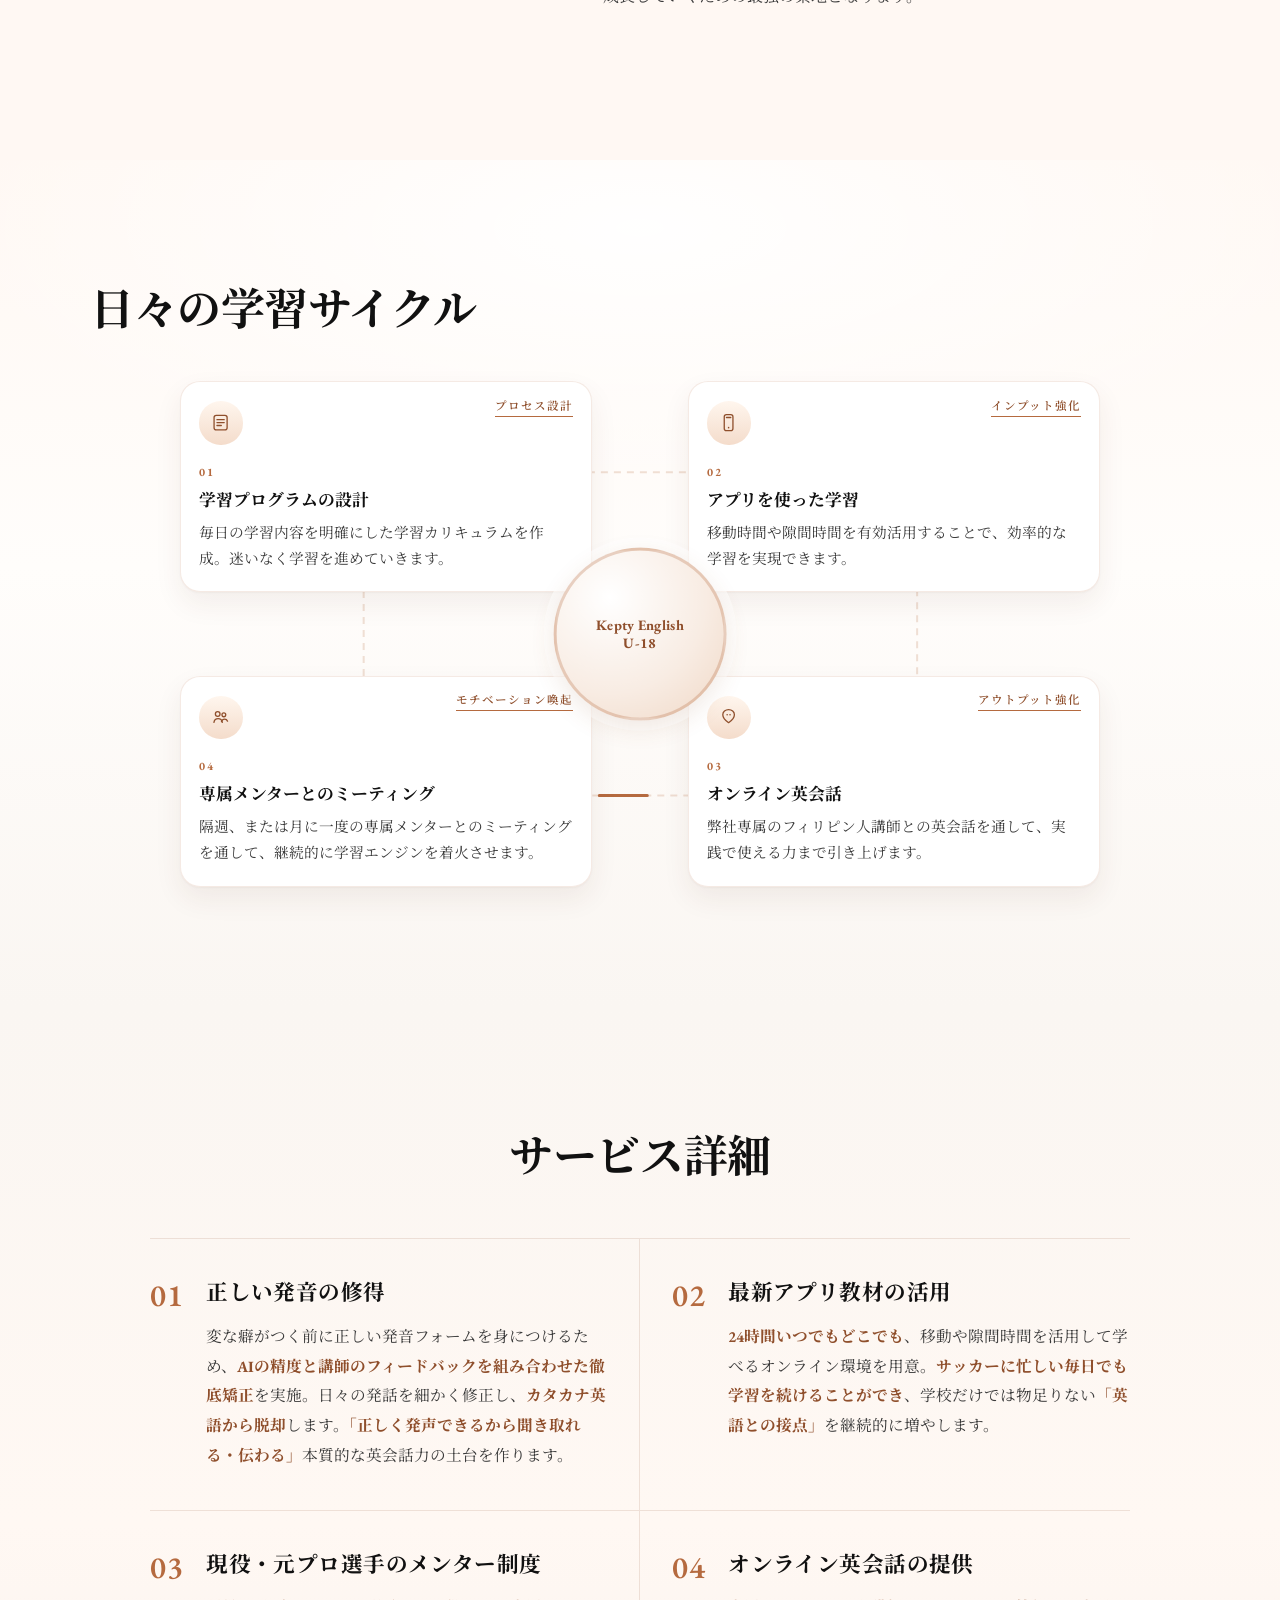
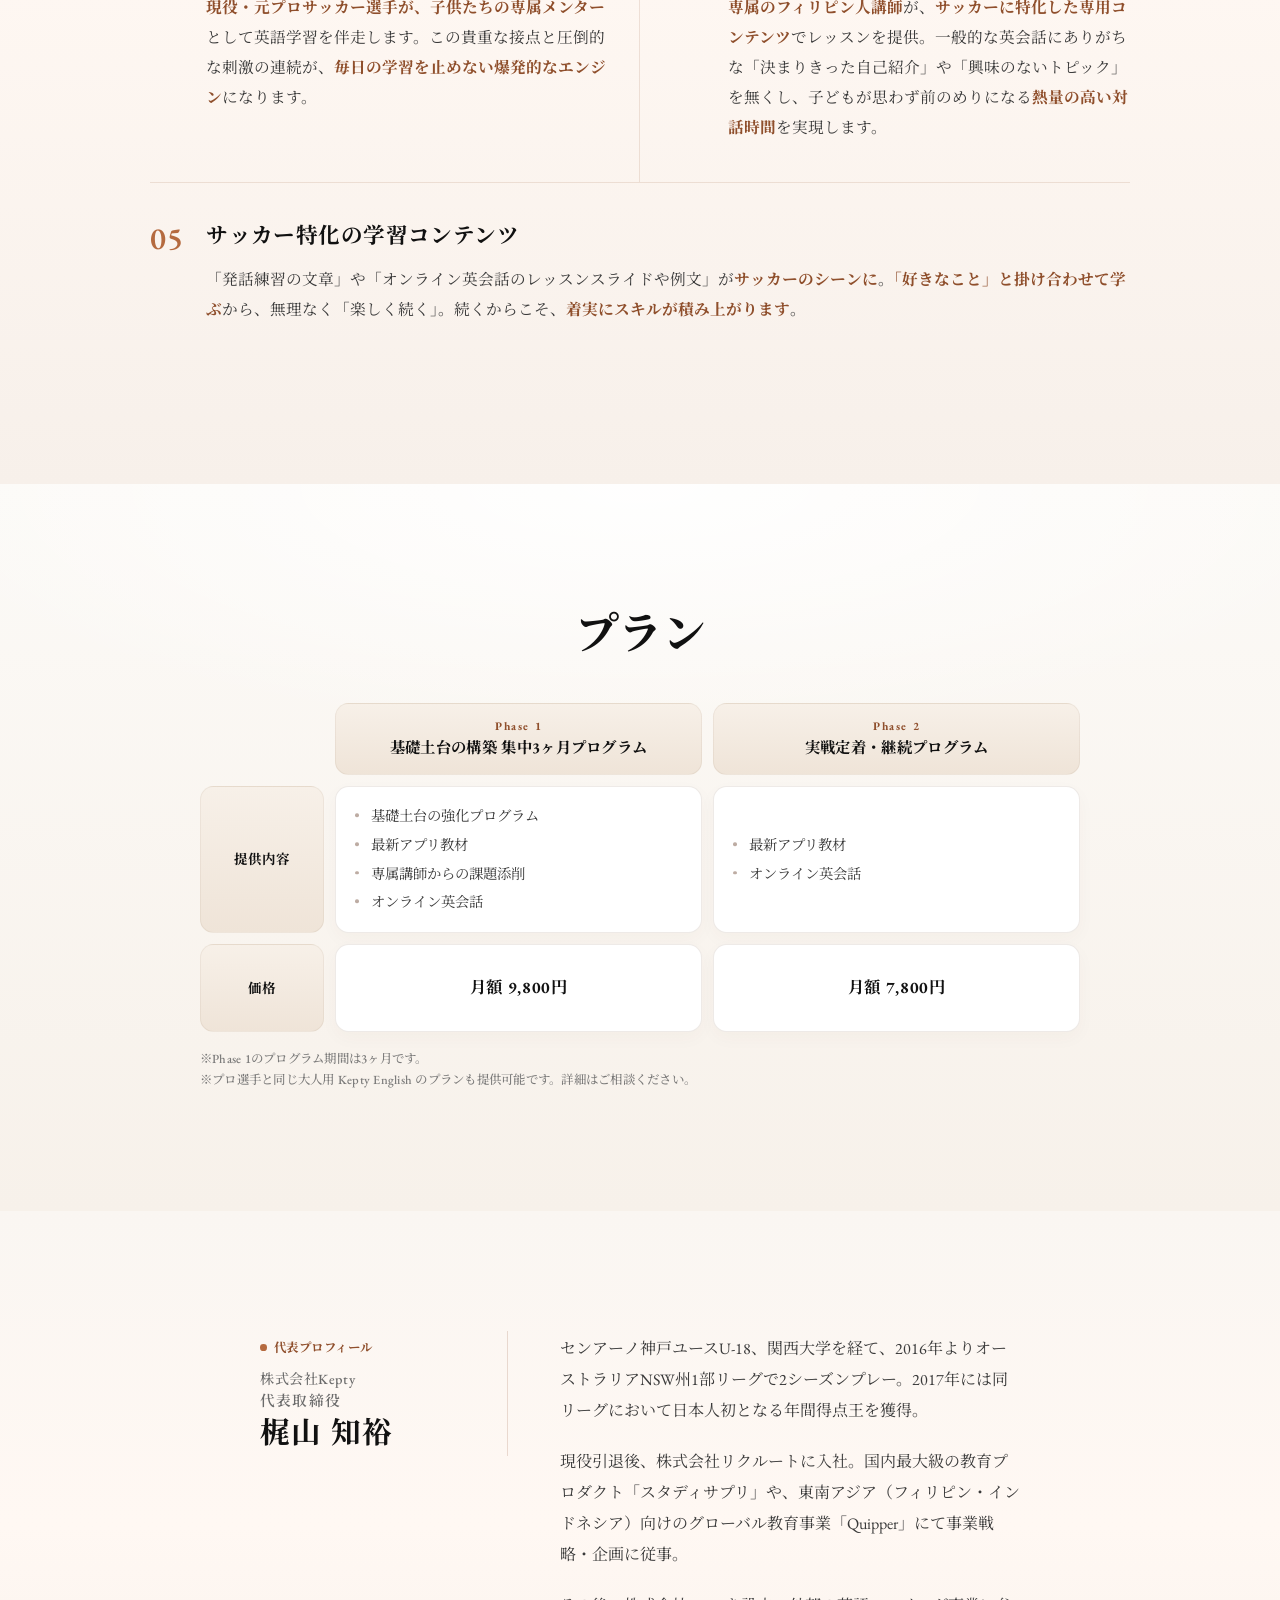
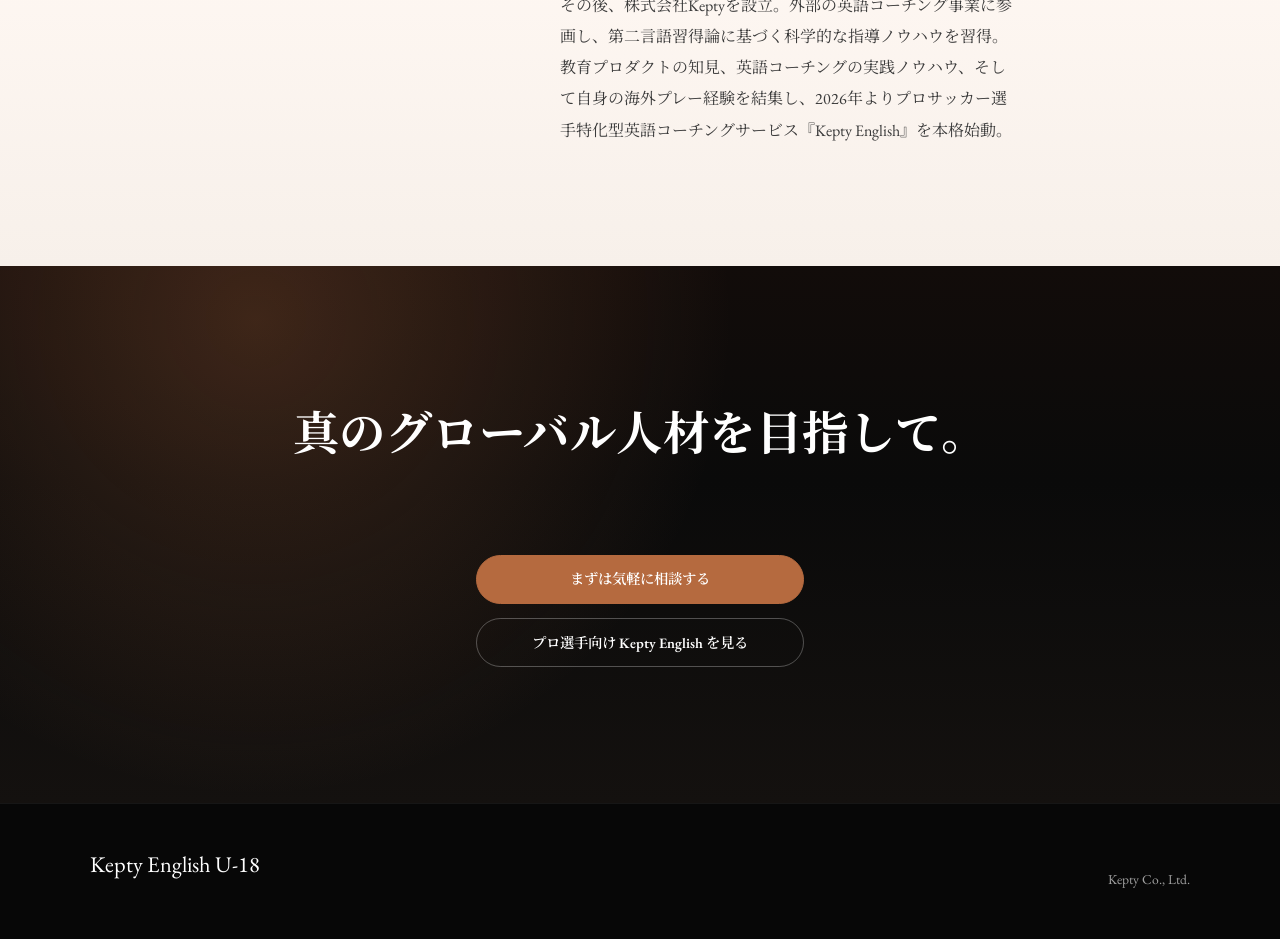
==== commit ccf55e2c: "Update index.html" ====
--- a/index.html
+++ b/index.html
@@ -399,7 +399,7 @@
               <div class="overview-body">
                 <h3>サッカー特化の学習コンテンツ</h3>
                 <p>
-                  発話練習やオンライン英会話などの学習コンテンツに、<span class="em">サッカーのシーンを適用</span>。<span class="em">「好きなこと」と掛け合わせる</span>ことで時間を忘れて没頭でき、大人に言われなくても<span class="em">自発的に学び続けるサイクル</span>を作り出します。
+                  「発話練習の文章」や「オンライン英会話のレッスンスライドや例文」が<span class="em">サッカーのシーンに</span>。<span class="em">「好きなこと」と掛け合わせて学ぶ</span>から、無理なく「楽しく続く」。続くからこそ、<span class="em">着実にスキルが積み上がります</span>。
                 </p>
               </div>
             </article>
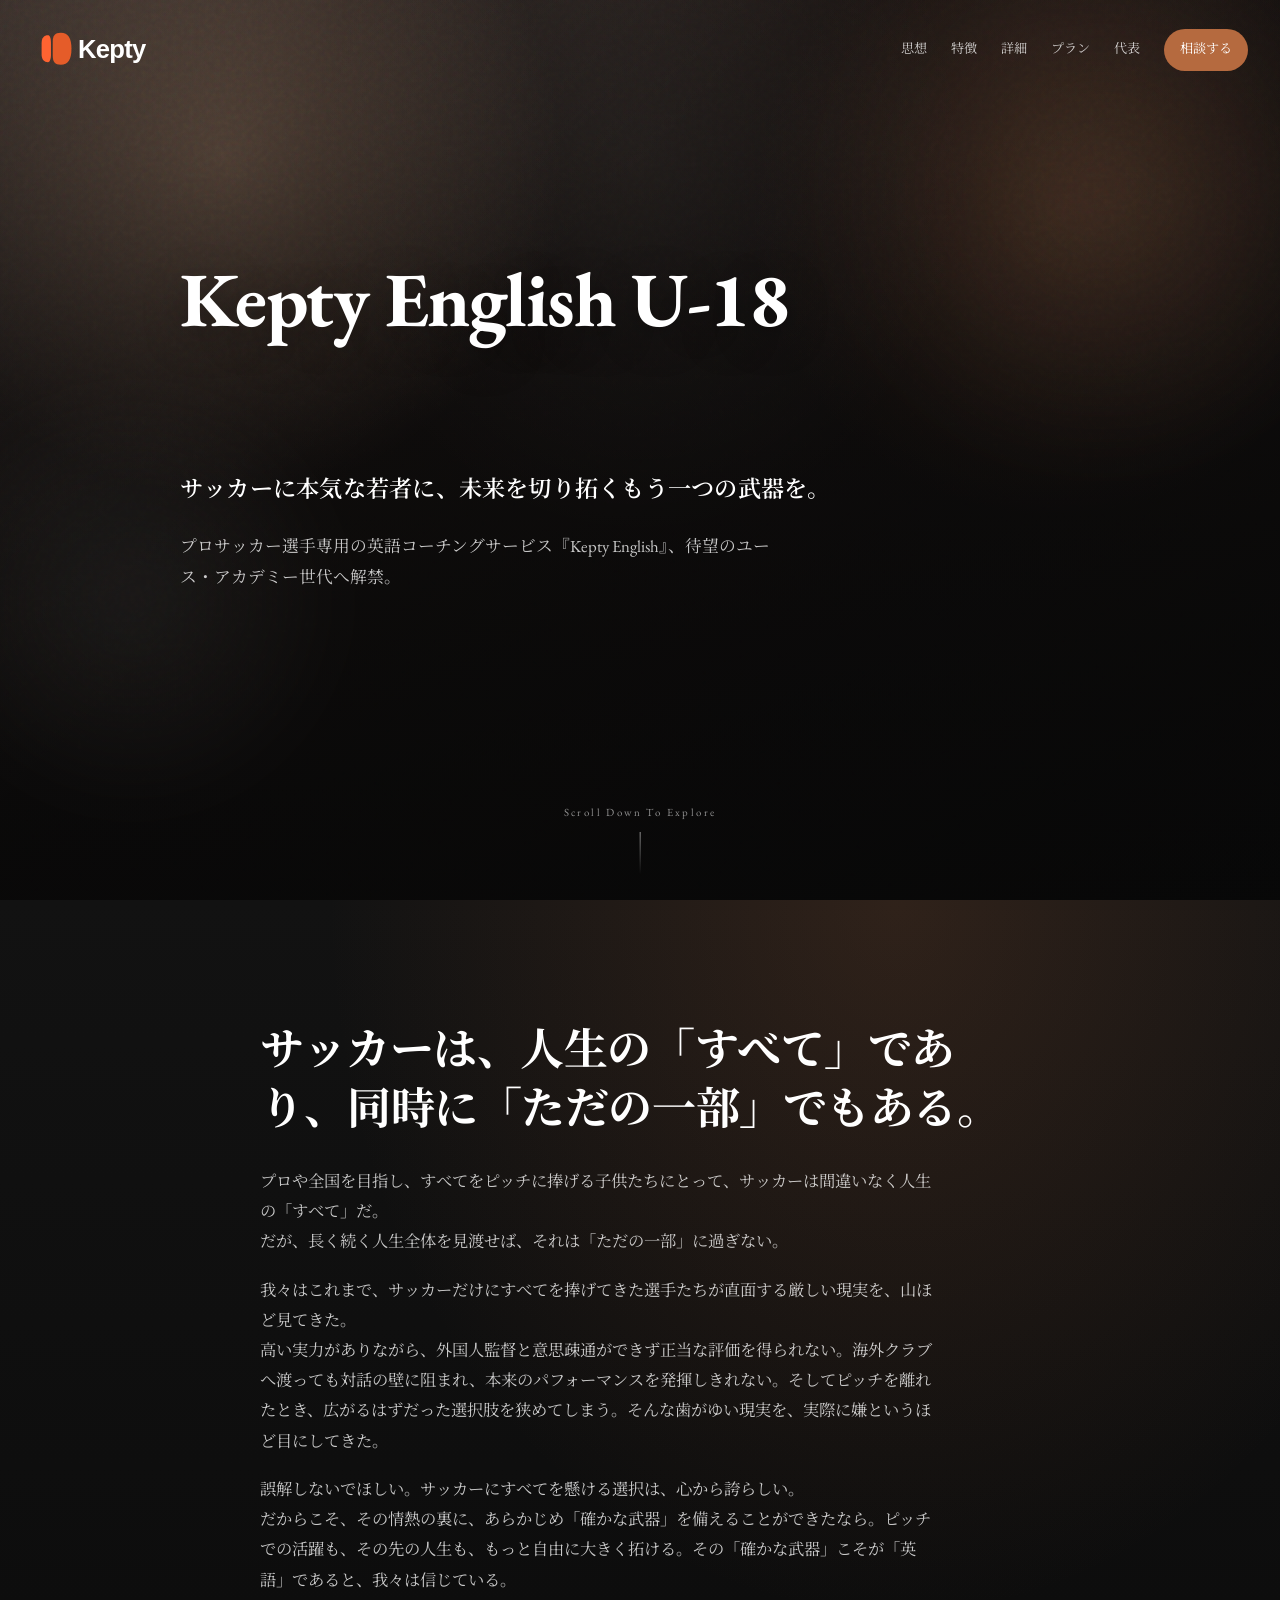
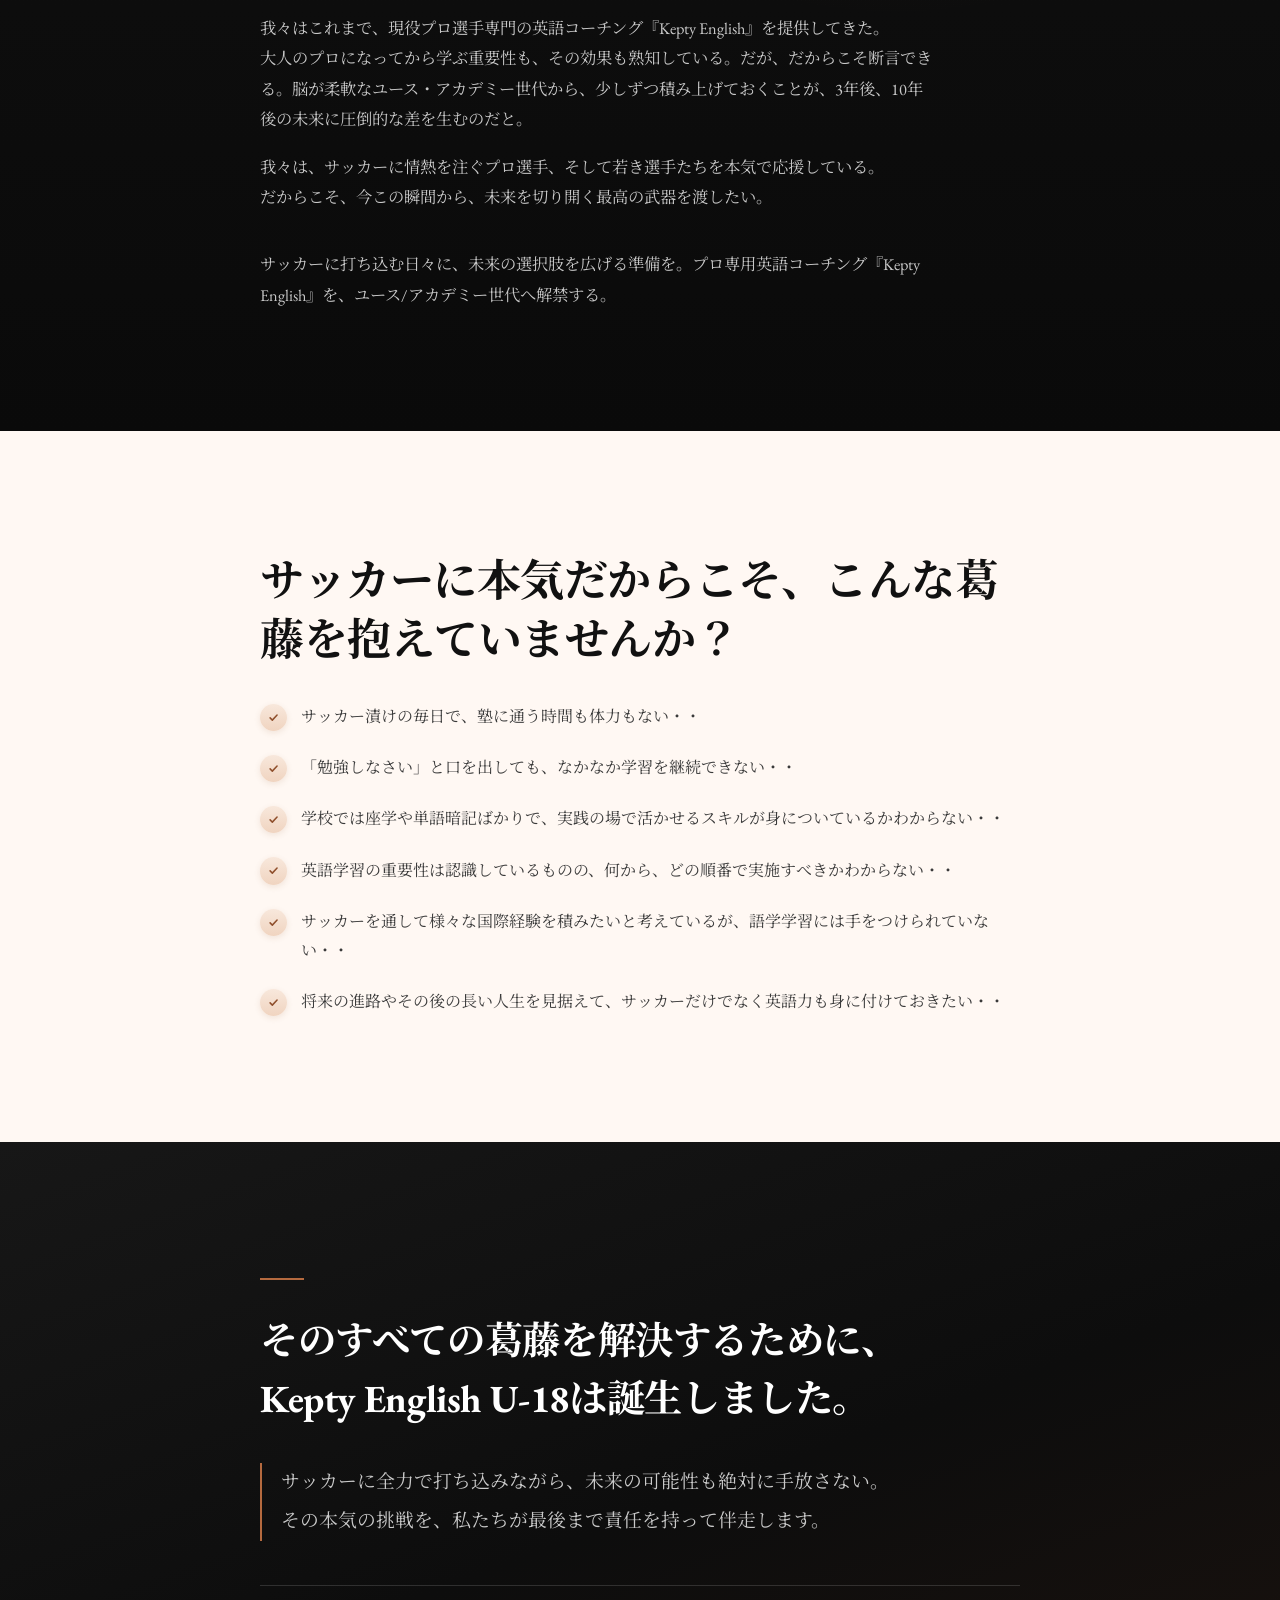
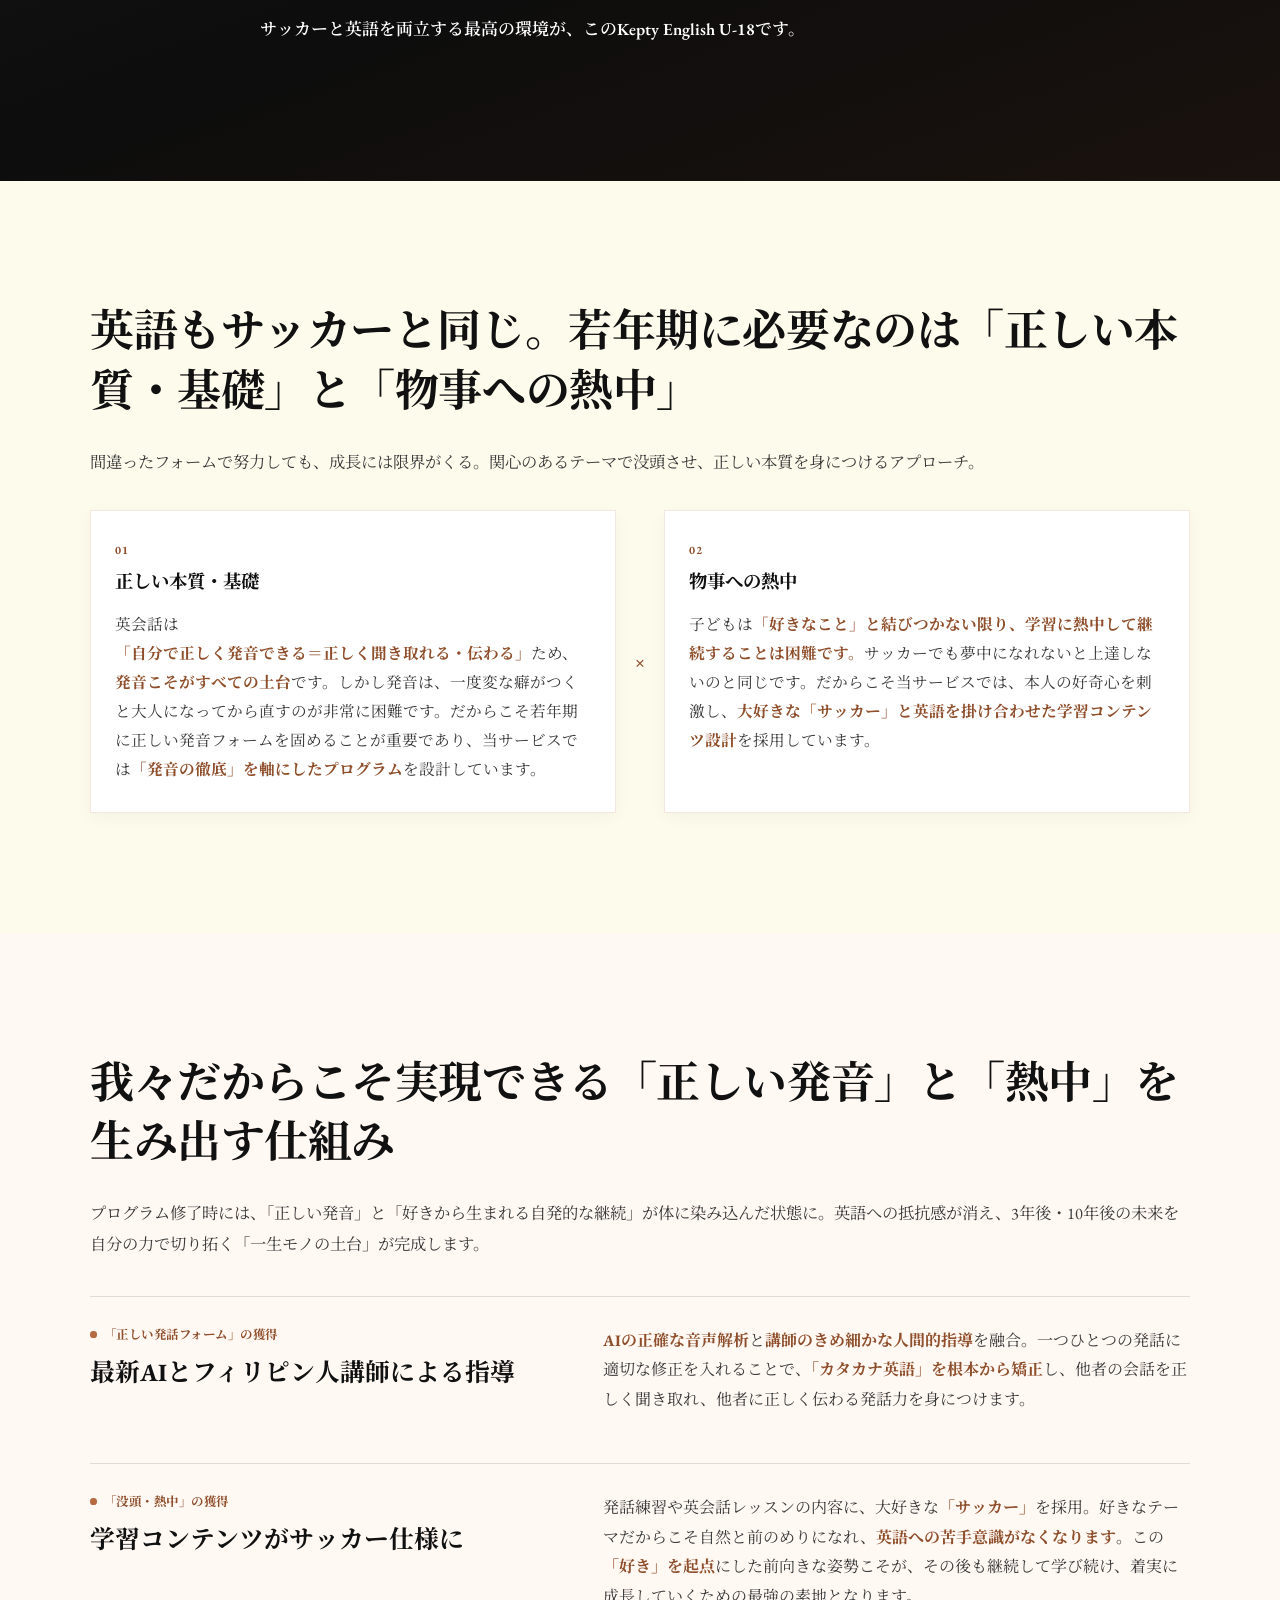
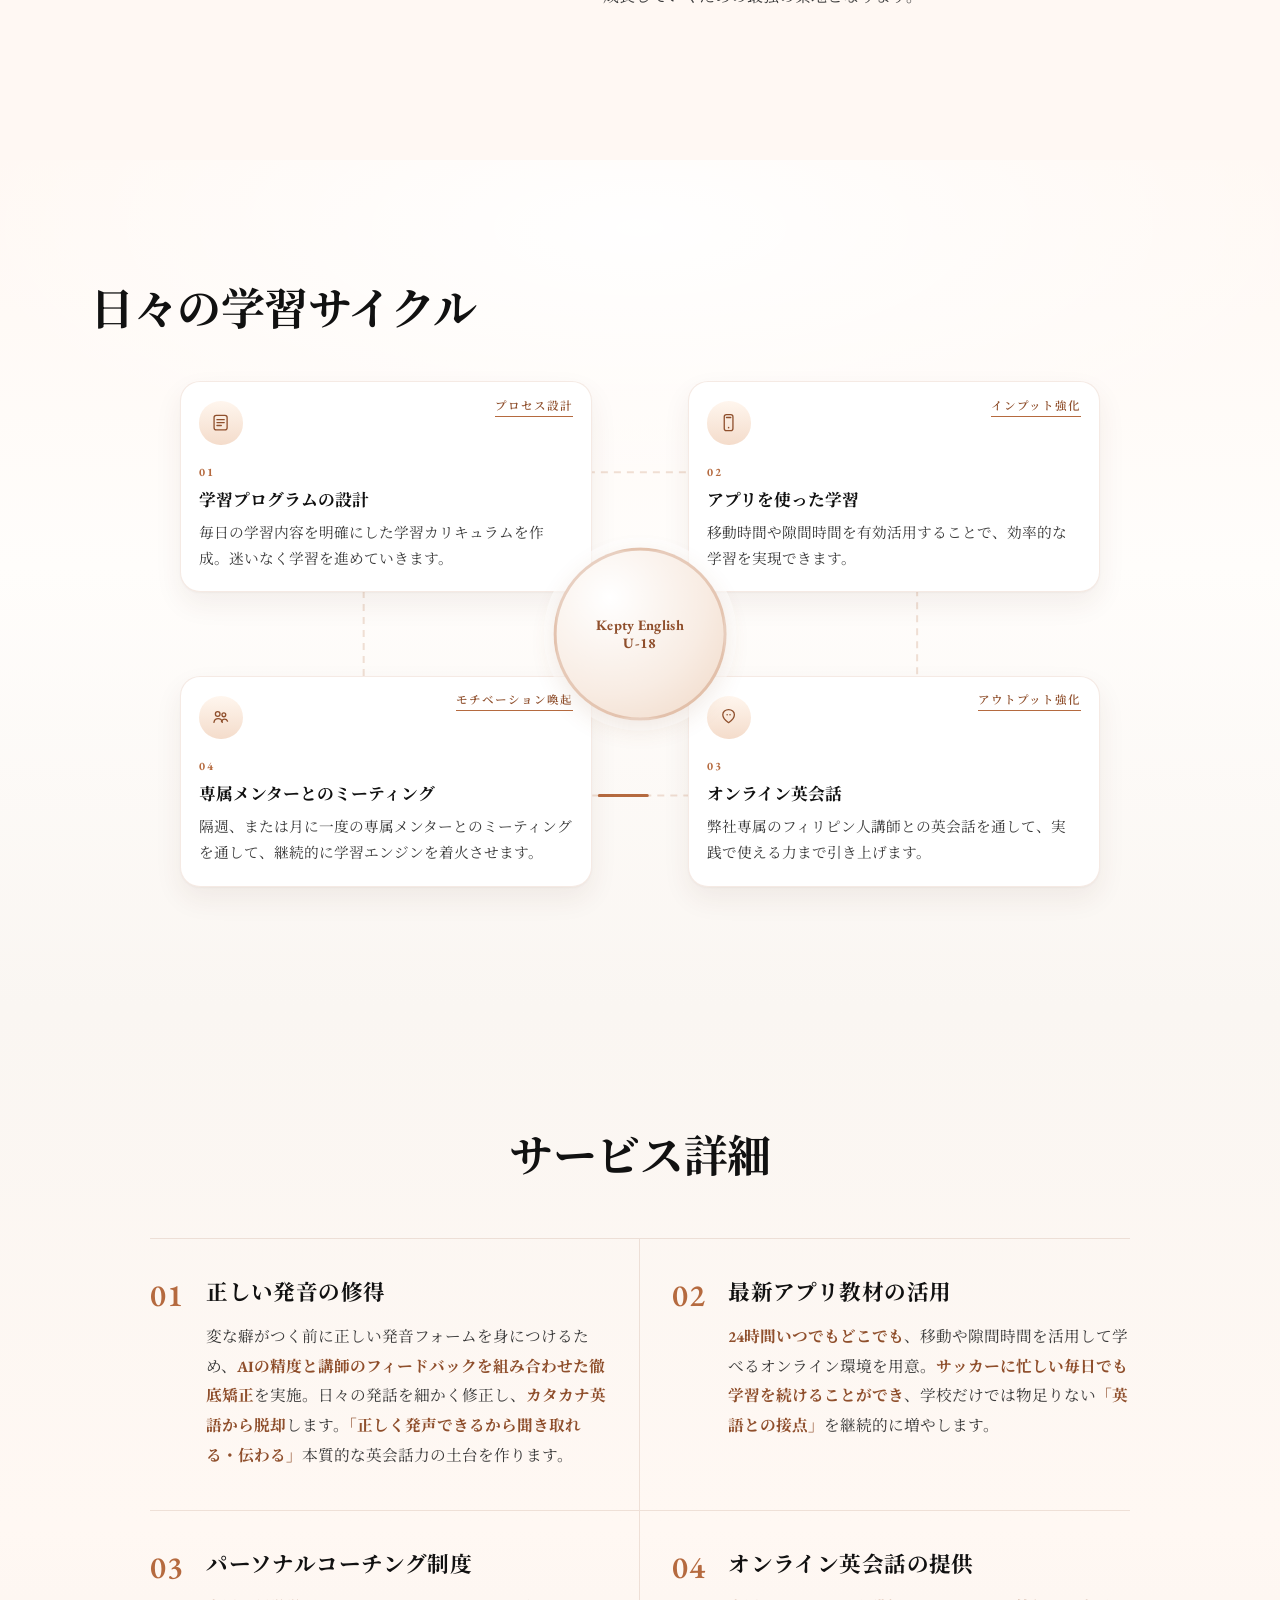
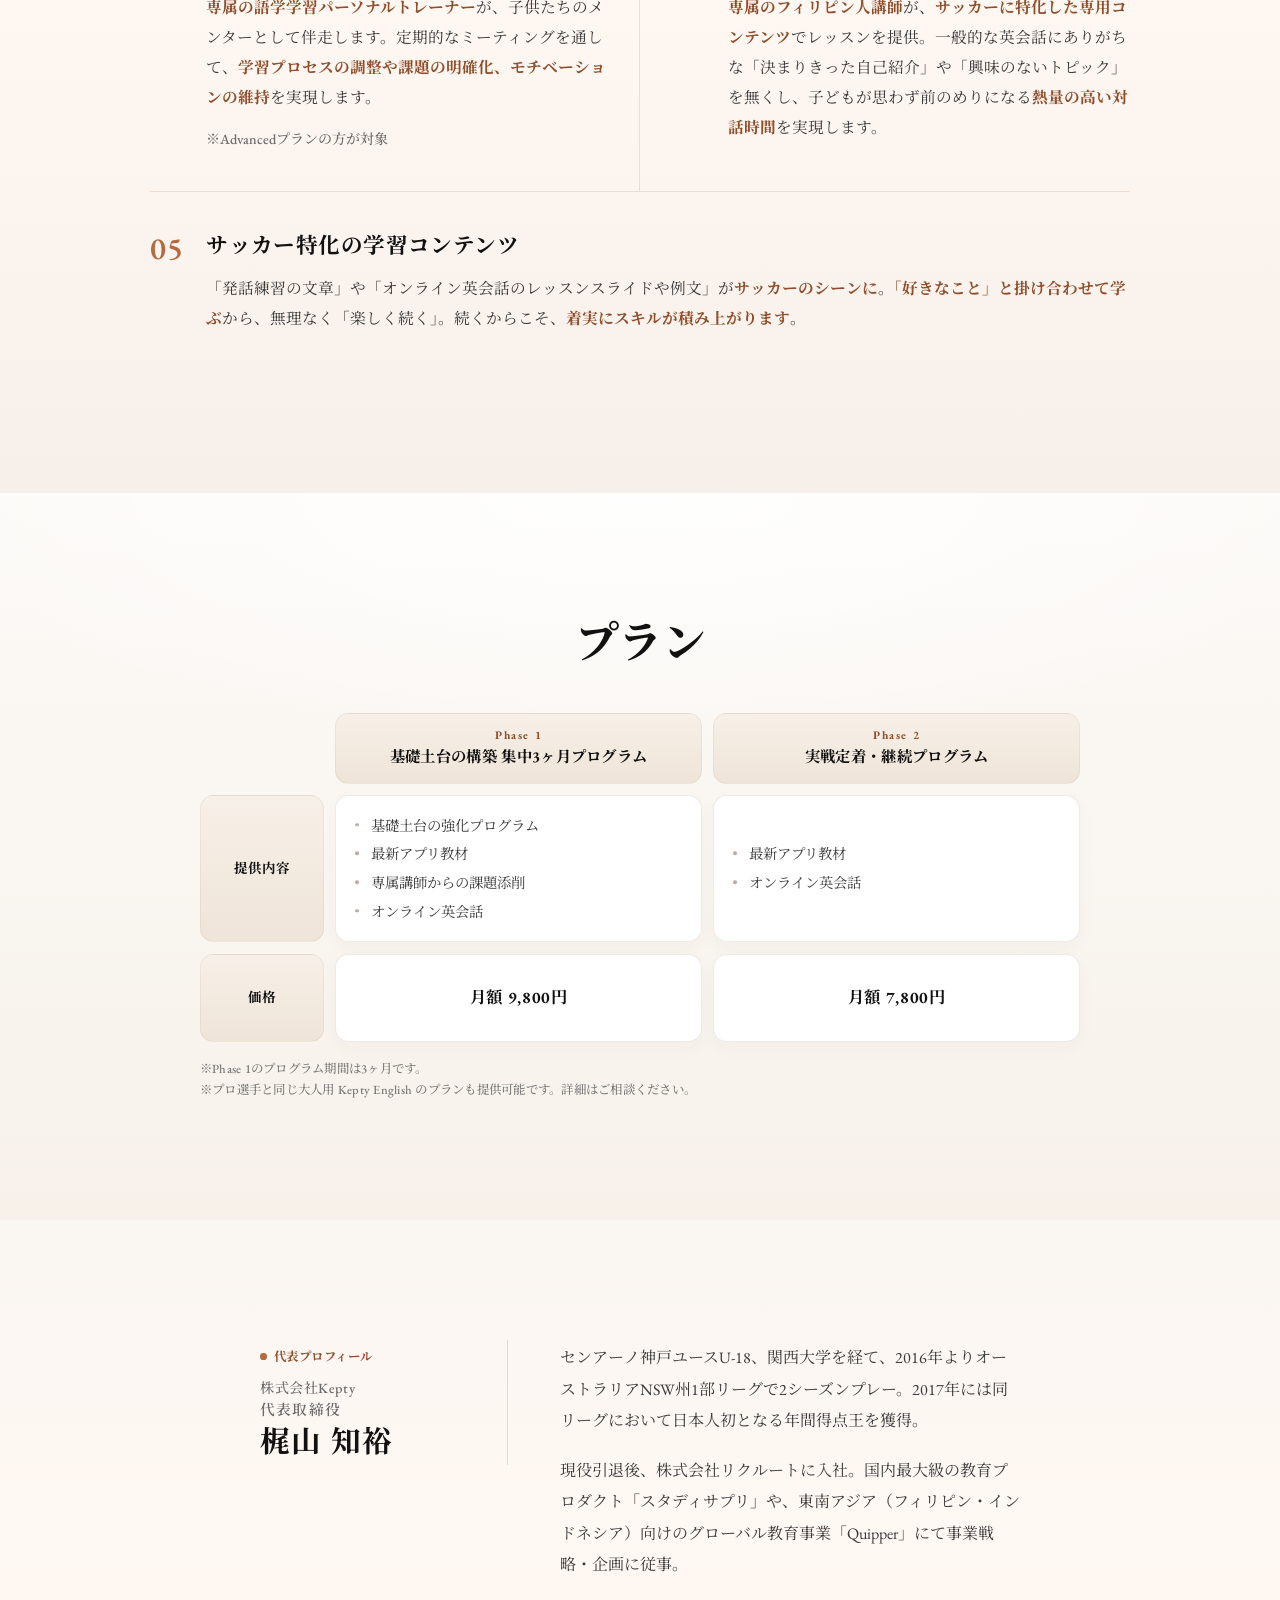
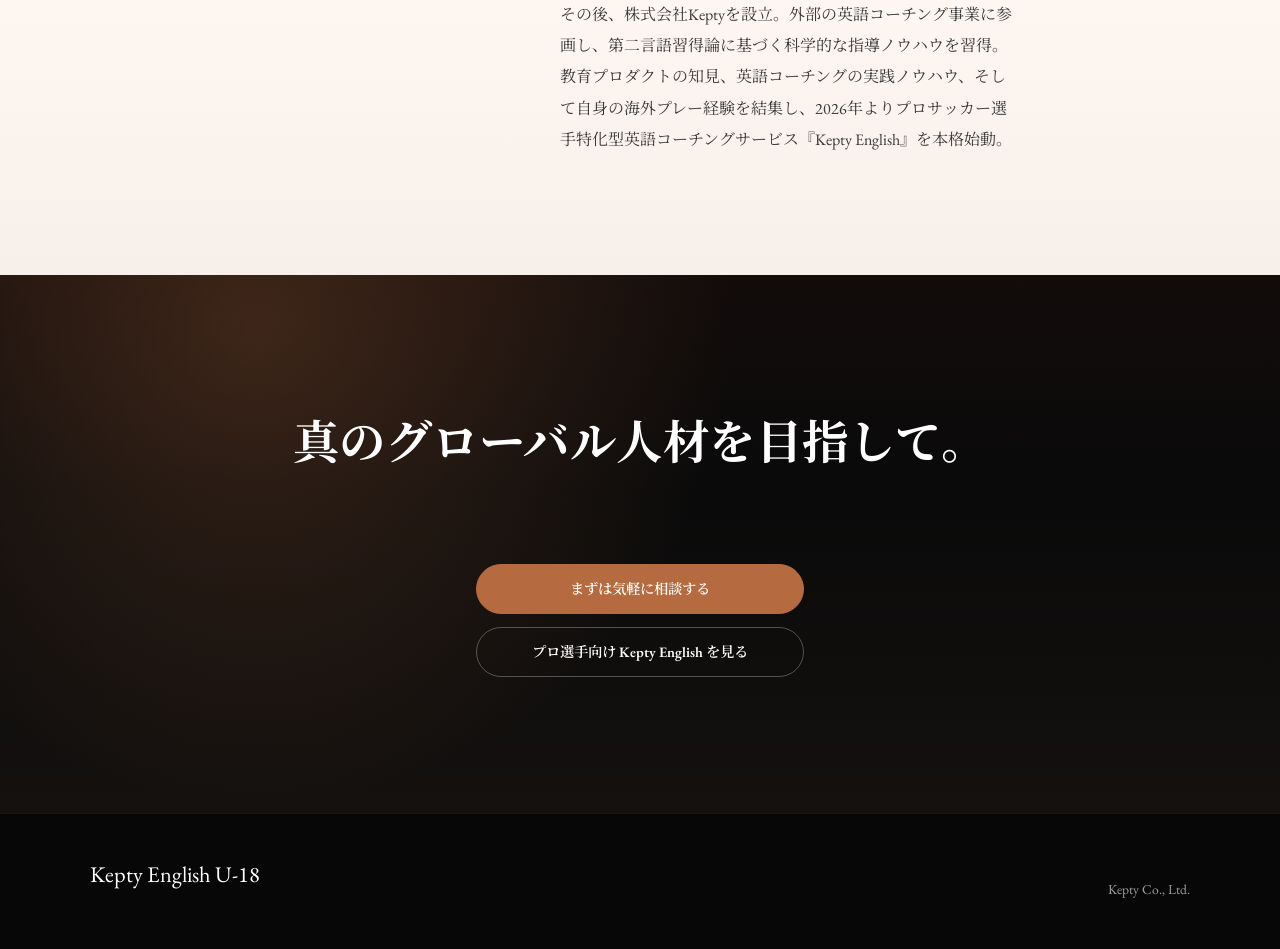
==== commit e806d3b3: "Update index.html" ====
--- a/index.html
+++ b/index.html
@@ -377,10 +377,11 @@
             <article class="overview-item reveal" data-reveal>
               <span class="overview-num" aria-hidden="true">03</span>
               <div class="overview-body">
-                <h3>現役・元プロ選手のメンター制度</h3>
+                <h3>パーソナルコーチング制度</h3>
                 <p>
-                  <span class="em">現役・元プロサッカー選手が、子供たちの専属メンター</span>として英語学習を伴走します。この貴重な接点と圧倒的な刺激の連続が、<span class="em">毎日の学習を止めない爆発的なエンジン</span>になります。
+                  <span class="em">専属の語学学習パーソナルトレーナー</span>が、子供たちのメンターとして伴走します。定期的なミーティングを通して、<span class="em">学習プロセスの調整や課題の明確化、モチベーションの維持</span>を実現します。
                 </p>
+                <p class="section-note">※Advancedプランの方が対象</p>
               </div>
             </article>
 
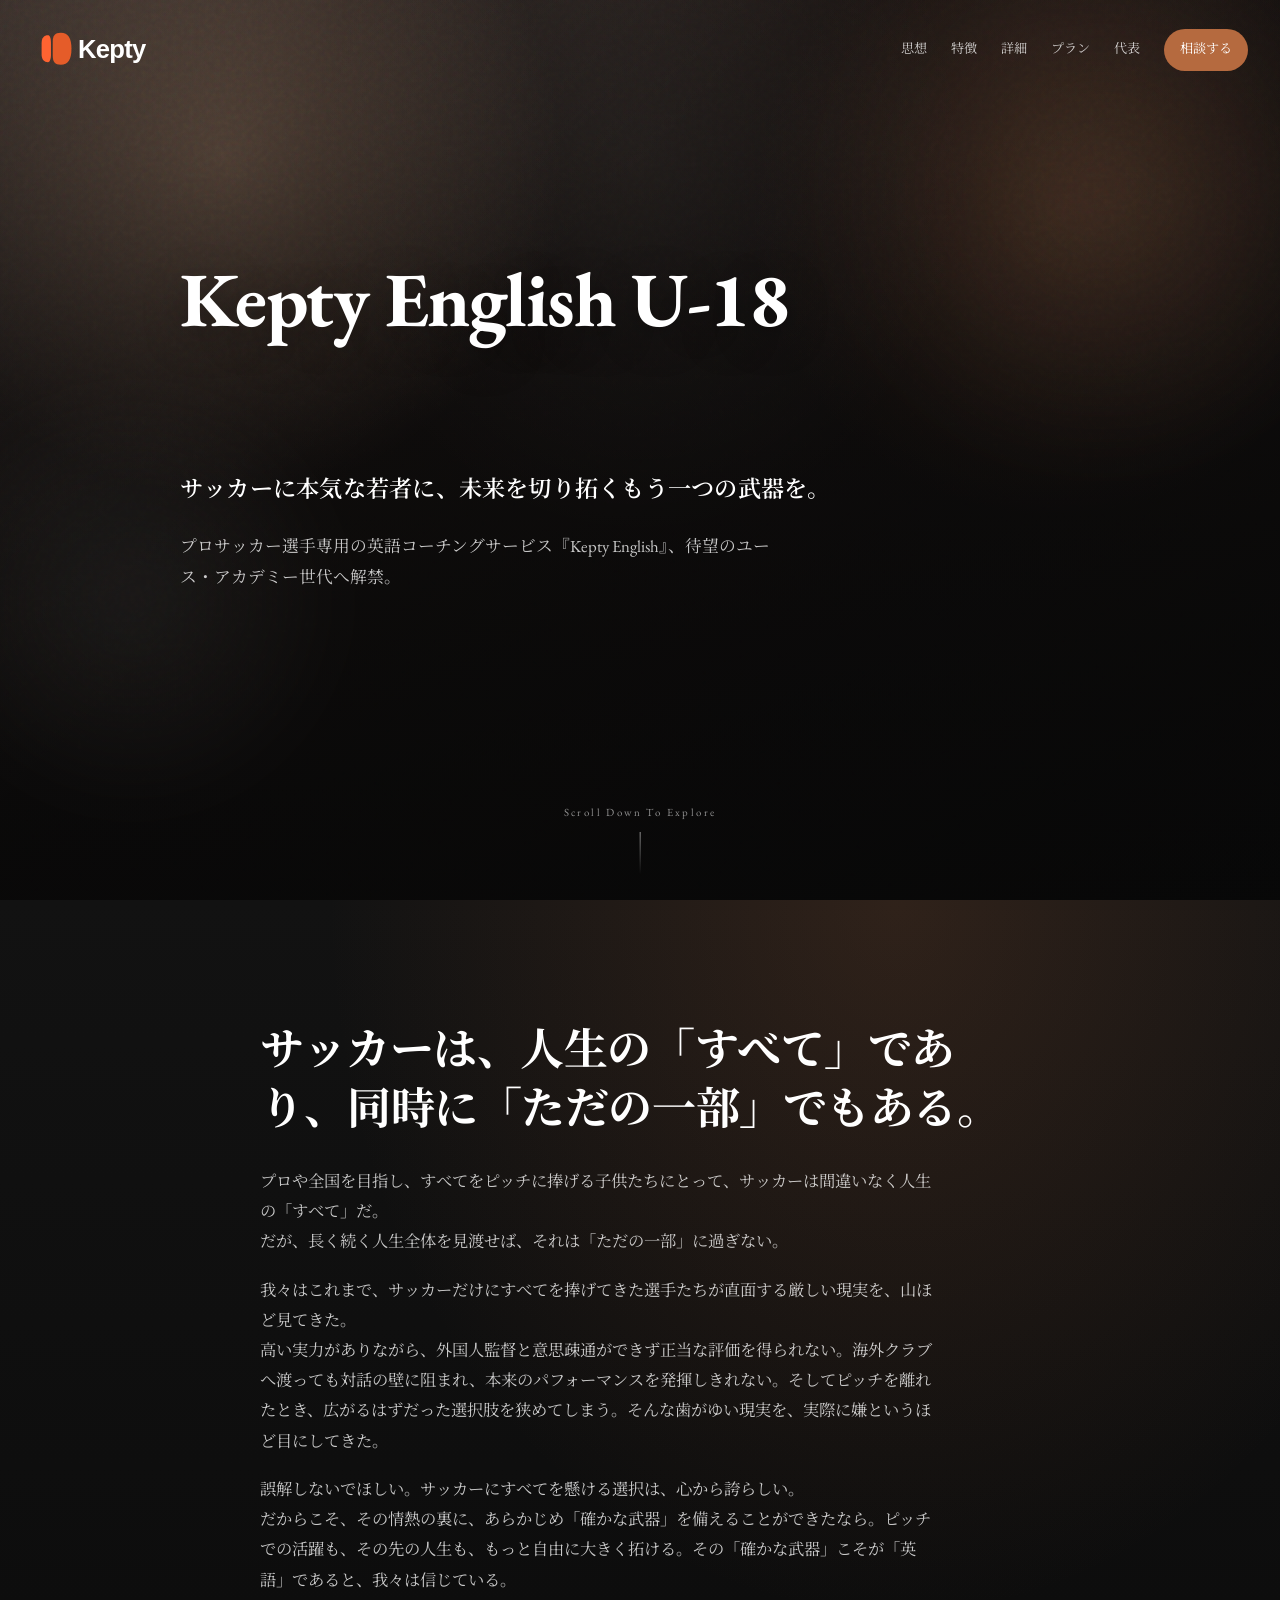
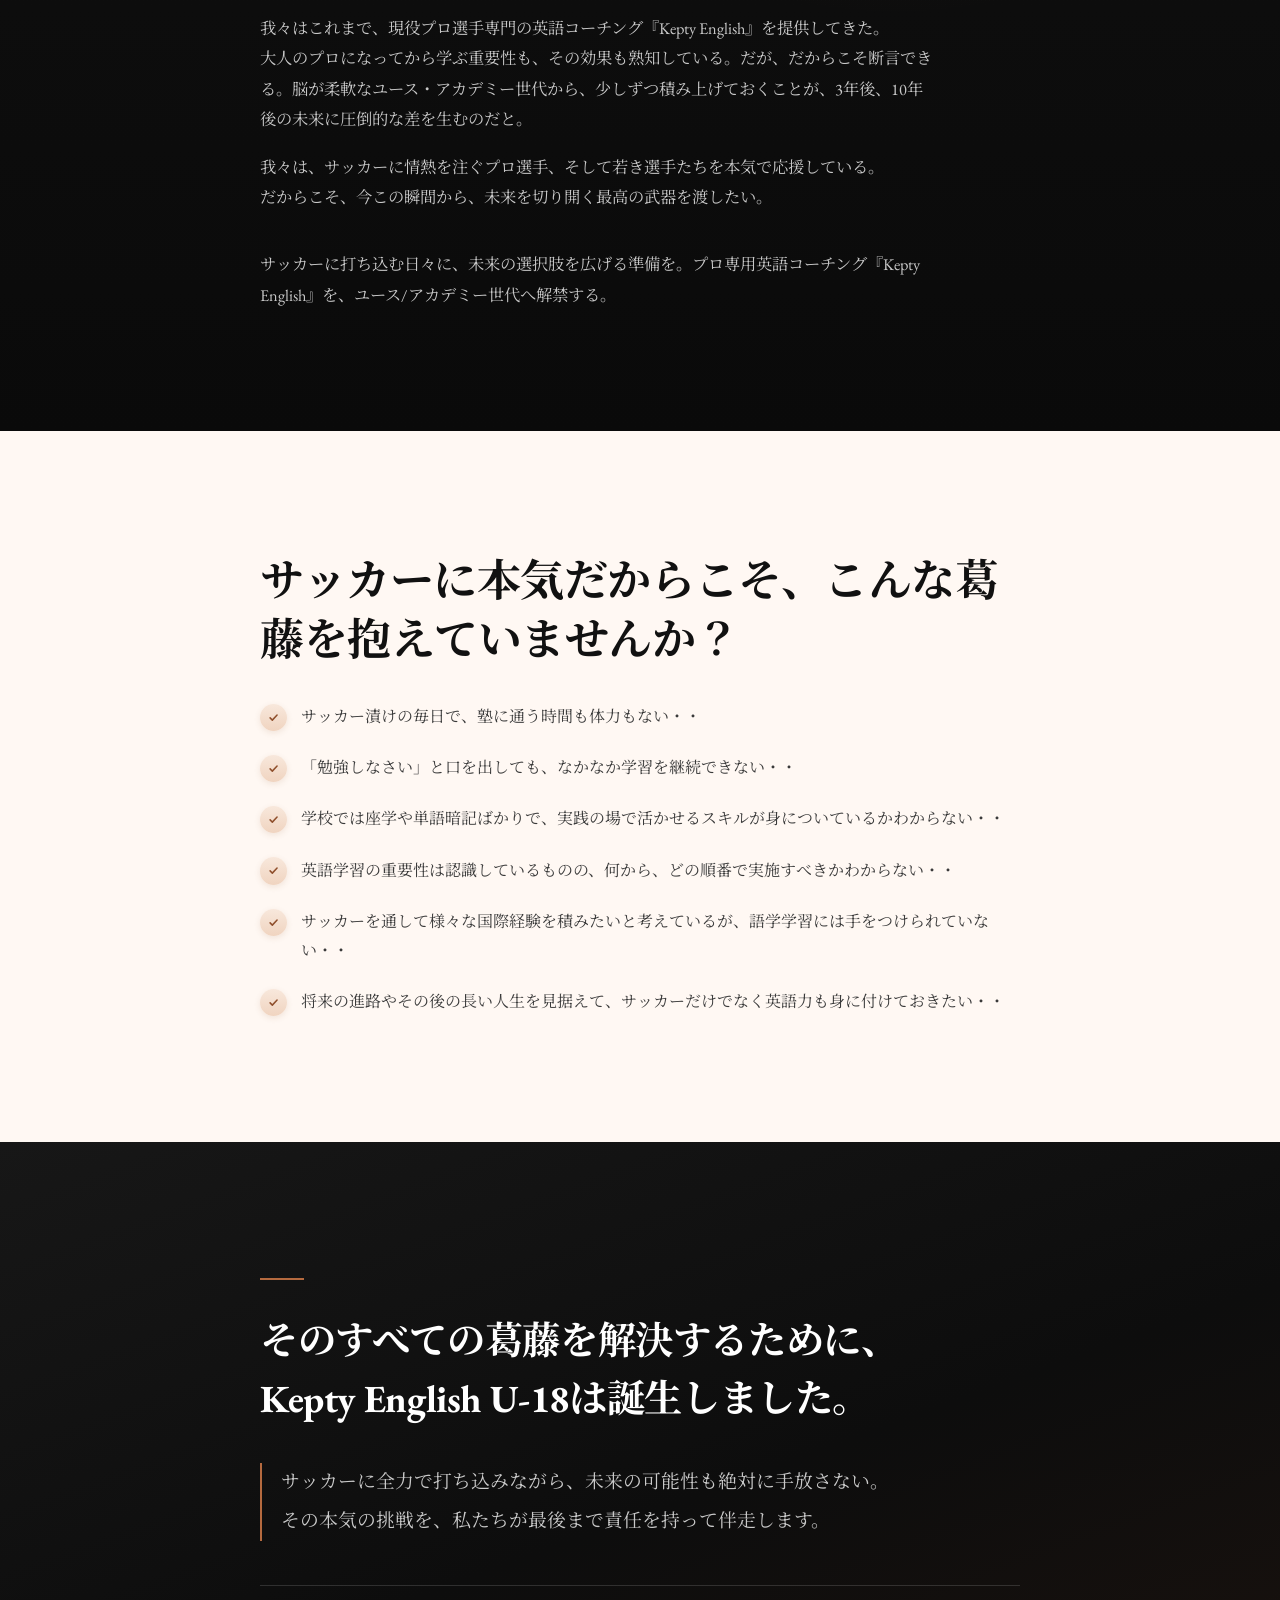
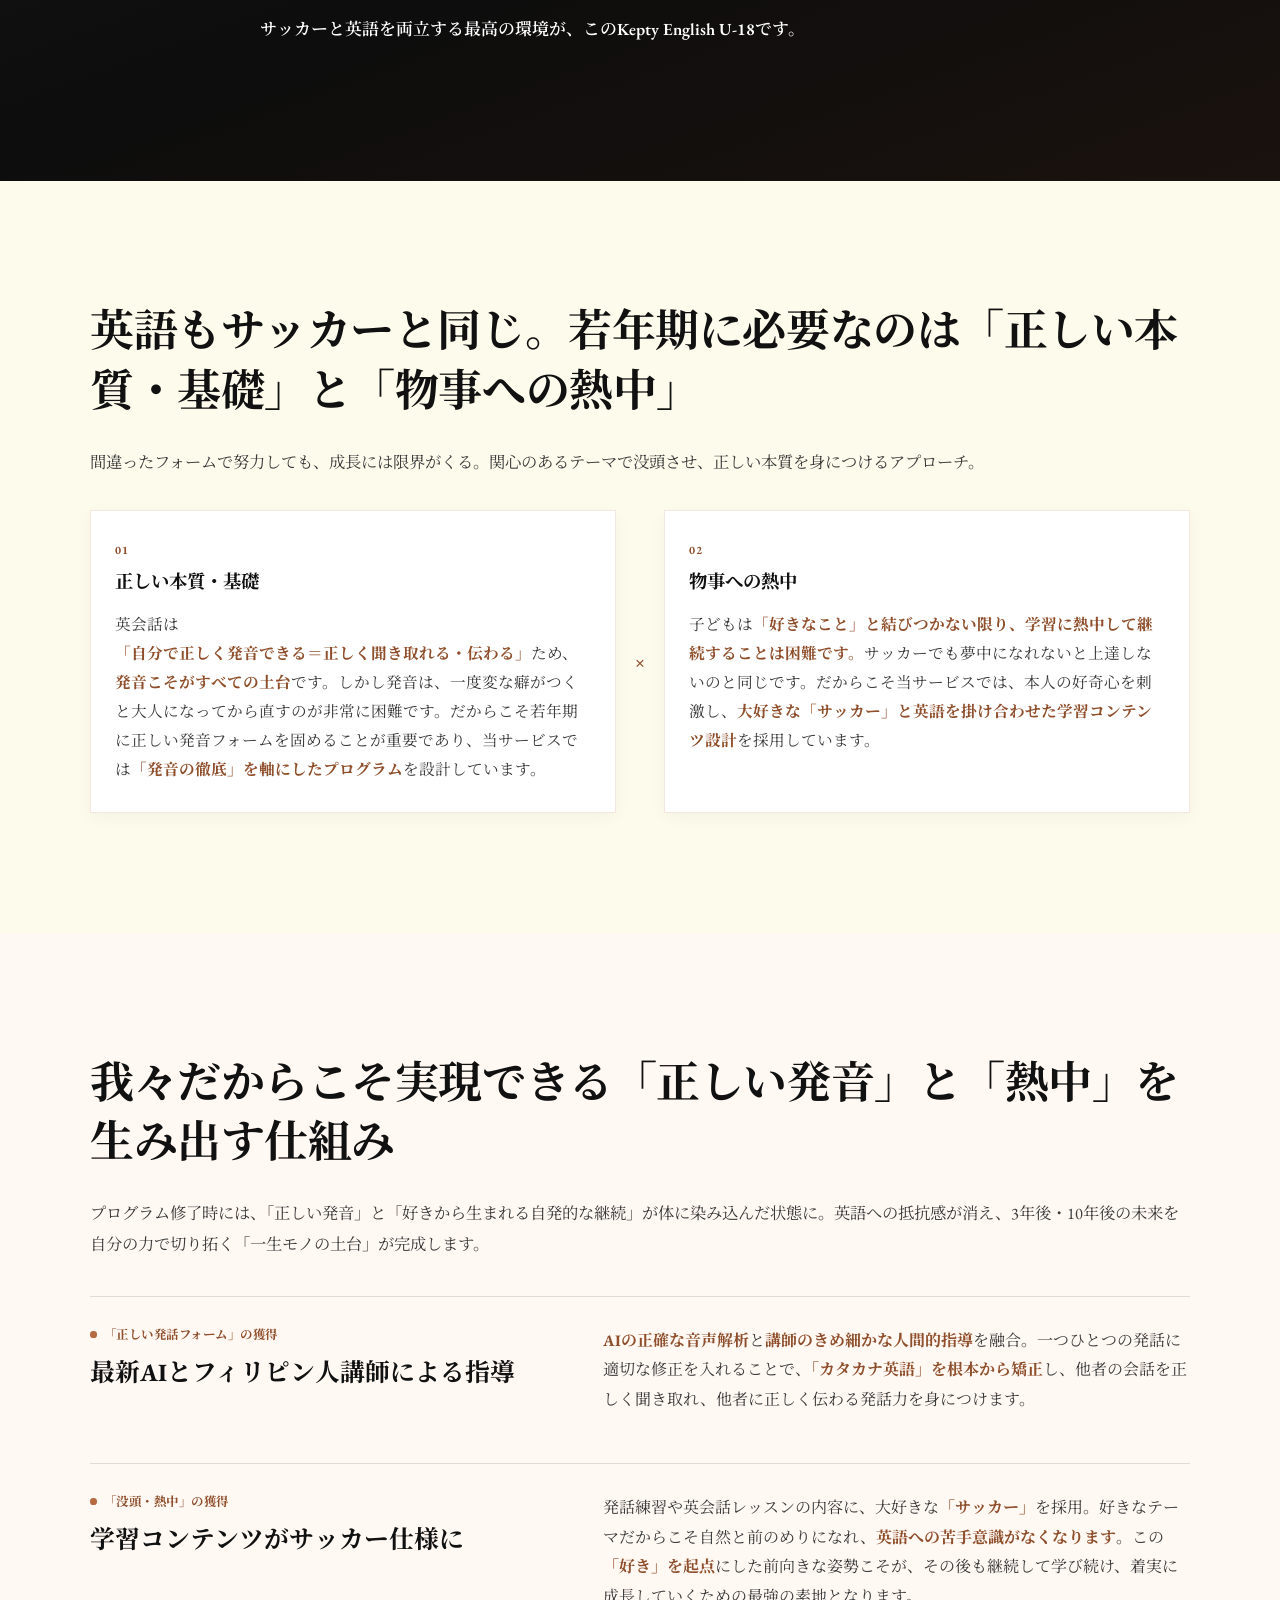
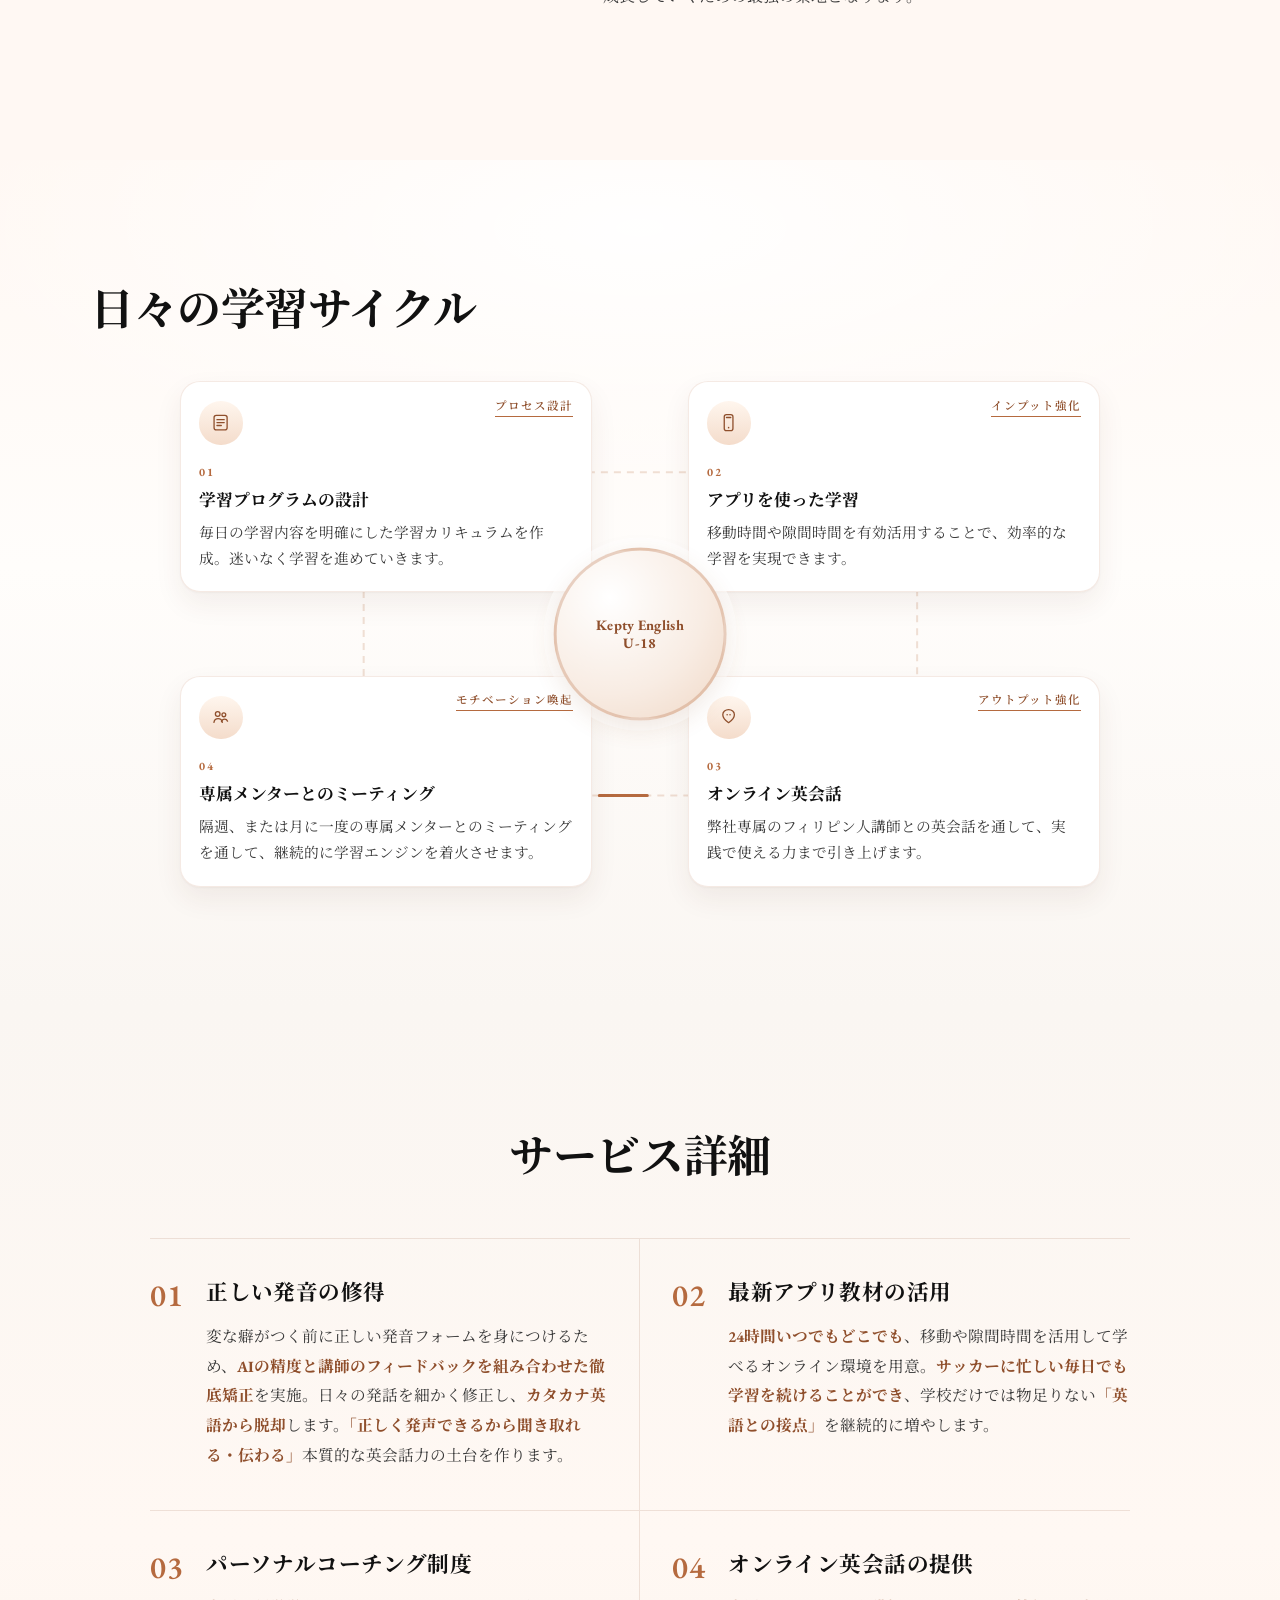
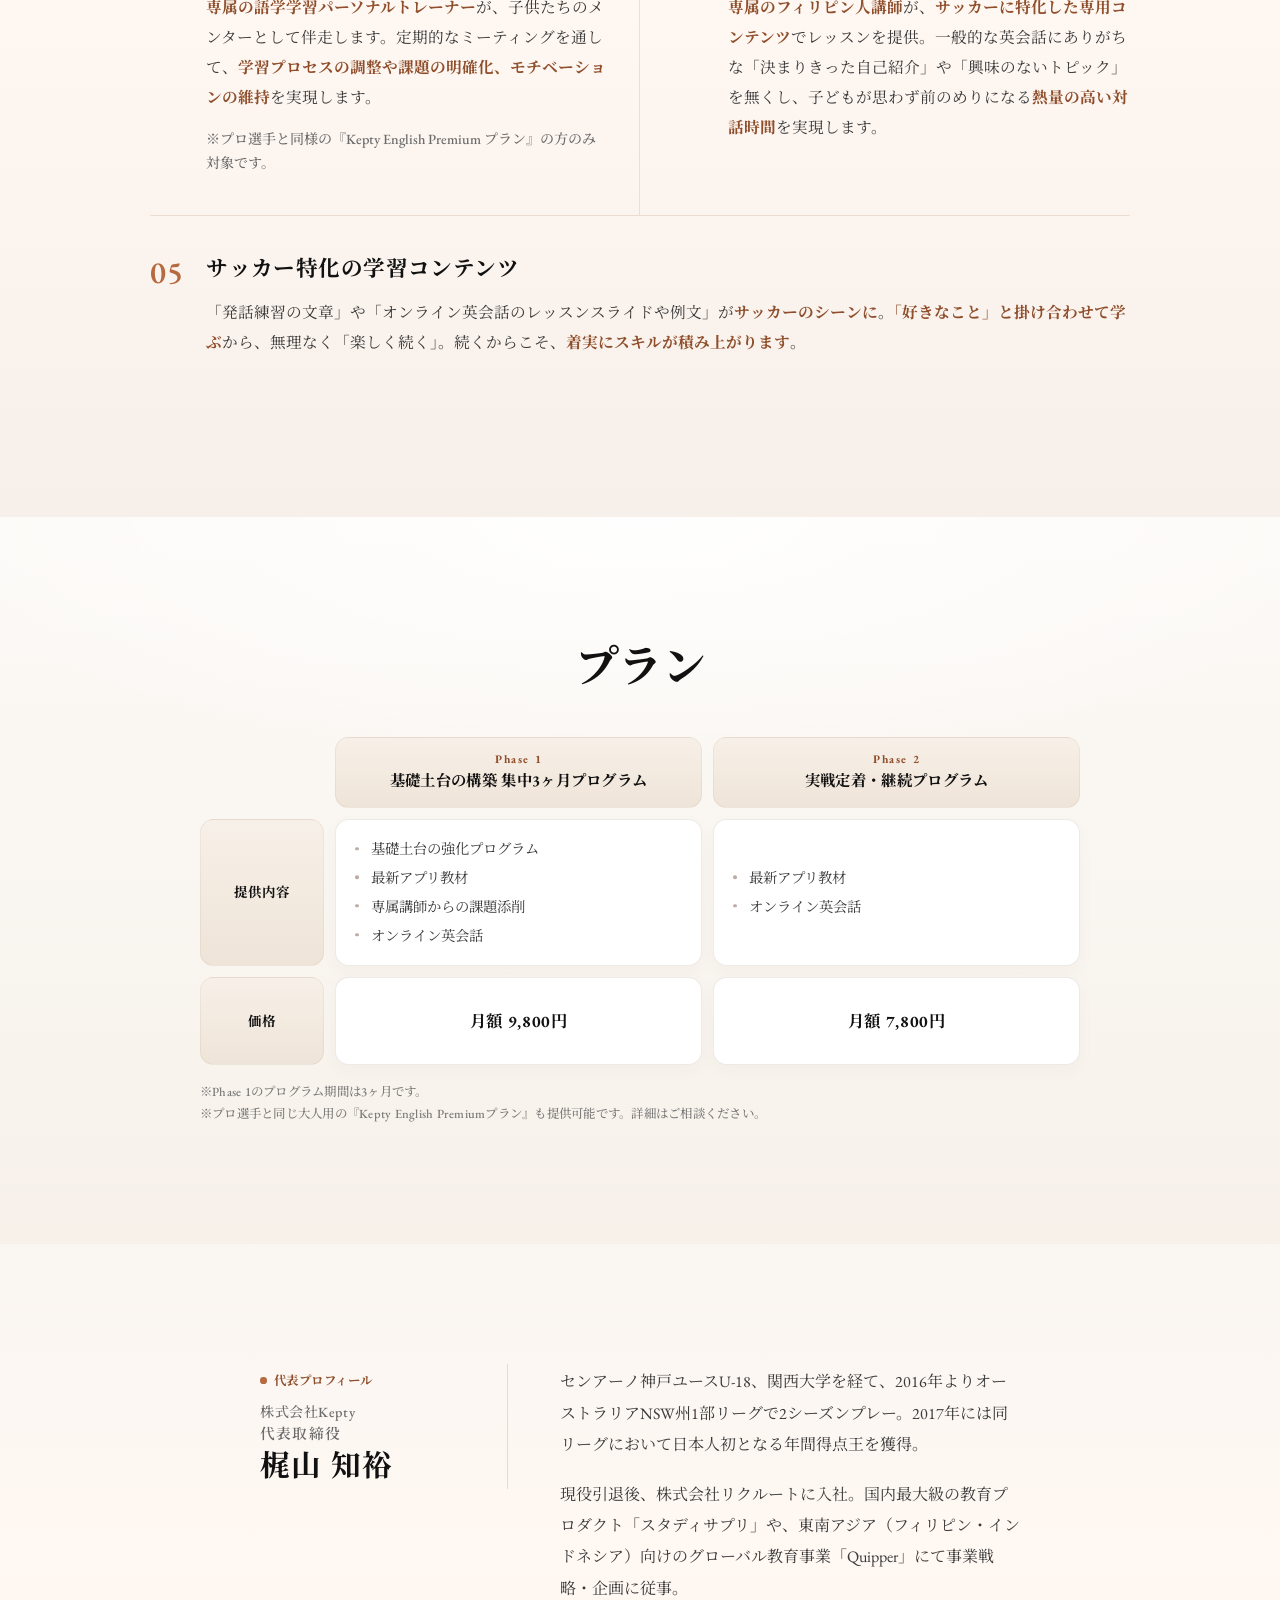
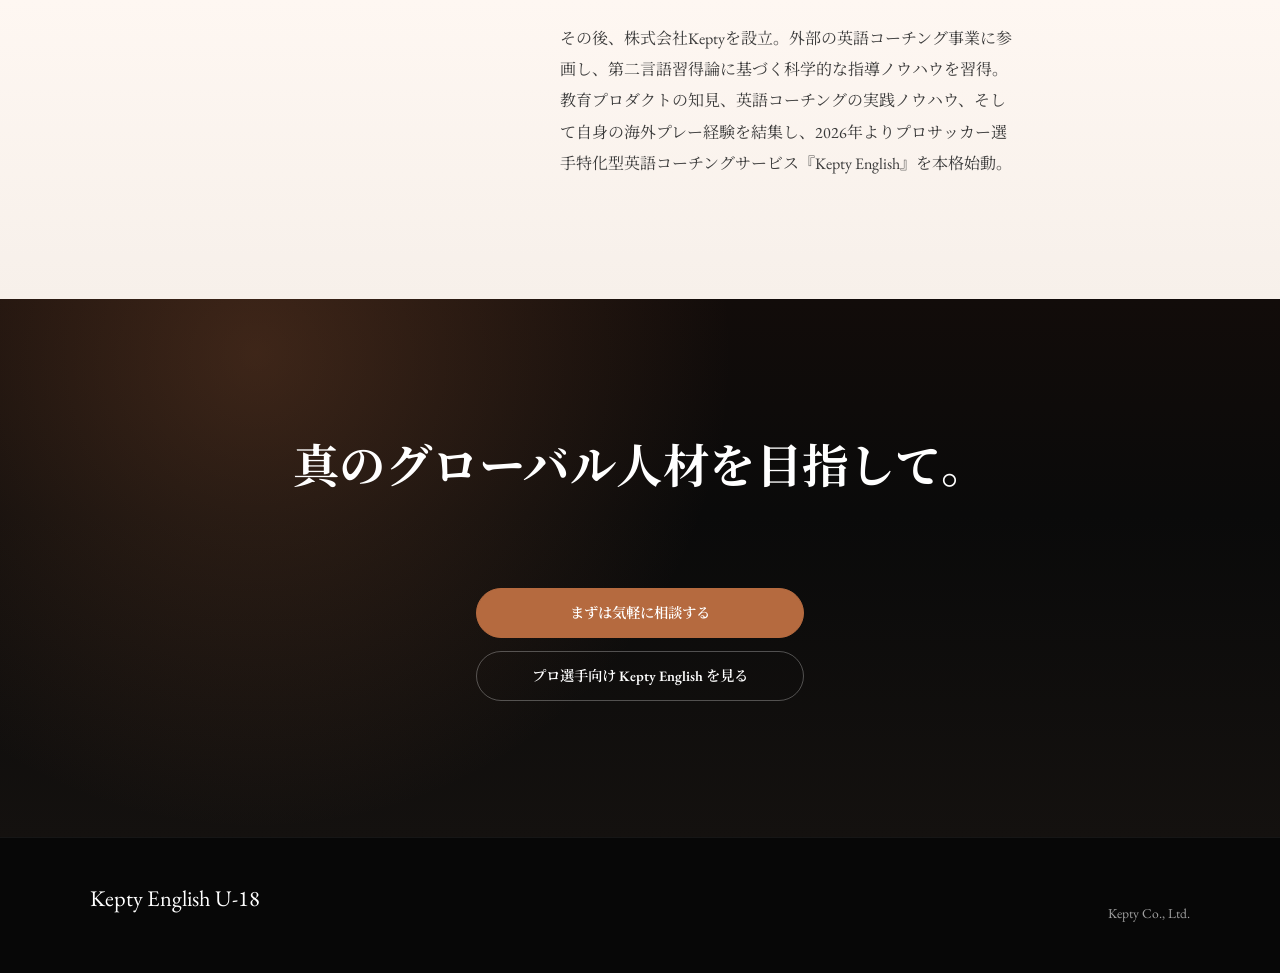
==== commit dad0aef0: "Update index.html" ====
--- a/index.html
+++ b/index.html
@@ -381,7 +381,7 @@
                 <p>
                   <span class="em">専属の語学学習パーソナルトレーナー</span>が、子供たちのメンターとして伴走します。定期的なミーティングを通して、<span class="em">学習プロセスの調整や課題の明確化、モチベーションの維持</span>を実現します。
                 </p>
-                <p class="section-note">※Advancedプランの方が対象</p>
+                <p class="section-note">※プロ選手と同様の『Kepty English Premium プラン』の方のみ対象です。</p>
               </div>
             </article>
 
@@ -904,7 +904,7 @@
 
           <p class="plans-footnote reveal" data-reveal>
             ※Phase 1のプログラム期間は3ヶ月です。<br>
-            ※プロ選手と同じ大人用 Kepty English のプランも提供可能です。詳細はご相談ください。
+            ※プロ選手と同じ大人用の『Kepty English Premiumプラン』も提供可能です。詳細はご相談ください。
           </p>
         </div>
       </section>
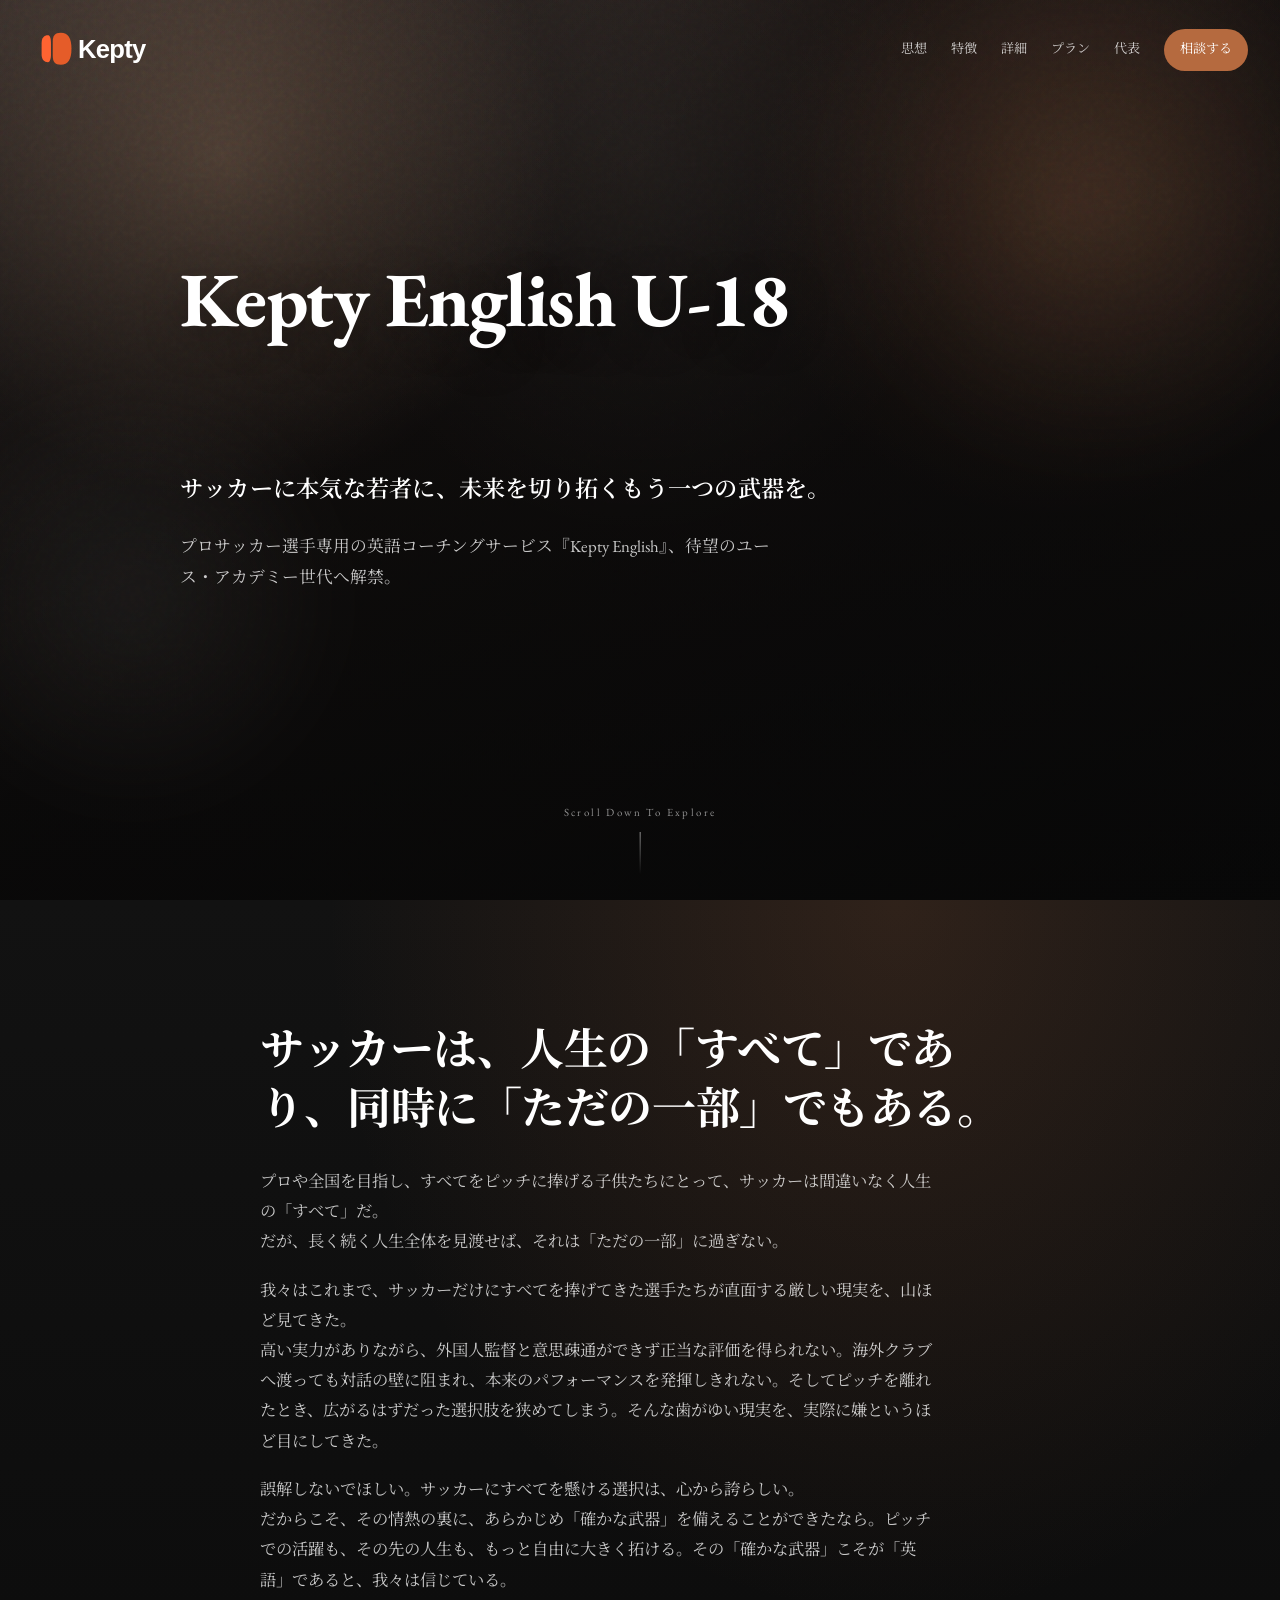
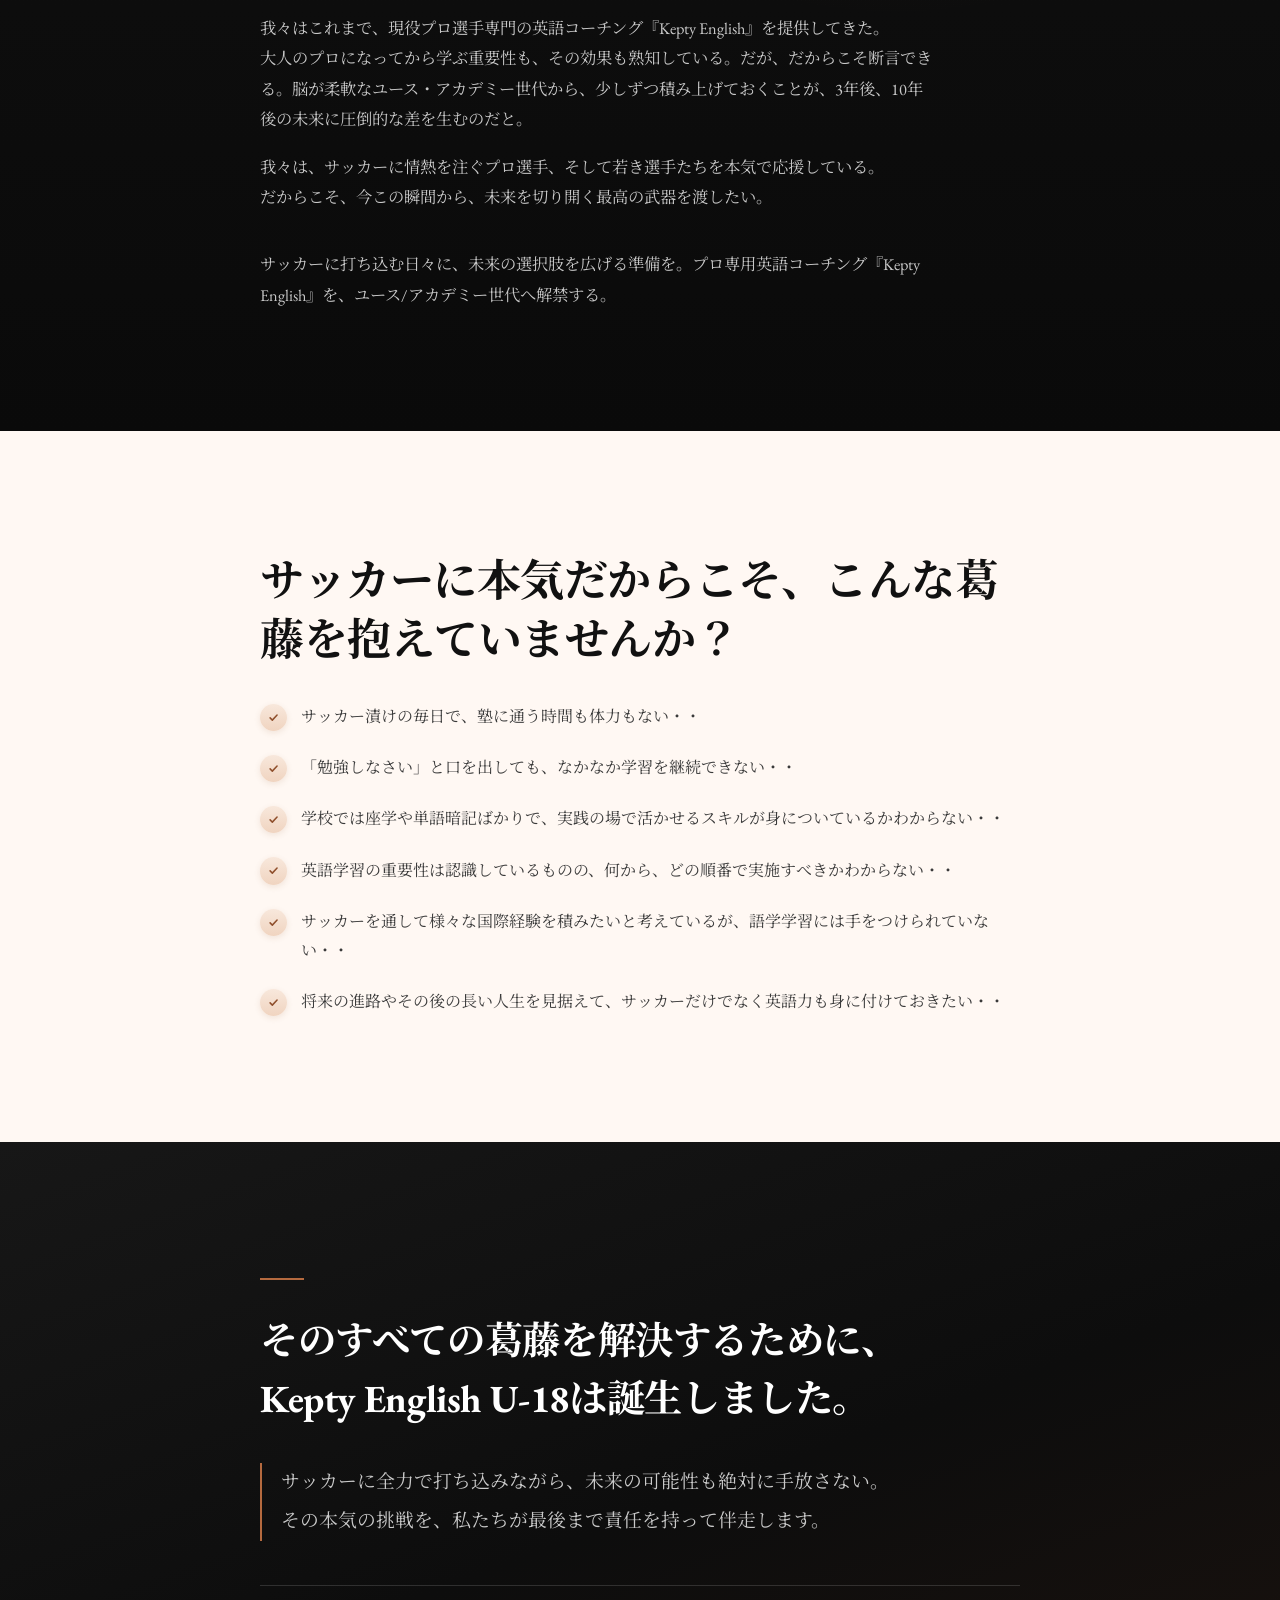
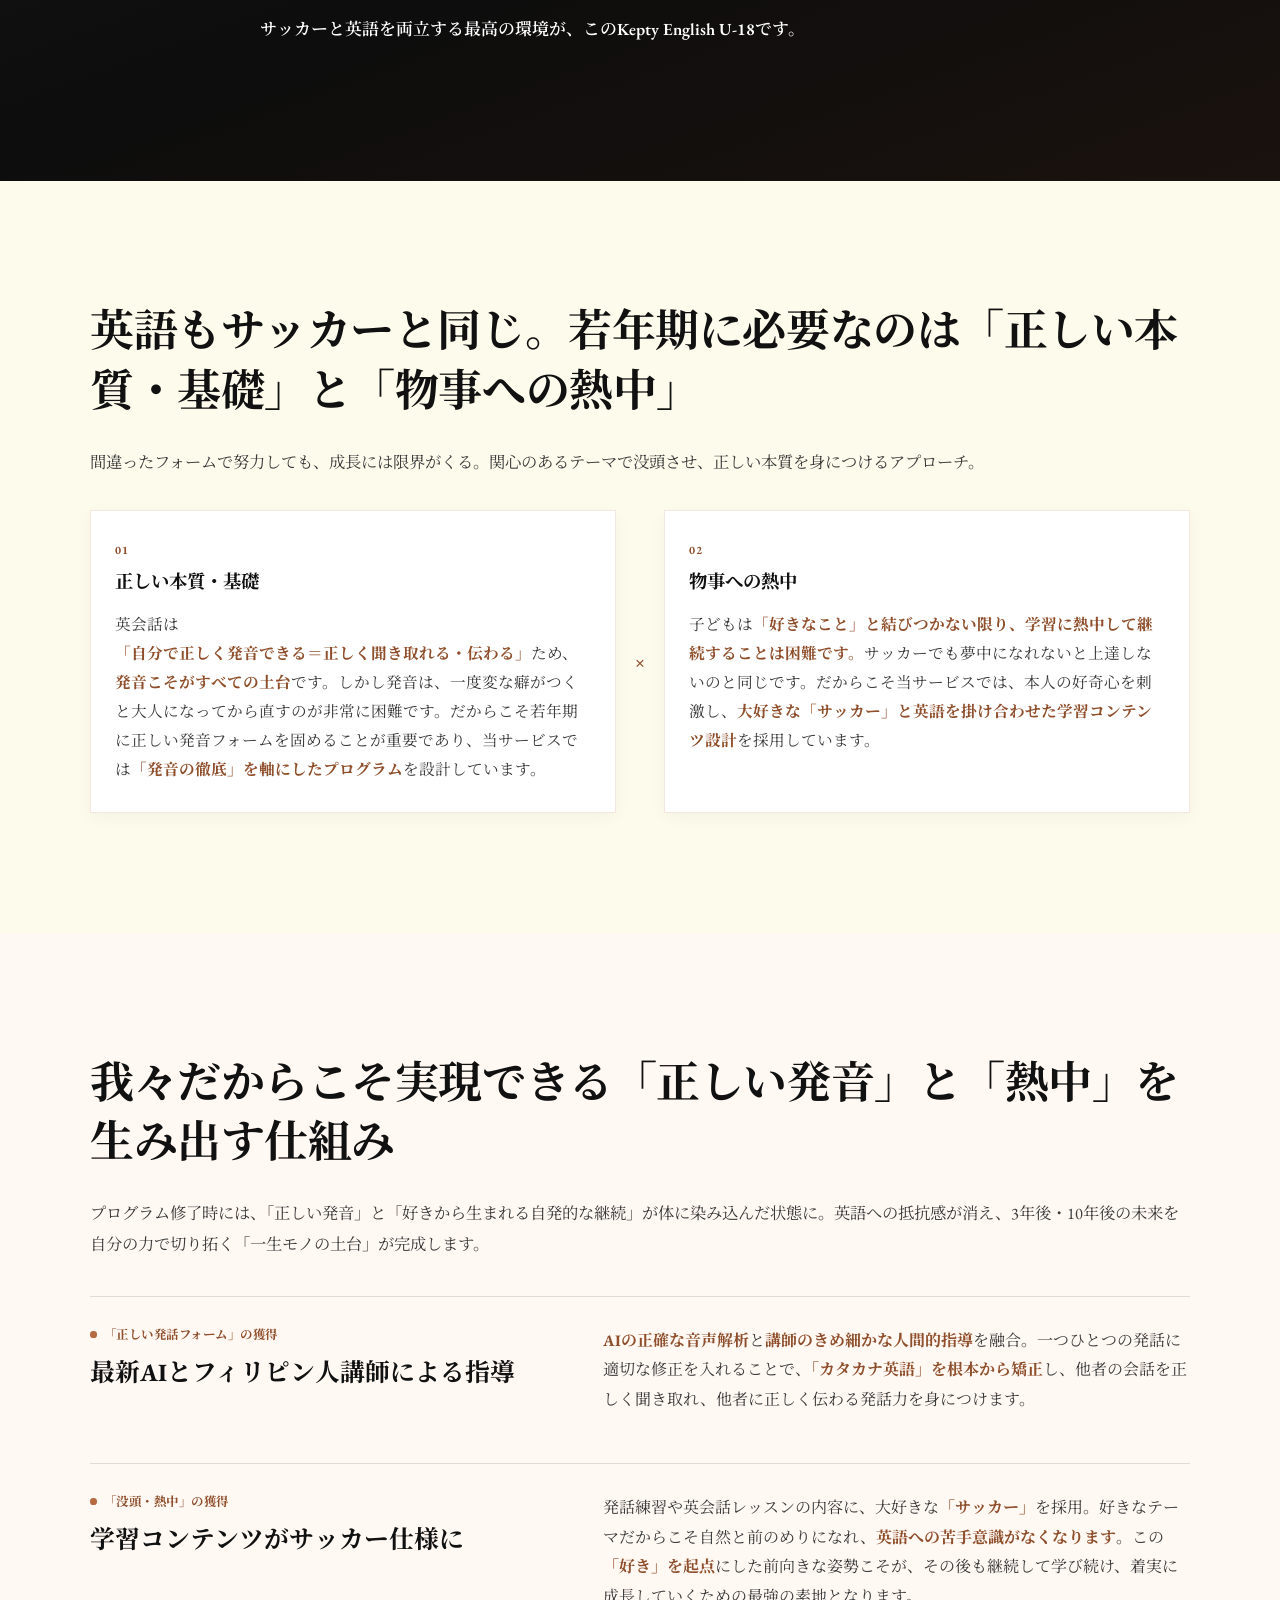
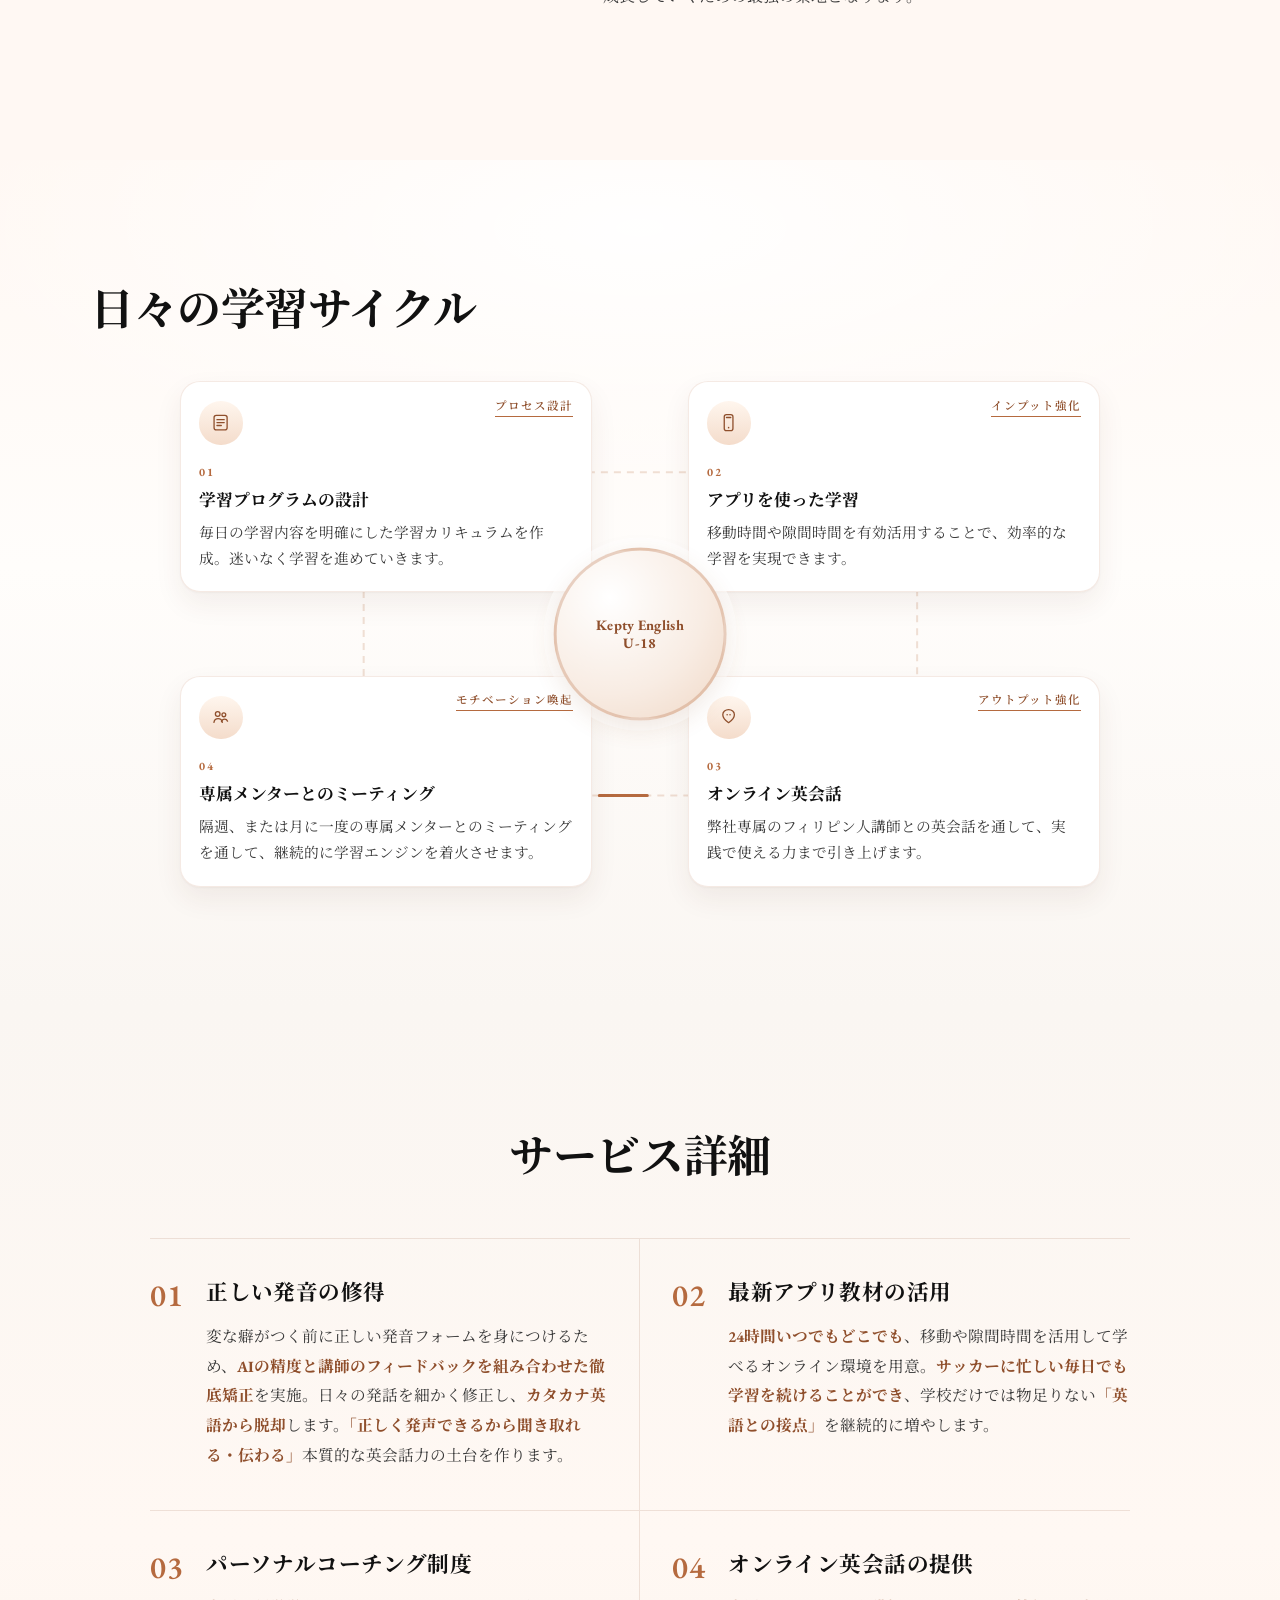
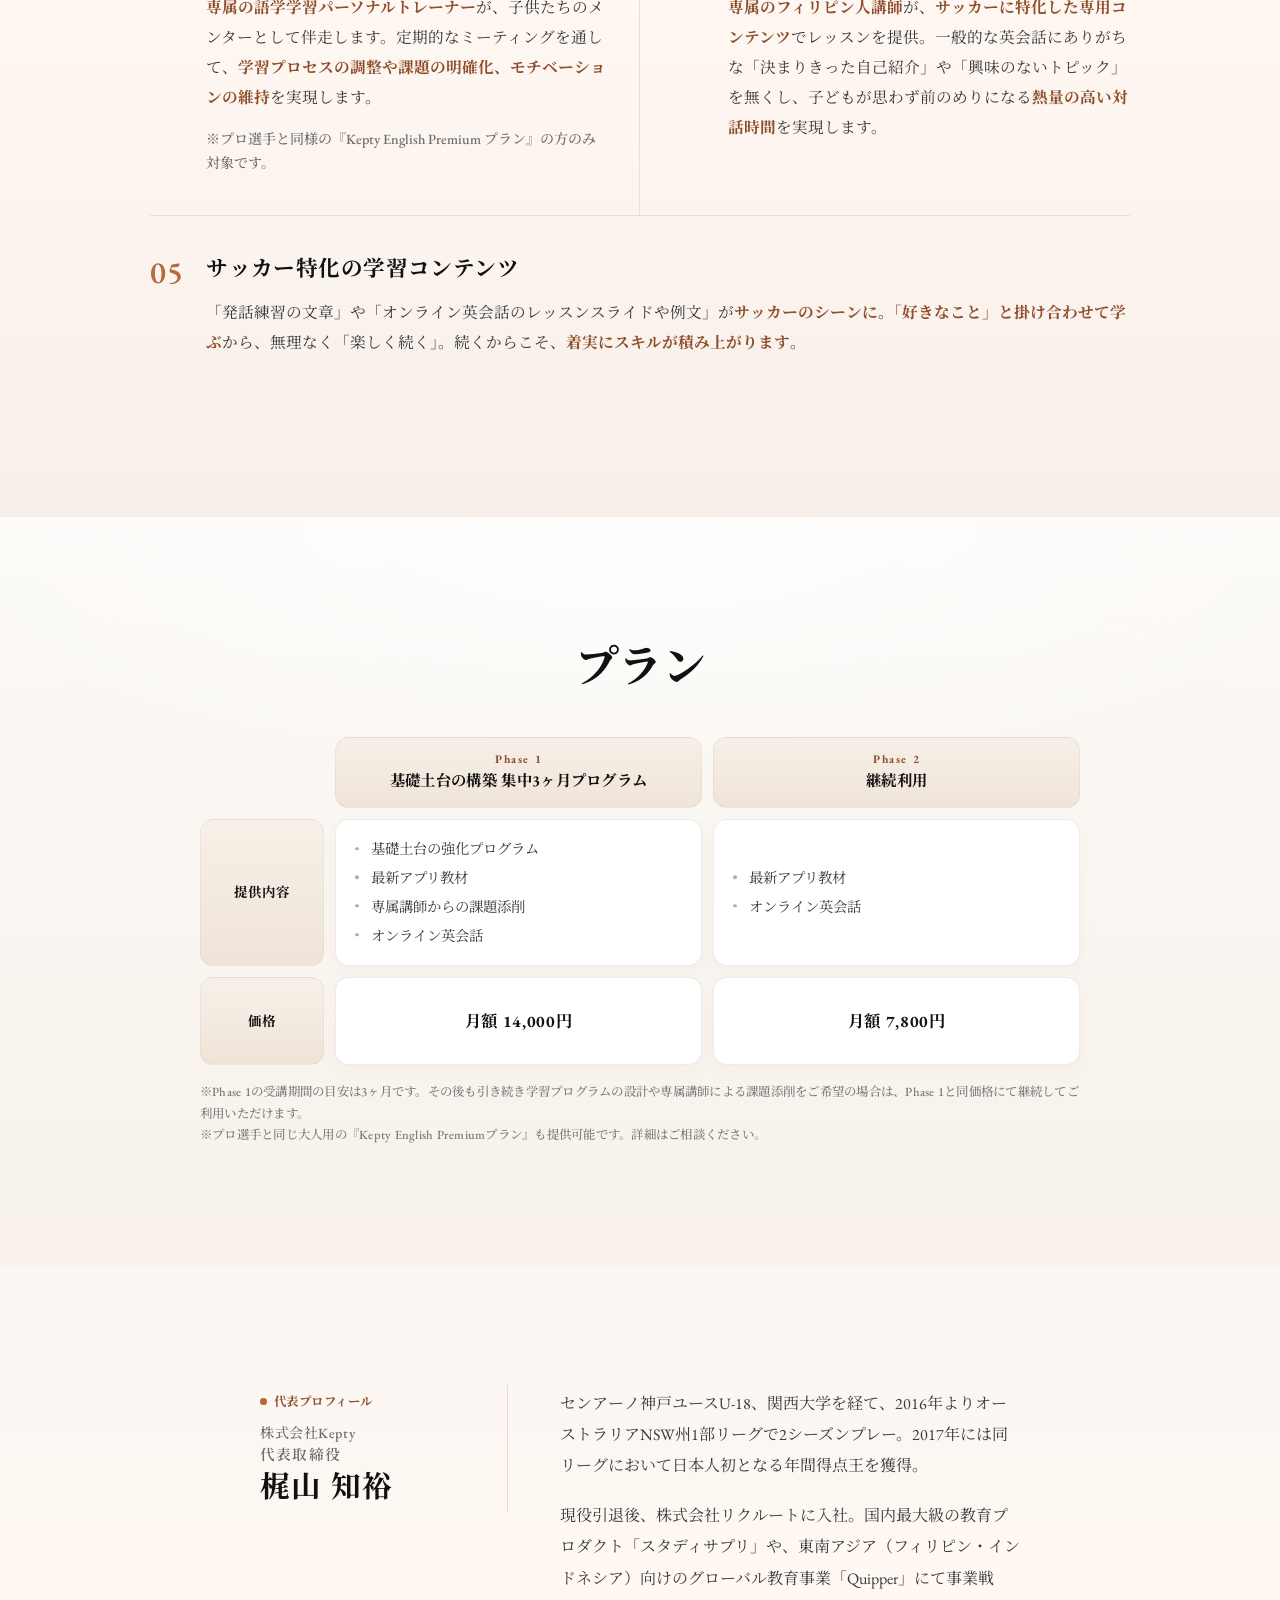
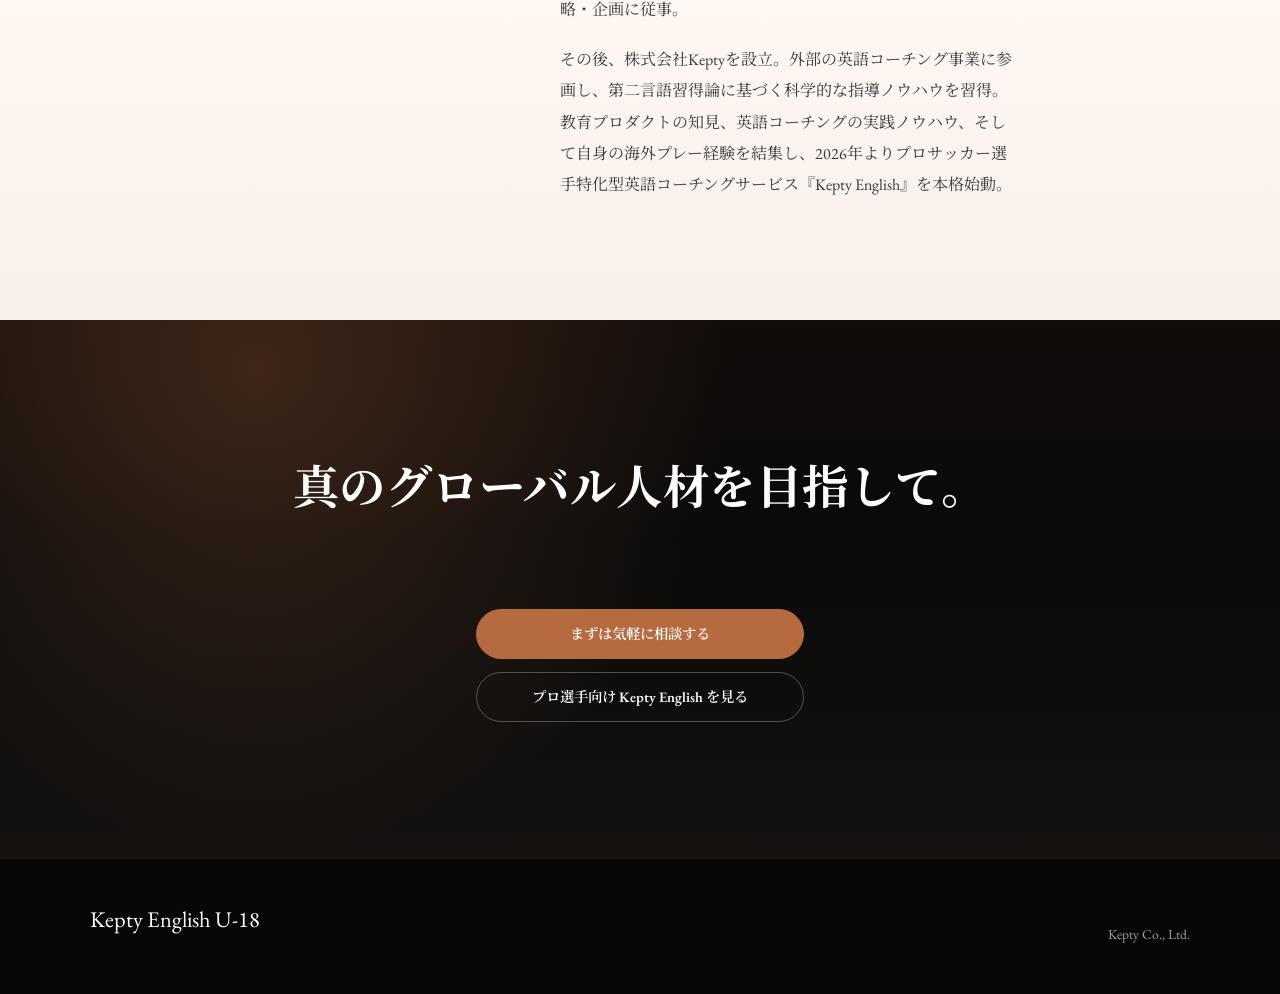
==== commit 9e1f5ffb: "Update index.html" ====
--- a/index.html
+++ b/index.html
@@ -577,7 +577,7 @@
                     <th class="sub" colspan="2">費用<br /><span class="cat-note">（6ヶ月換算）</span></th>
                     <td class="cell-price" data-label="集団塾">約15万〜25万円</td>
                     <td class="cell-price" data-label="個別塾">約23万〜36万円</td>
-                    <td class="cell-price" data-label="Kepty English">52,800円</td>
+                    <td class="cell-price" data-label="Kepty English">65,400円</td>
                   </tr>
                 </tbody>
               </table>
@@ -702,7 +702,7 @@
                     <th class="sub" colspan="2">費用<br /><span class="cat-note">（6ヶ月換算）</span></th>
                     <td class="cell-price" data-label="集団塾">約20万〜35万円</td>
                     <td class="cell-price" data-label="個別塾">約30万〜50万円</td>
-                    <td class="cell-price" data-label="Kepty English">52,800円</td>
+                    <td class="cell-price" data-label="Kepty English">65,400円</td>
                   </tr>
                 </tbody>
               </table>
@@ -827,7 +827,7 @@
                     <th class="sub" colspan="2">費用<br /><span class="cat-note">（6ヶ月換算）</span></th>
                     <td class="cell-price" data-label="グループ">約14万〜22万円</td>
                     <td class="cell-price" data-label="マンツーマン">約33万〜55万円</td>
-                    <td class="cell-price" data-label="Kepty English">52,800円</td>
+                    <td class="cell-price" data-label="Kepty English">65,400円</td>
                   </tr>
                 </tbody>
               </table>
@@ -857,7 +857,7 @@
               </div>
               <div class="plans-head plans-head-continue" role="columnheader">
                 <span class="plans-phase">Phase 2</span>
-                <span class="plans-phase-name">実戦定着・継続プログラム</span>
+                <span class="plans-phase-name">継続利用</span>
               </div>
               <div class="plans-label plans-label-body" role="rowheader">提供内容</div>
               <div class="plans-label plans-label-price" role="rowheader">価格</div>
@@ -877,7 +877,7 @@
                 </div>
                 <div class="plans-cell plans-price" data-label="価格" role="cell">
                   <div class="plans-price-stack">
-                    <span class="plans-price-main">月額 9,800円</span>
+                    <span class="plans-price-main">月額 14,000円</span>
                   </div>
                 </div>
               </article>
@@ -885,7 +885,7 @@
               <article class="plans-card plans-card-continue">
                 <h3 class="plans-card-title">
                   <span class="plans-phase">Phase 2</span>
-                  <span class="plans-phase-name">実戦定着・継続プログラム</span>
+                  <span class="plans-phase-name">継続利用</span>
                 </h3>
                 <div class="plans-cell plans-cell-body plans-cell-center" data-label="提供内容" role="cell">
                   <ul class="plans-list">
@@ -903,7 +903,7 @@
           </div>
 
           <p class="plans-footnote reveal" data-reveal>
-            ※Phase 1のプログラム期間は3ヶ月です。<br>
+            ※Phase 1の受講期間の目安は3ヶ月です。その後も引き続き学習プログラムの設計や専属講師による課題添削をご希望の場合は、Phase 1と同価格にて継続してご利用いただけます。<br>
             ※プロ選手と同じ大人用の『Kepty English Premiumプラン』も提供可能です。詳細はご相談ください。
           </p>
         </div>
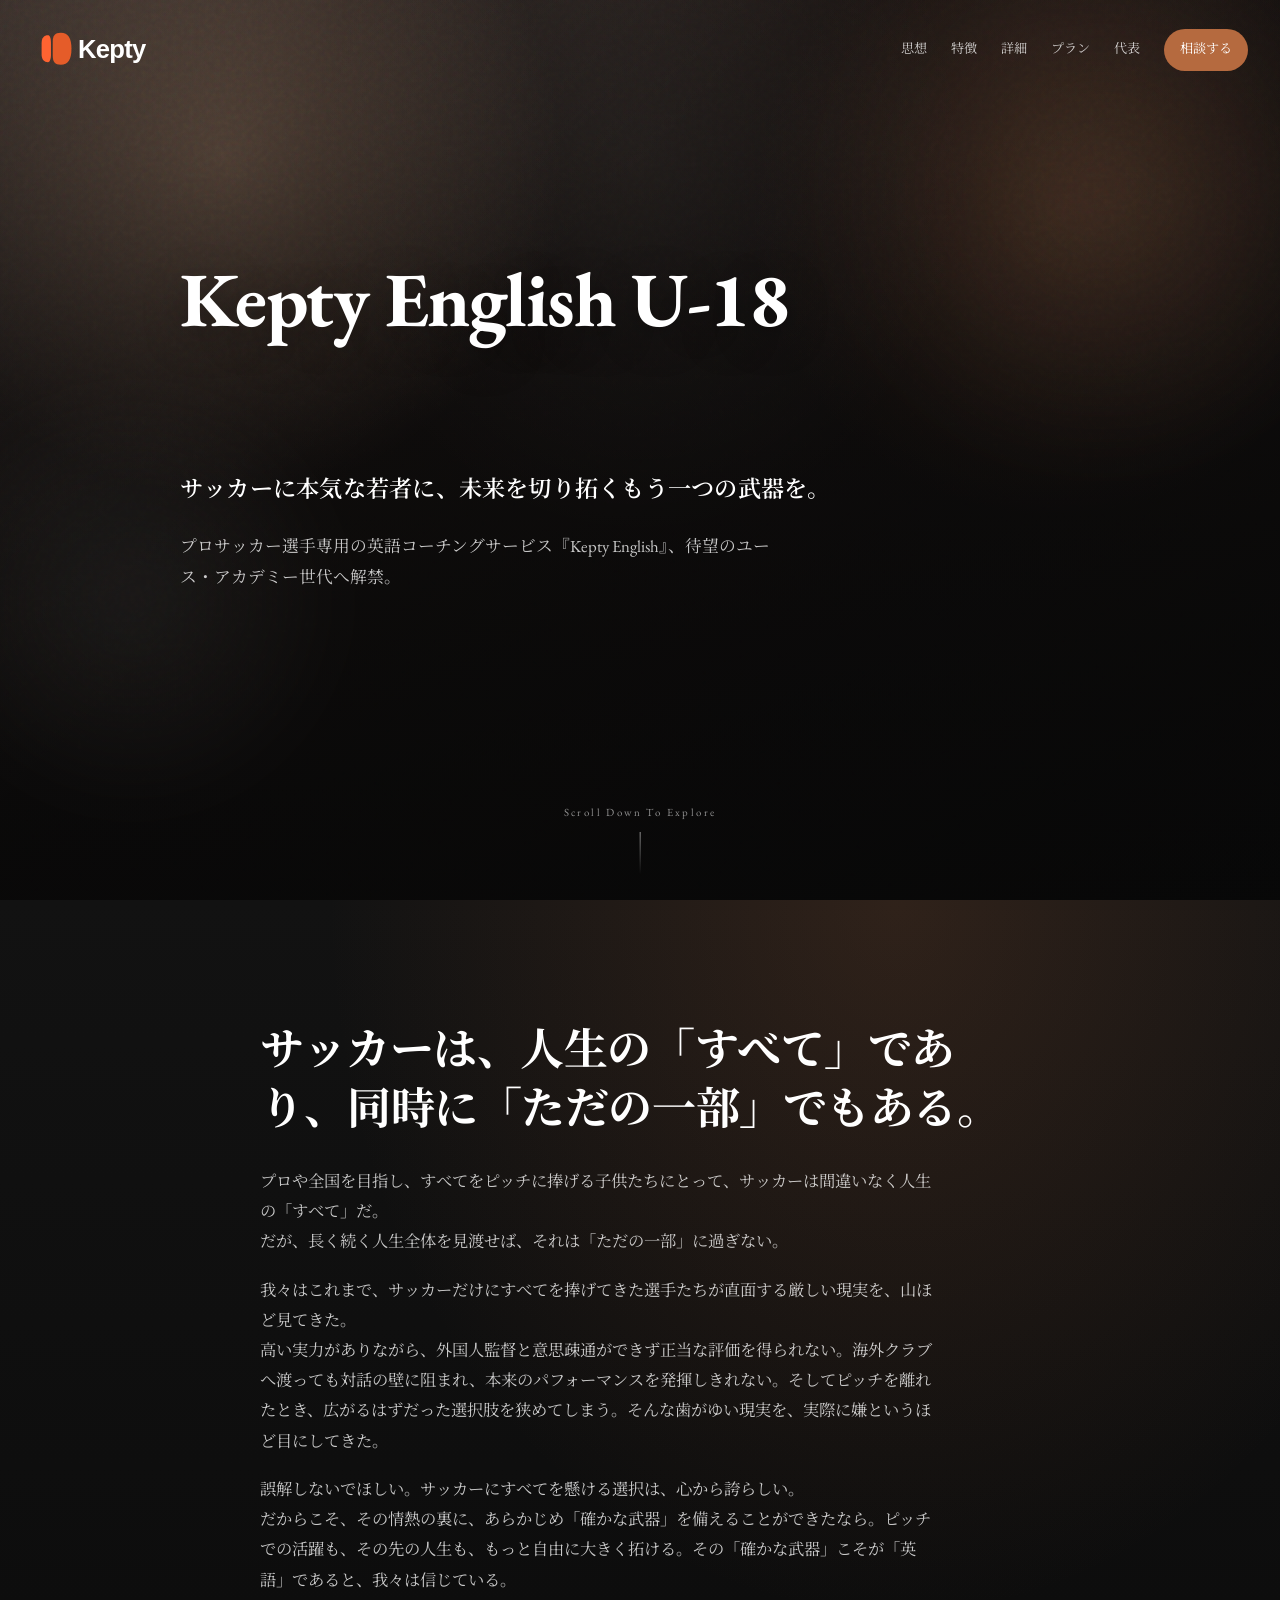
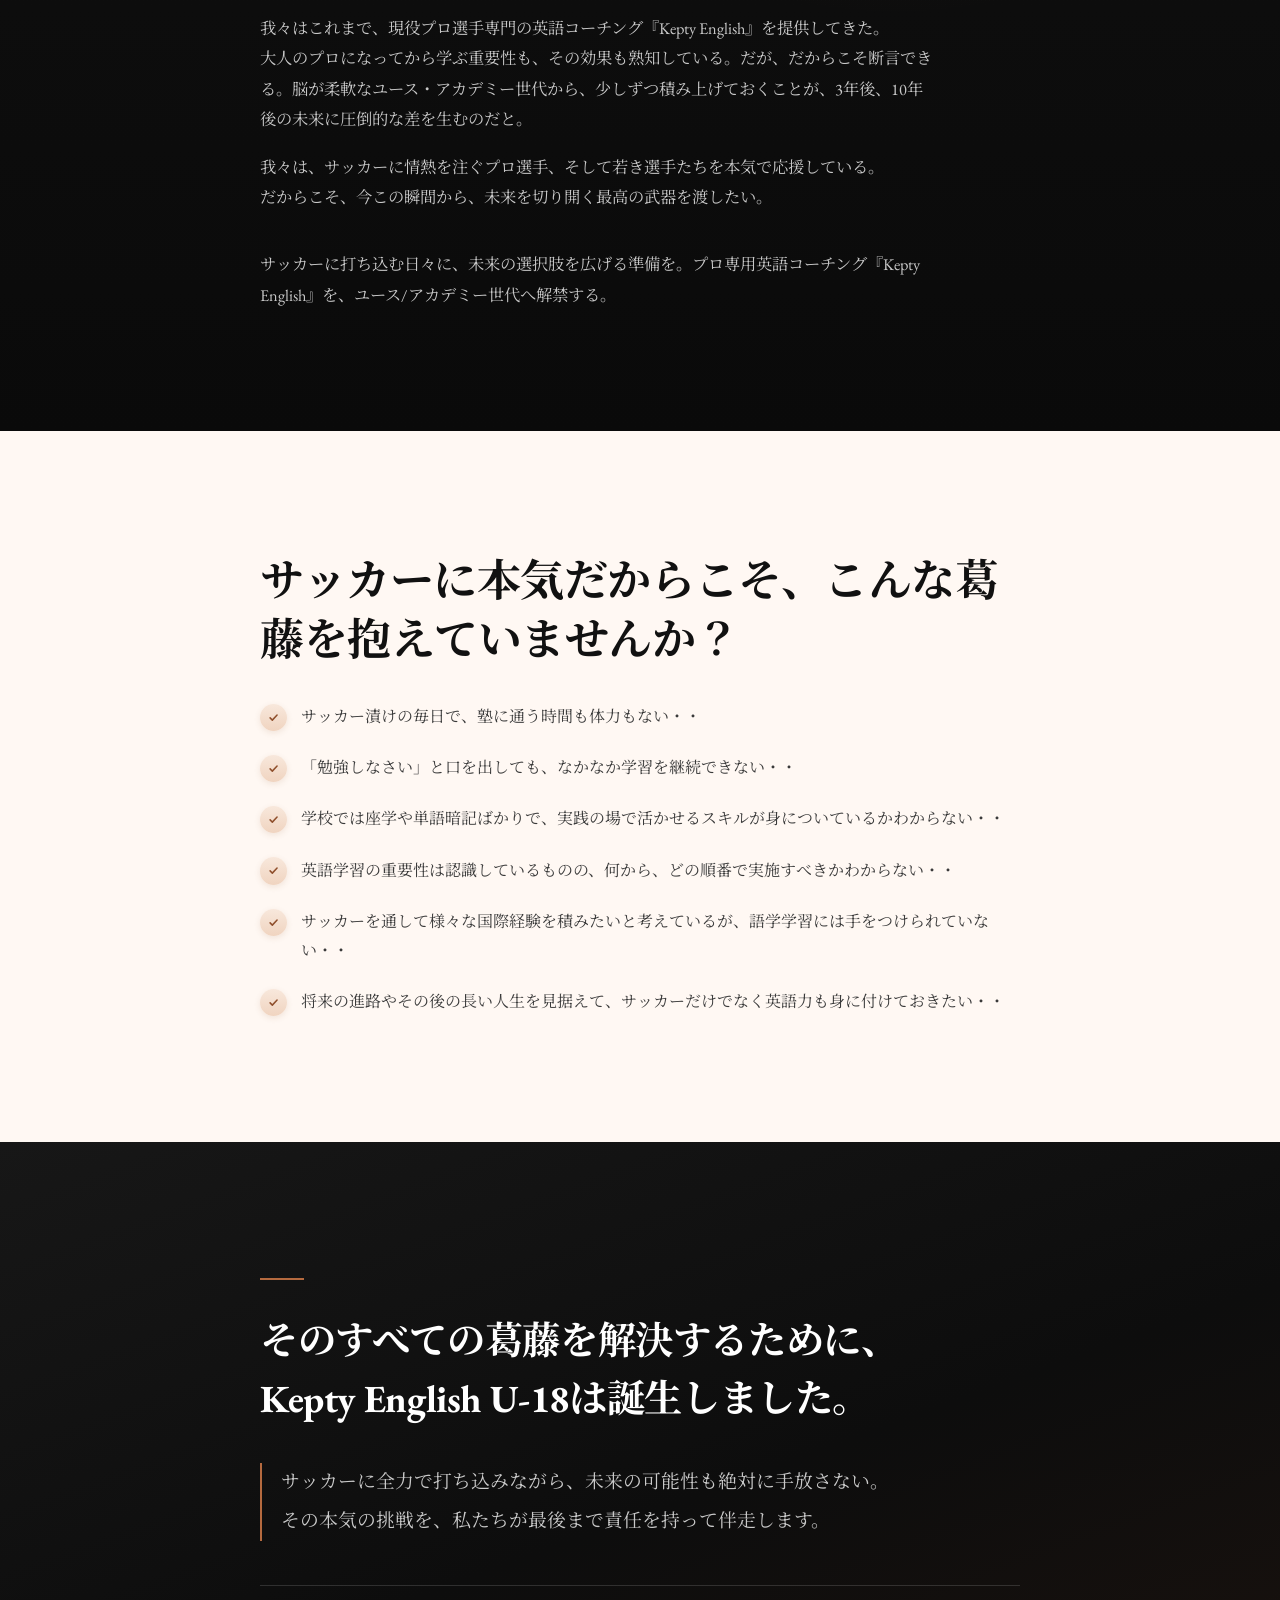
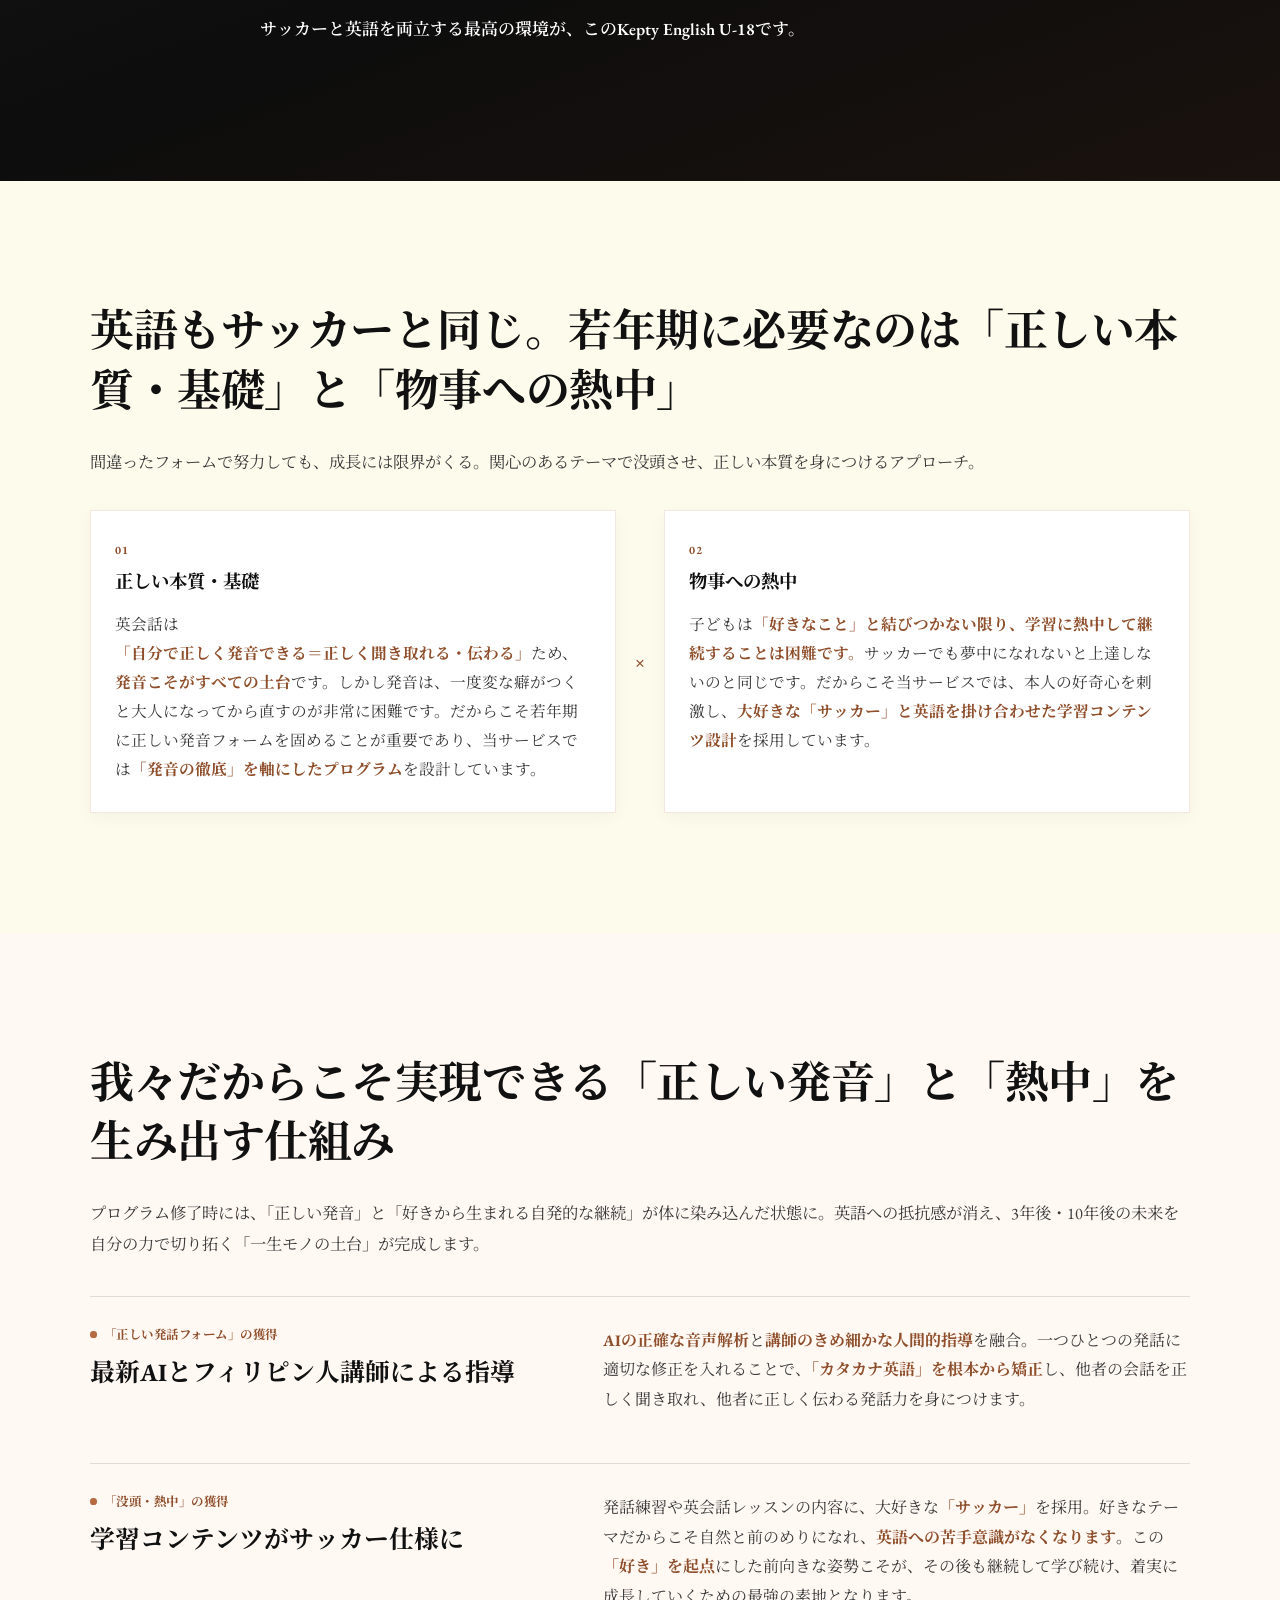
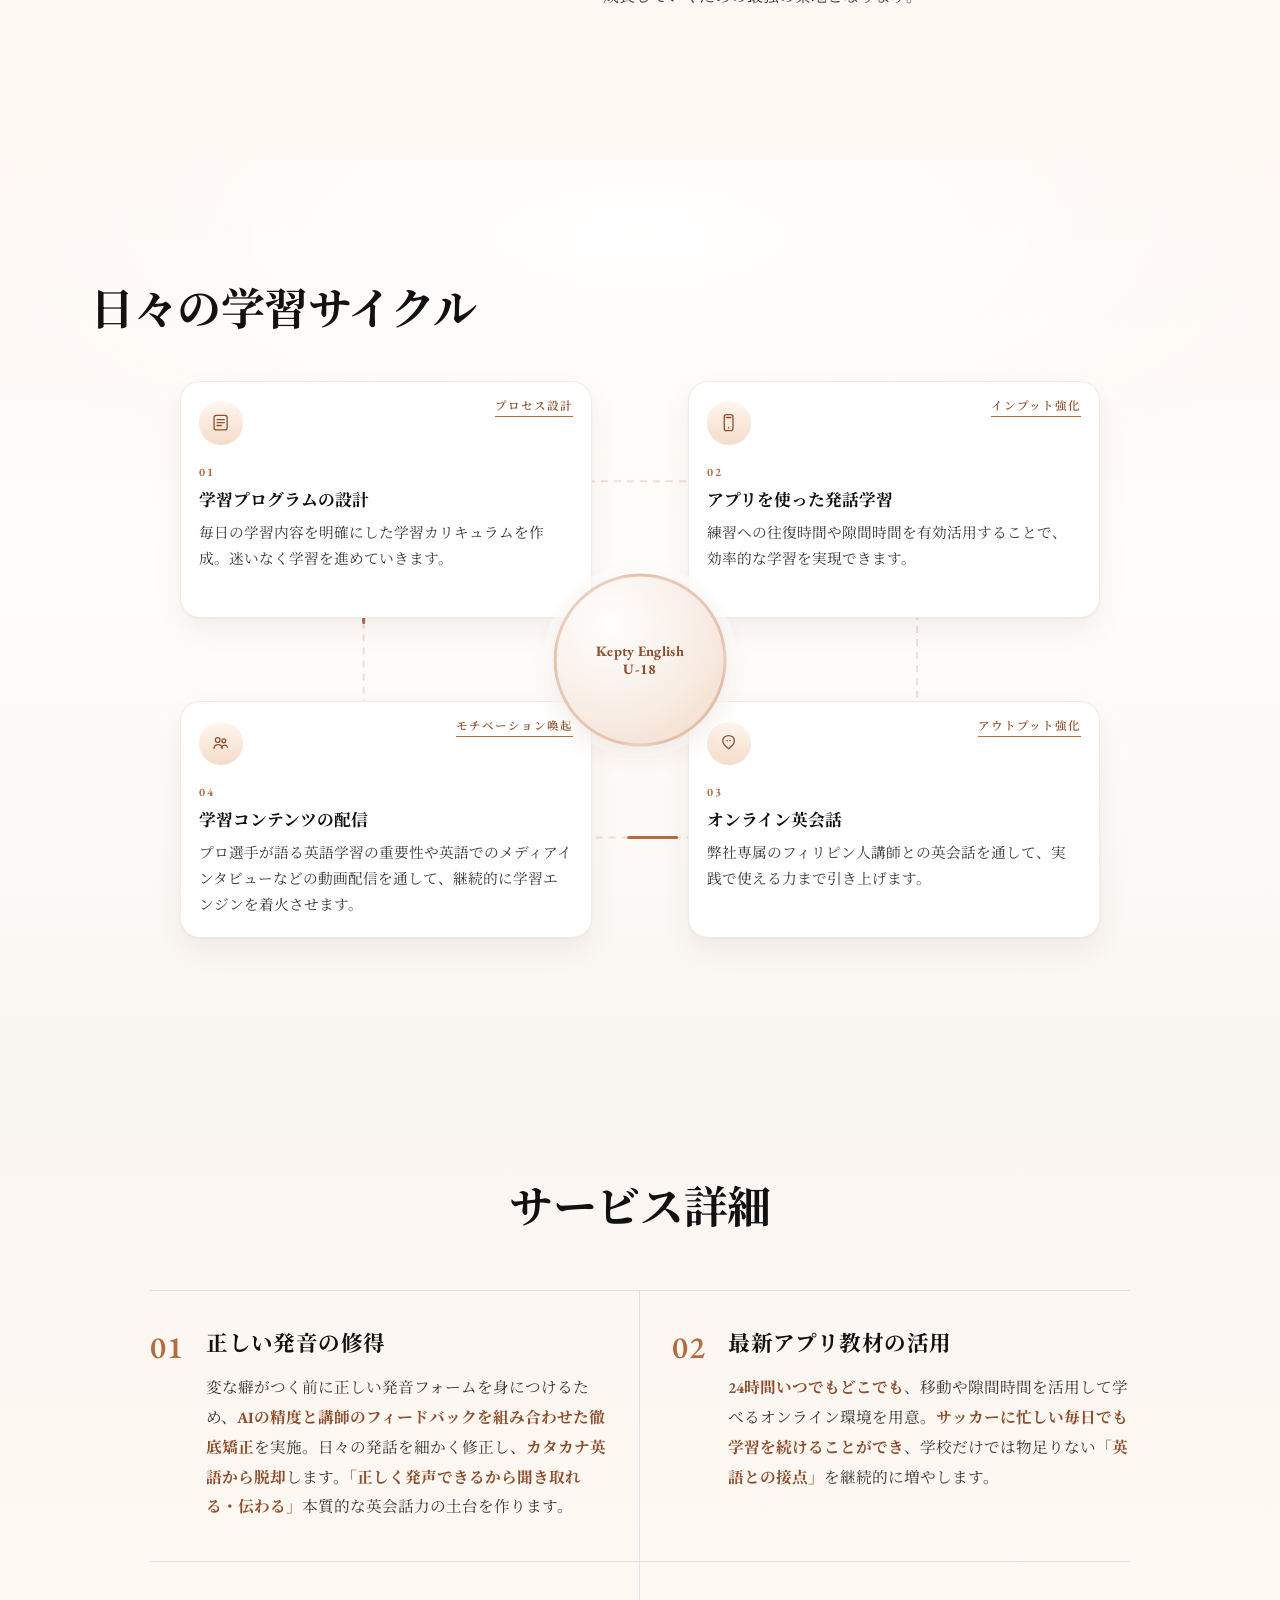
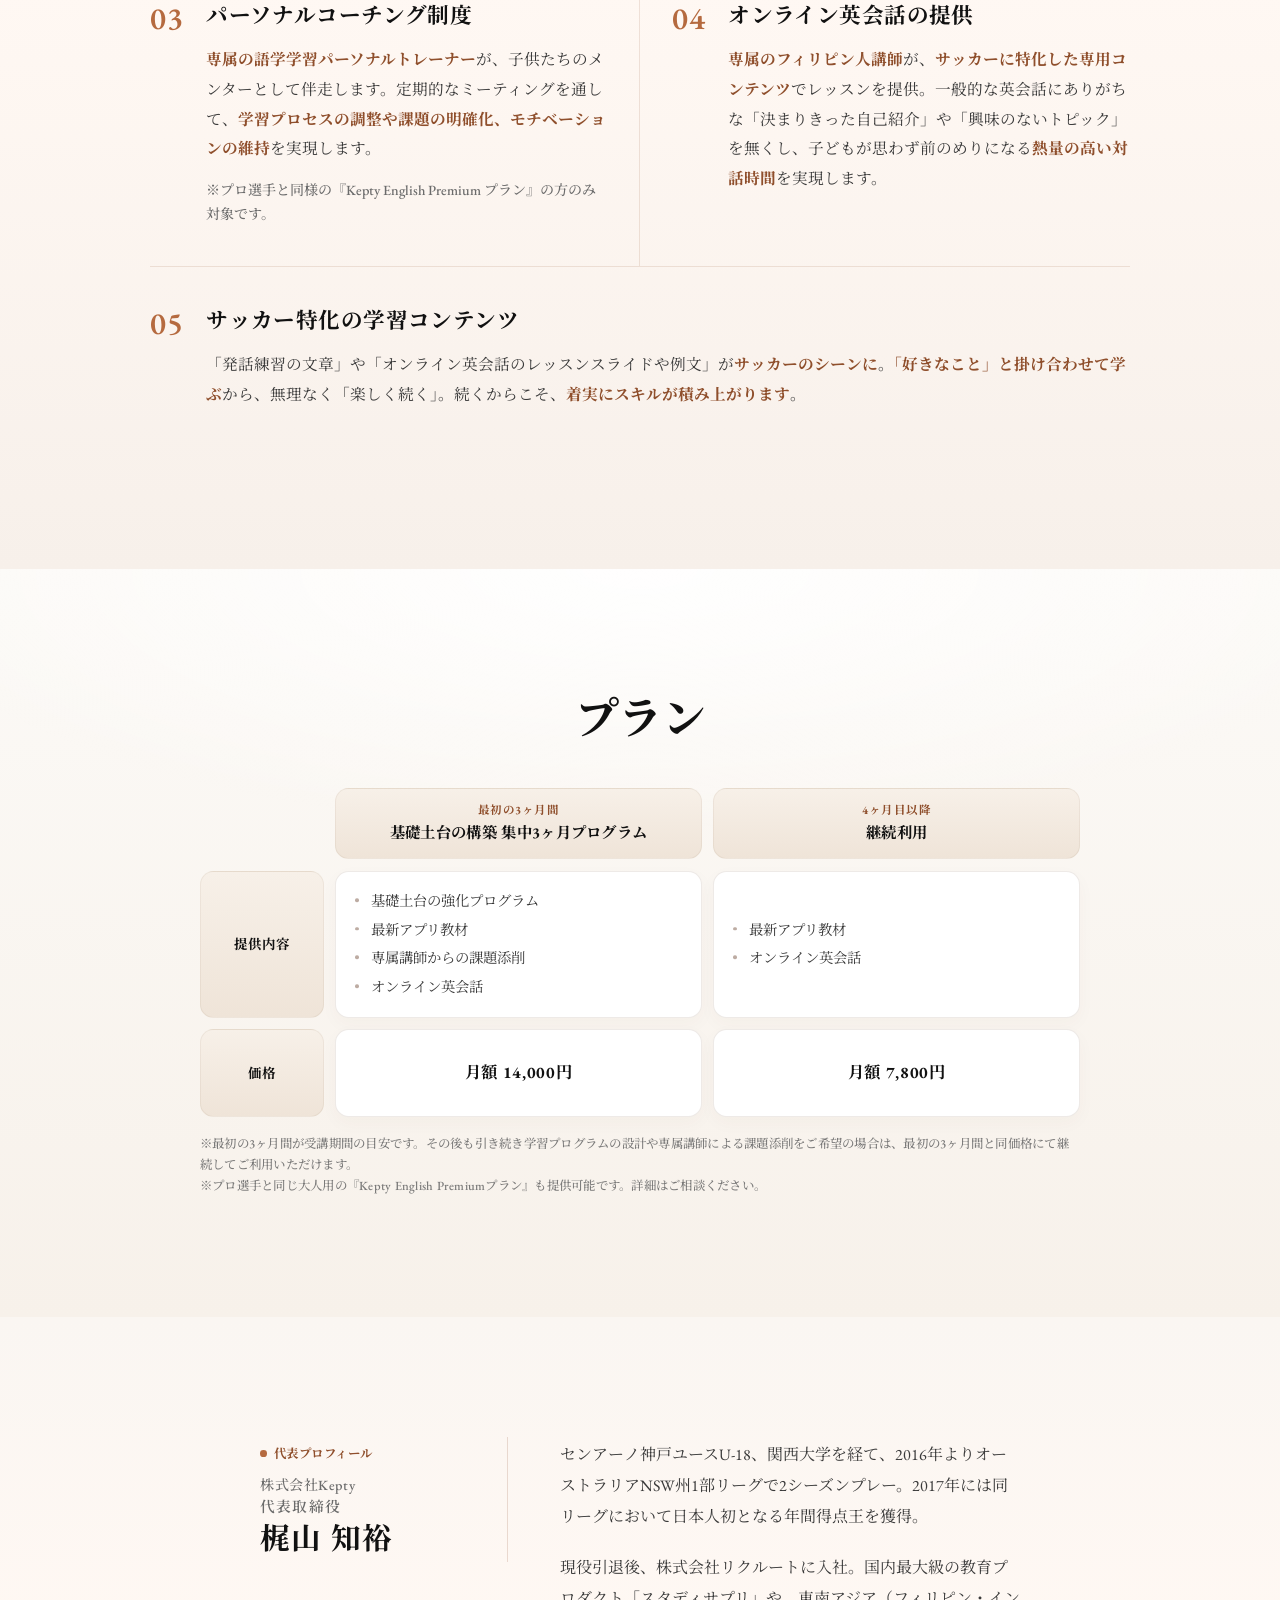
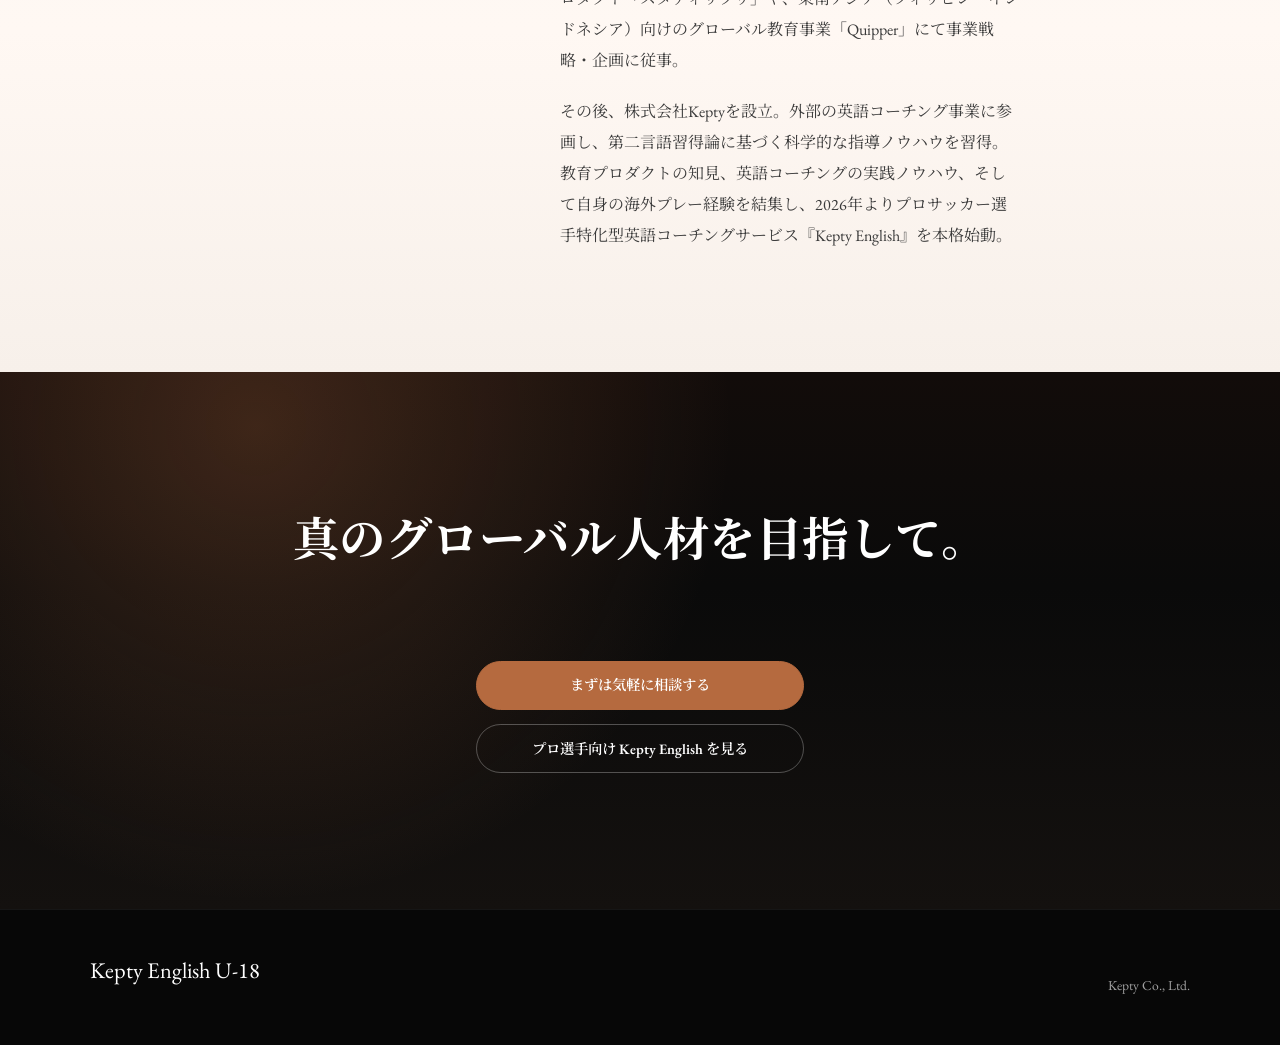
==== commit b37fa6ae: "あ" ====
--- a/index.html
+++ b/index.html
@@ -311,8 +311,8 @@
                 </svg>
               </span>
               <span class="cycle-step">02</span>
-              <h3>アプリを使った学習</h3>
-              <p>移動時間や隙間時間を有効活用することで、効率的な学習を実現できます。</p>
+              <h3>アプリを使った発話学習</h3>
+              <p>練習への往復時間や隙間時間を有効活用することで、効率的な学習を実現できます。</p>
             </article>
             <article class="cycle-card cycle-card-br">
               <span class="cycle-corner">アウトプット強化</span>
@@ -338,8 +338,8 @@
                 </svg>
               </span>
               <span class="cycle-step">04</span>
-              <h3>専属メンターとのミーティング</h3>
-              <p>隔週、または月に一度の専属メンターとのミーティングを通して、継続的に学習エンジンを着火させます。</p>
+              <h3>学習コンテンツの配信</h3>
+              <p>プロ選手が語る英語学習の重要性や英語でのメディアインタビューなどの動画配信を通して、継続的に学習エンジンを着火させます。</p>
             </article>
             </div>
           </div>
@@ -852,11 +852,11 @@
             <div class="plans-matrix" role="table" aria-label="料金プラン">
               <div class="plans-corner" role="presentation"></div>
               <div class="plans-head plans-head-primary" role="columnheader">
-                <span class="plans-phase">Phase 1</span>
+                <span class="plans-phase">最初の3ヶ月間</span>
                 <span class="plans-phase-name">基礎土台の構築 集中3ヶ月プログラム</span>
               </div>
               <div class="plans-head plans-head-continue" role="columnheader">
-                <span class="plans-phase">Phase 2</span>
+                <span class="plans-phase">4ヶ月目以降</span>
                 <span class="plans-phase-name">継続利用</span>
               </div>
               <div class="plans-label plans-label-body" role="rowheader">提供内容</div>
@@ -864,7 +864,7 @@
 
               <article class="plans-card plans-card-primary">
                 <h3 class="plans-card-title">
-                  <span class="plans-phase">Phase 1</span>
+                  <span class="plans-phase">最初の3ヶ月間</span>
                   <span class="plans-phase-name">基礎土台の構築 集中3ヶ月プログラム</span>
                 </h3>
                 <div class="plans-cell plans-cell-body" data-label="提供内容" role="cell">
@@ -884,7 +884,7 @@
 
               <article class="plans-card plans-card-continue">
                 <h3 class="plans-card-title">
-                  <span class="plans-phase">Phase 2</span>
+                  <span class="plans-phase">4ヶ月目以降</span>
                   <span class="plans-phase-name">継続利用</span>
                 </h3>
                 <div class="plans-cell plans-cell-body plans-cell-center" data-label="提供内容" role="cell">
@@ -903,7 +903,7 @@
           </div>
 
           <p class="plans-footnote reveal" data-reveal>
-            ※Phase 1の受講期間の目安は3ヶ月です。その後も引き続き学習プログラムの設計や専属講師による課題添削をご希望の場合は、Phase 1と同価格にて継続してご利用いただけます。<br>
+            ※最初の3ヶ月間が受講期間の目安です。その後も引き続き学習プログラムの設計や専属講師による課題添削をご希望の場合は、最初の3ヶ月間と同価格にて継続してご利用いただけます。<br>
             ※プロ選手と同じ大人用の『Kepty English Premiumプラン』も提供可能です。詳細はご相談ください。
           </p>
         </div>
--- a/styles.css
+++ b/styles.css
@@ -1741,7 +1741,7 @@
   display: block;
   font-size: 0.72rem;
   font-weight: 700;
-  letter-spacing: 0.14em;
+  letter-spacing: 0.04em;
   line-height: 1.2;
   color: var(--accent-deep);
 }
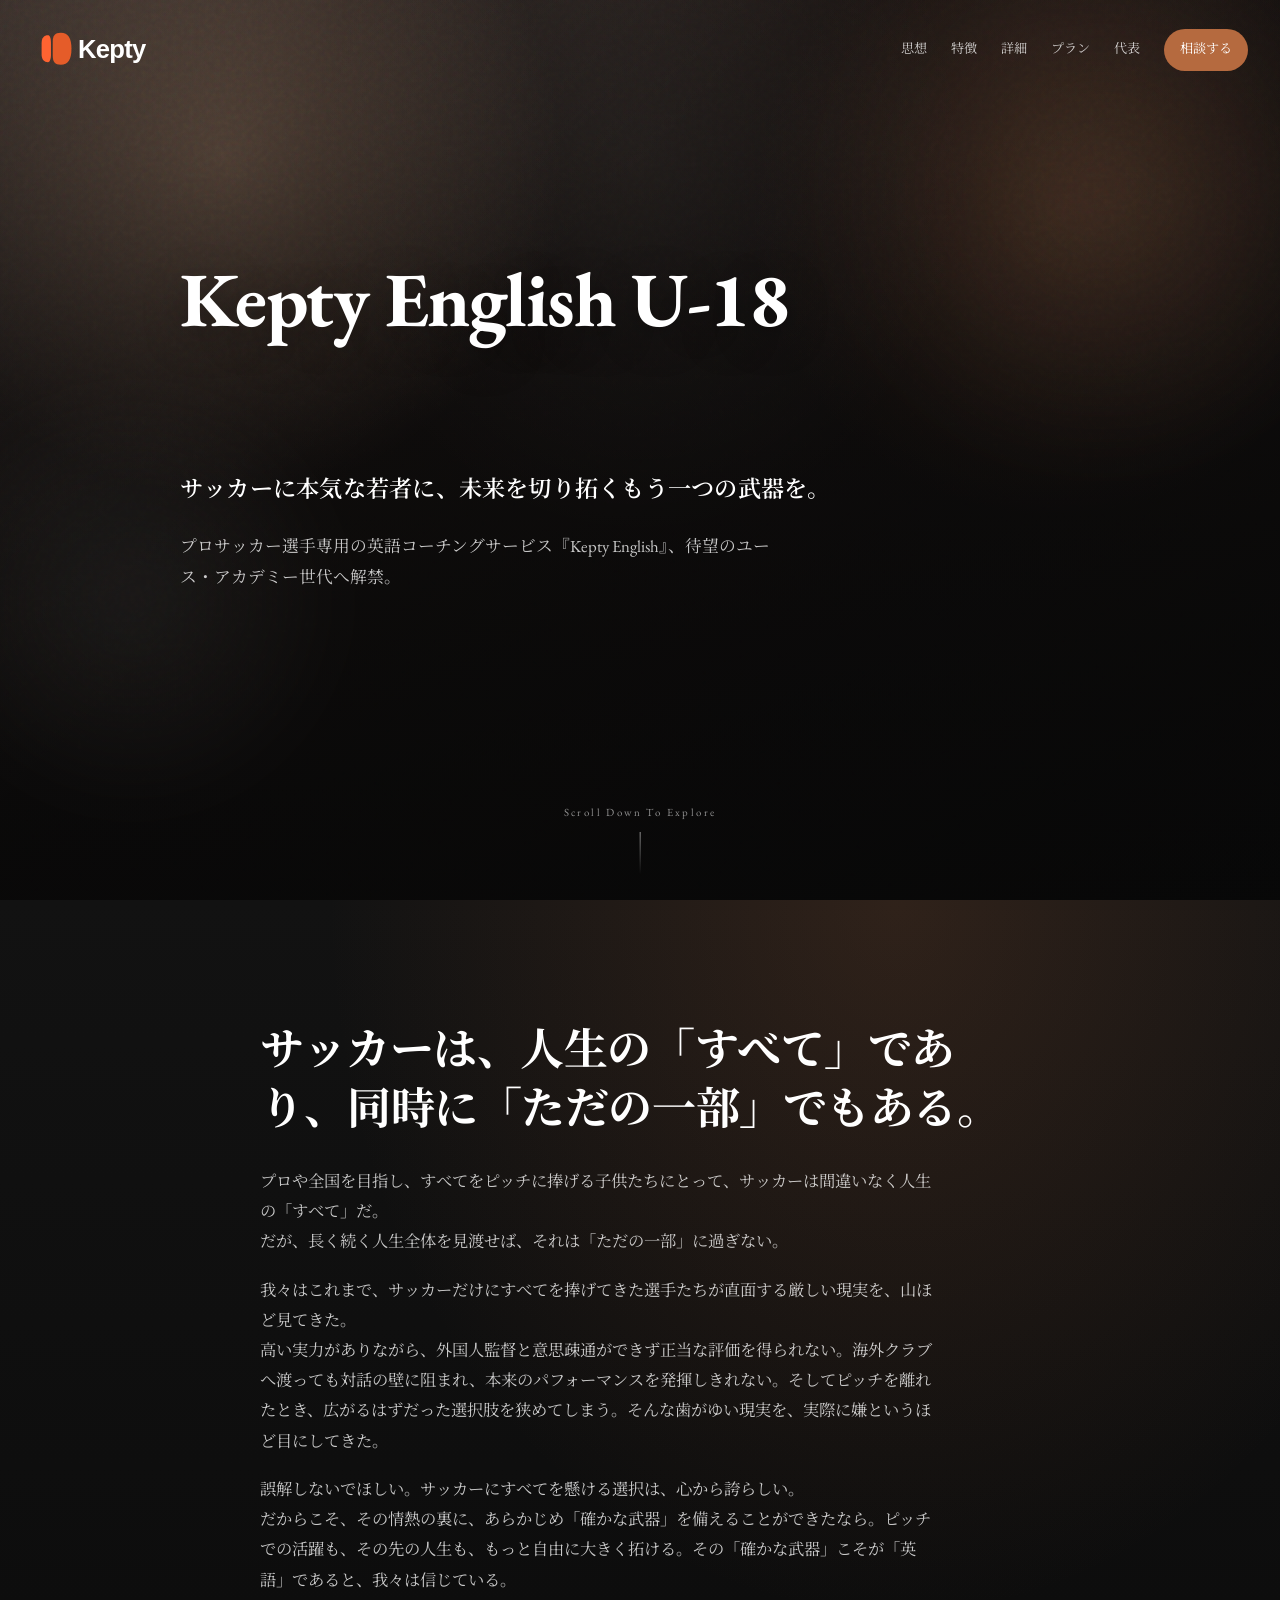
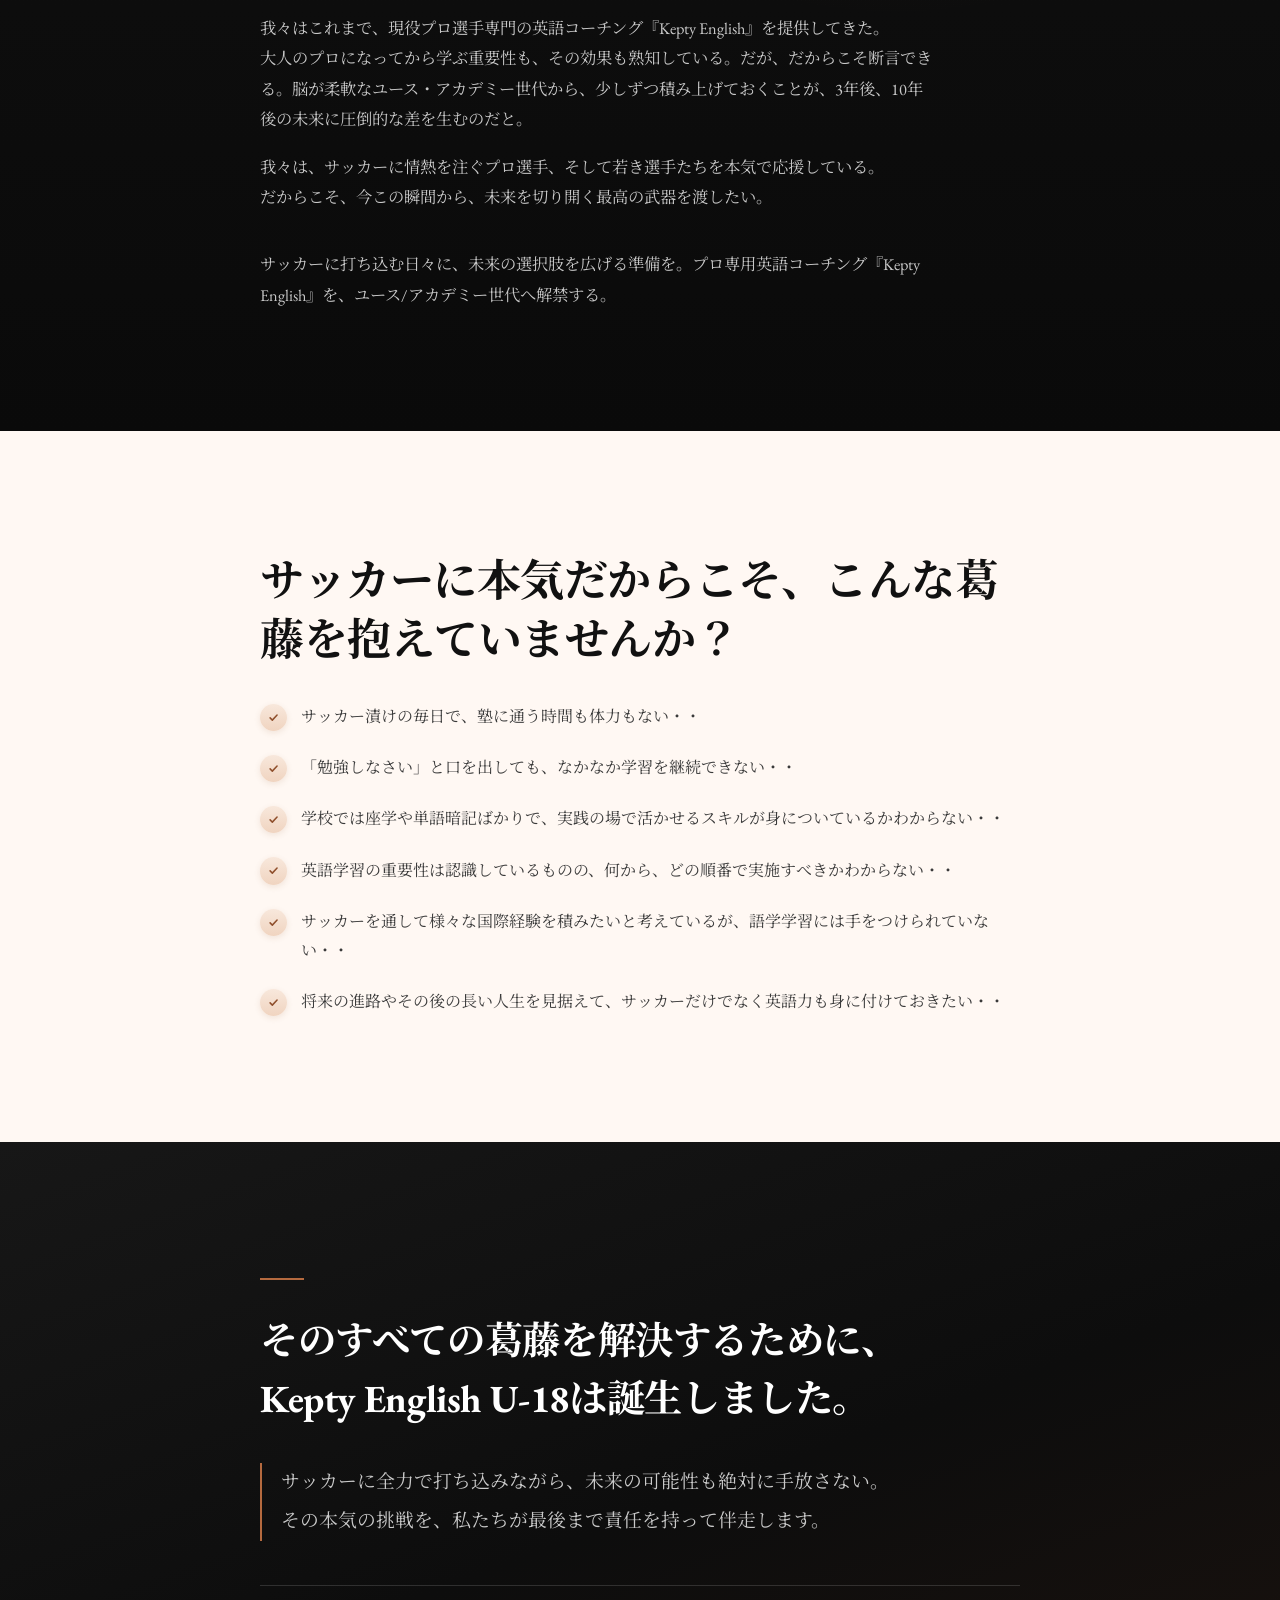
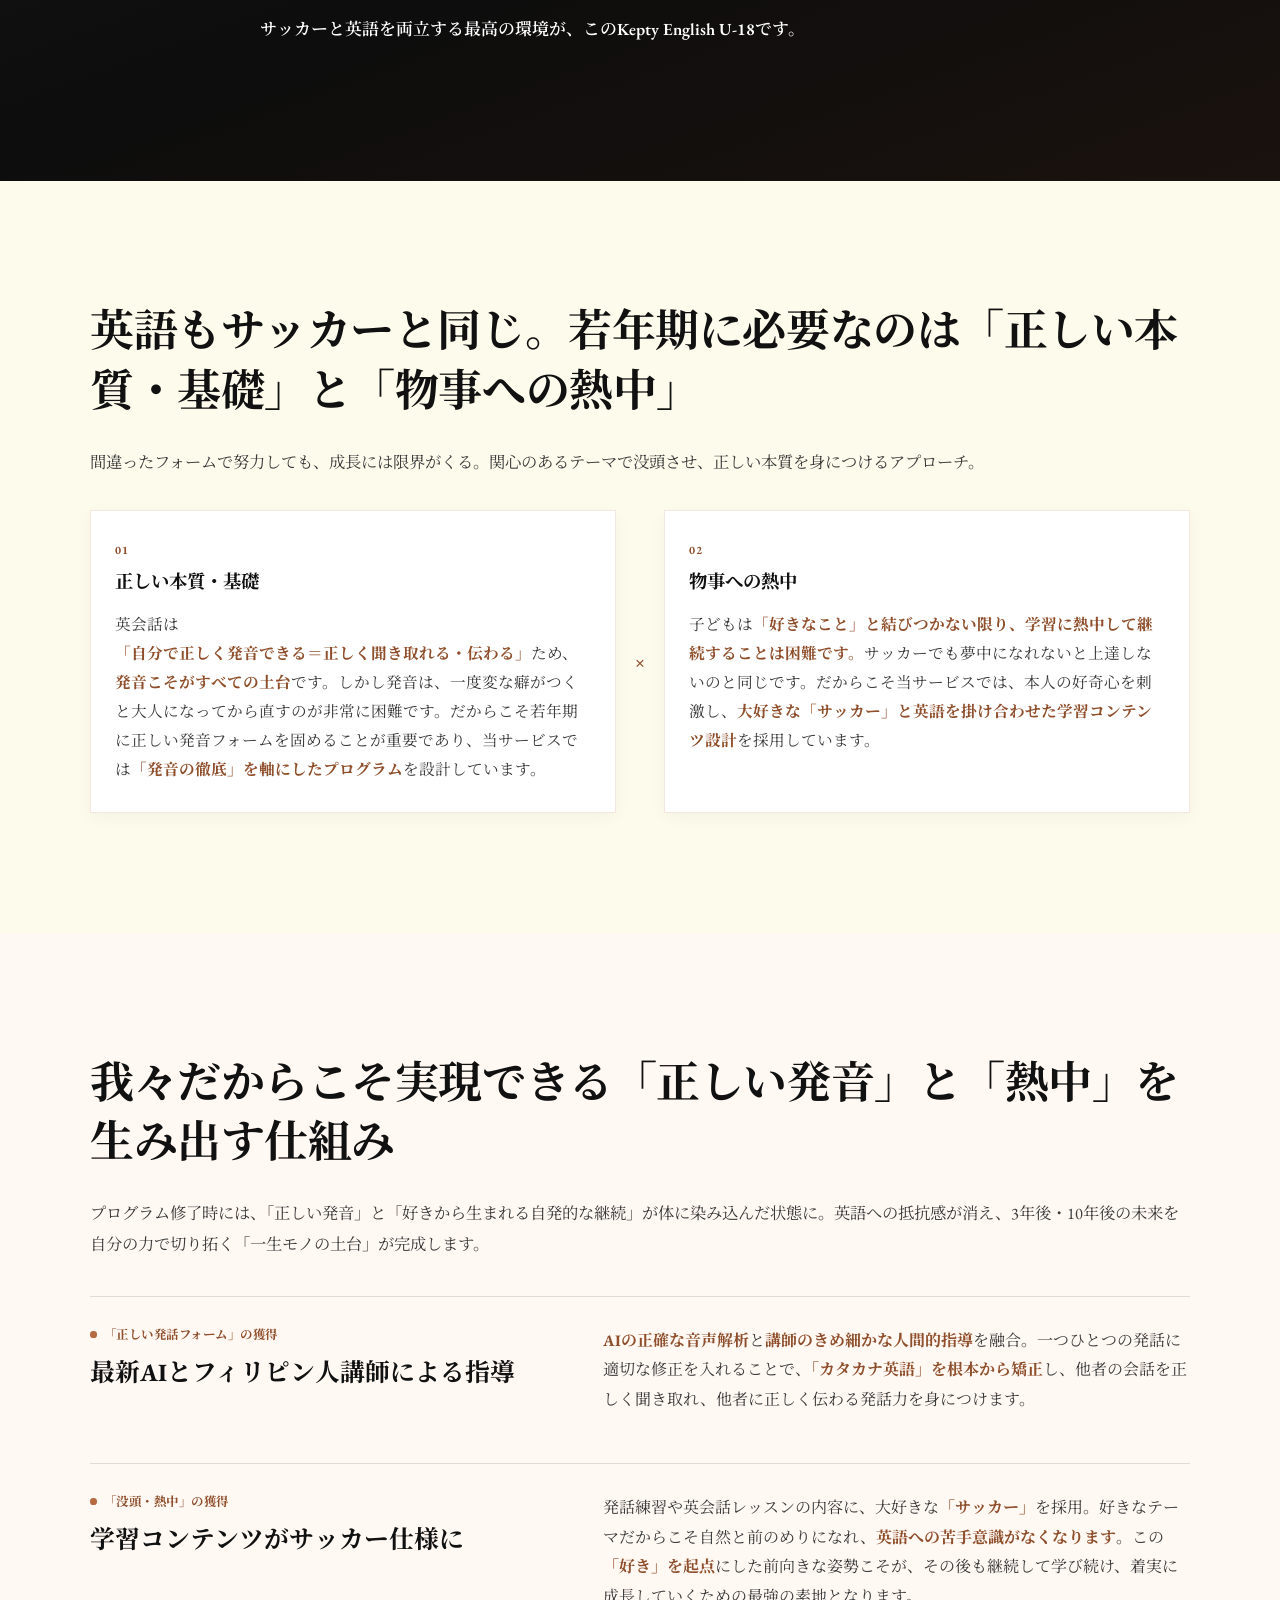
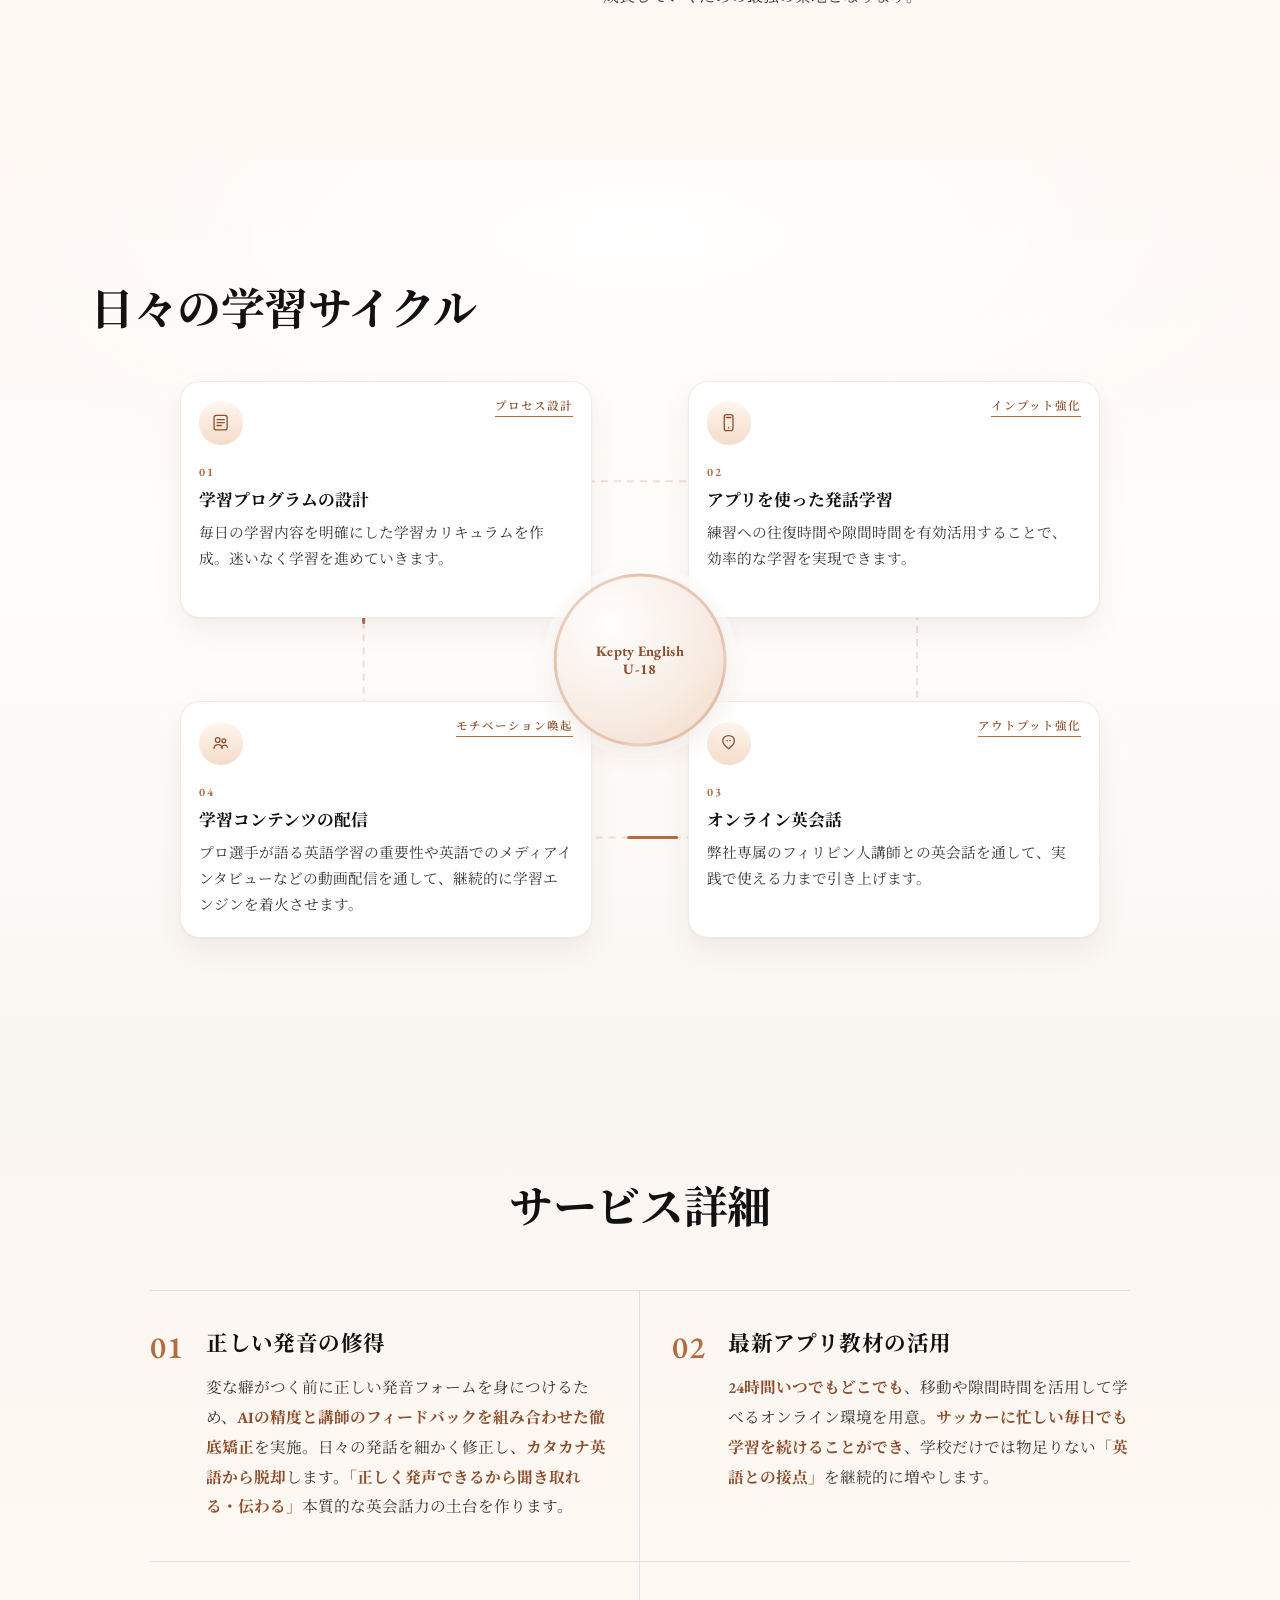
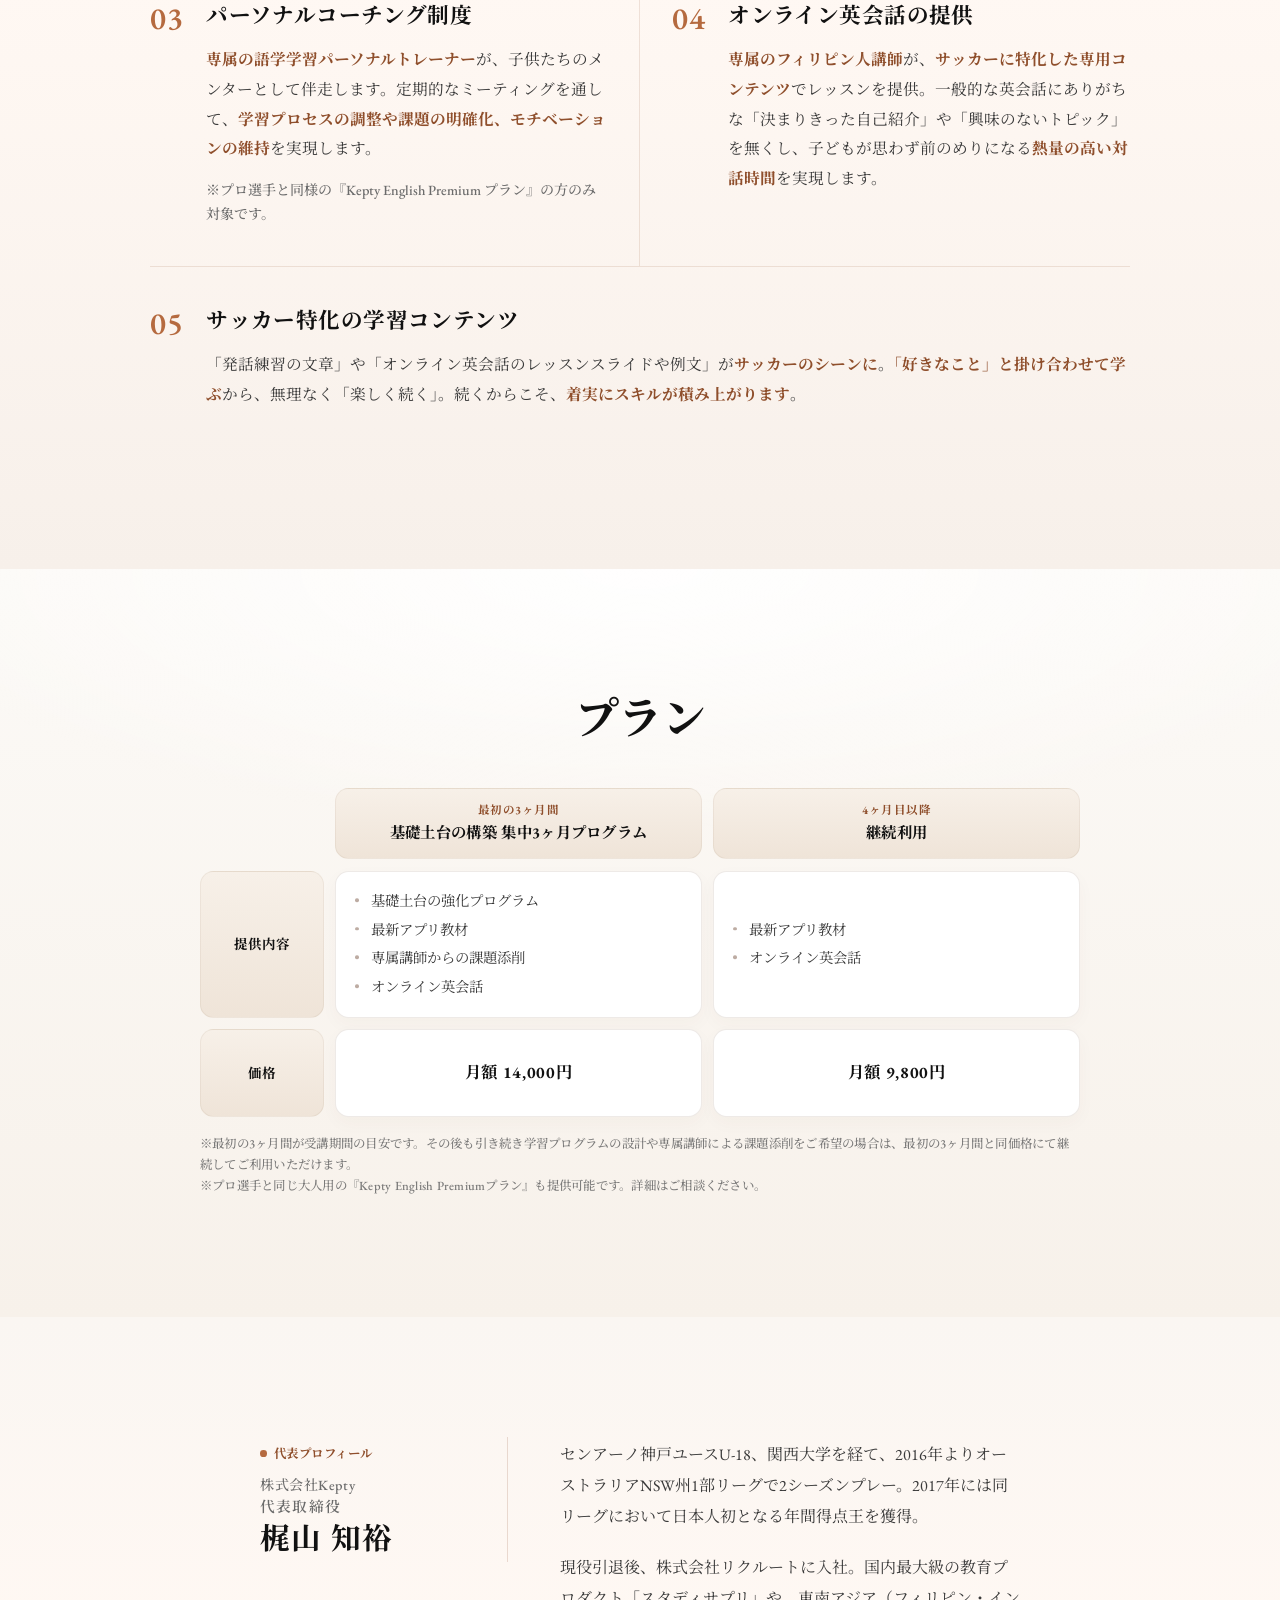
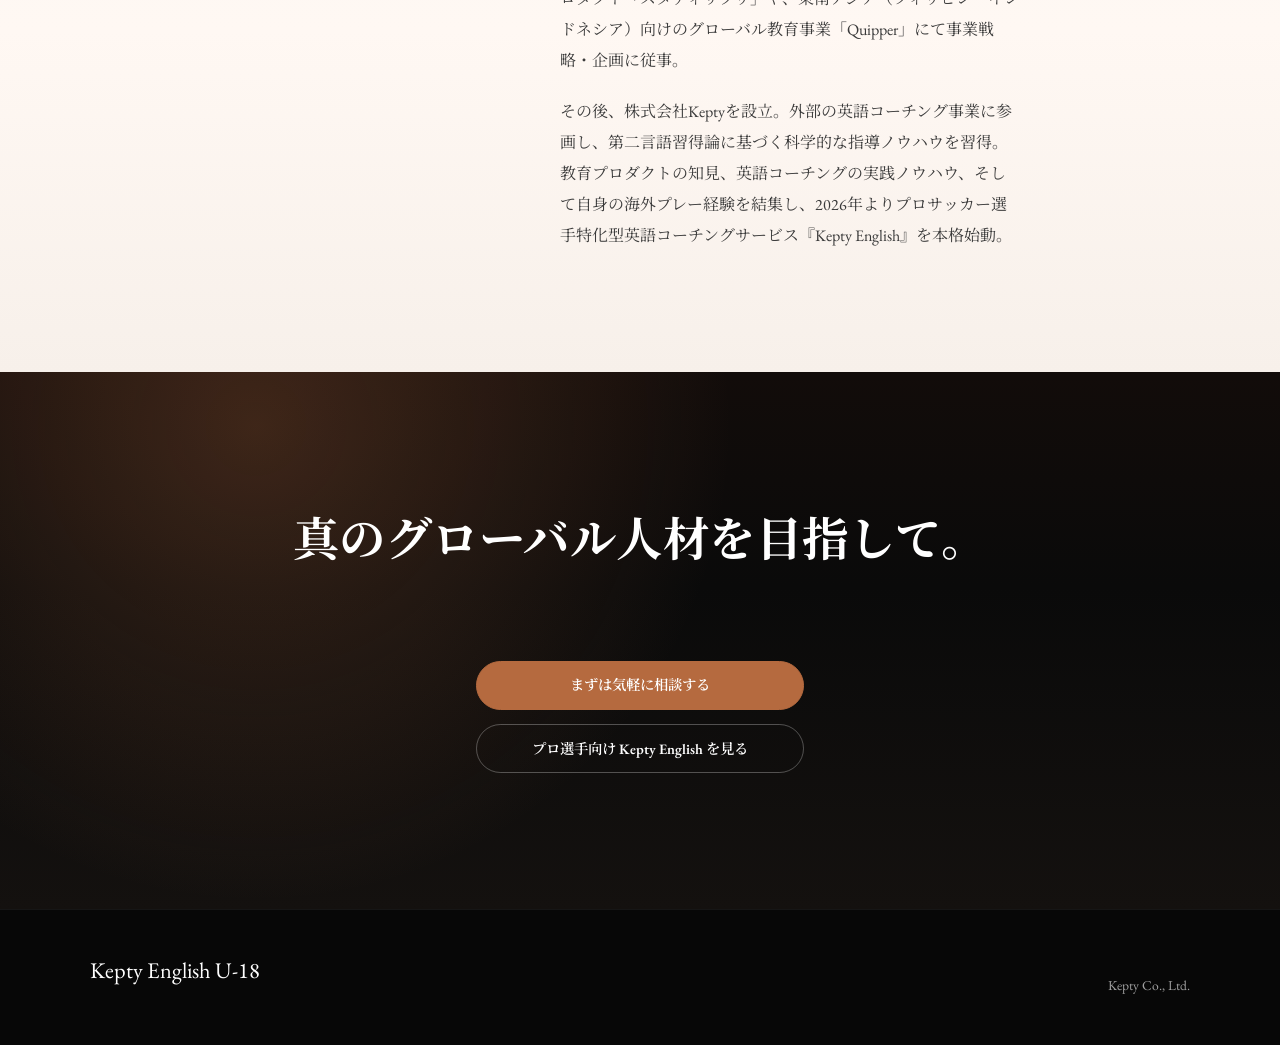
==== commit 6c7f7bd9: "Update index.html" ====
--- a/index.html
+++ b/index.html
@@ -577,7 +577,7 @@
                     <th class="sub" colspan="2">費用<br /><span class="cat-note">（6ヶ月換算）</span></th>
                     <td class="cell-price" data-label="集団塾">約15万〜25万円</td>
                     <td class="cell-price" data-label="個別塾">約23万〜36万円</td>
-                    <td class="cell-price" data-label="Kepty English">65,400円</td>
+                    <td class="cell-price" data-label="Kepty English">71,400円</td>
                   </tr>
                 </tbody>
               </table>
@@ -702,7 +702,7 @@
                     <th class="sub" colspan="2">費用<br /><span class="cat-note">（6ヶ月換算）</span></th>
                     <td class="cell-price" data-label="集団塾">約20万〜35万円</td>
                     <td class="cell-price" data-label="個別塾">約30万〜50万円</td>
-                    <td class="cell-price" data-label="Kepty English">65,400円</td>
+                    <td class="cell-price" data-label="Kepty English">71,400円</td>
                   </tr>
                 </tbody>
               </table>
@@ -827,7 +827,7 @@
                     <th class="sub" colspan="2">費用<br /><span class="cat-note">（6ヶ月換算）</span></th>
                     <td class="cell-price" data-label="グループ">約14万〜22万円</td>
                     <td class="cell-price" data-label="マンツーマン">約33万〜55万円</td>
-                    <td class="cell-price" data-label="Kepty English">65,400円</td>
+                    <td class="cell-price" data-label="Kepty English">71,400円</td>
                   </tr>
                 </tbody>
               </table>
@@ -895,7 +895,7 @@
                 </div>
                 <div class="plans-cell plans-price" data-label="価格" role="cell">
                   <div class="plans-price-stack">
-                    <span class="plans-price-main">月額 7,800円</span>
+                    <span class="plans-price-main">月額 9,800円</span>
                   </div>
                 </div>
               </article>
